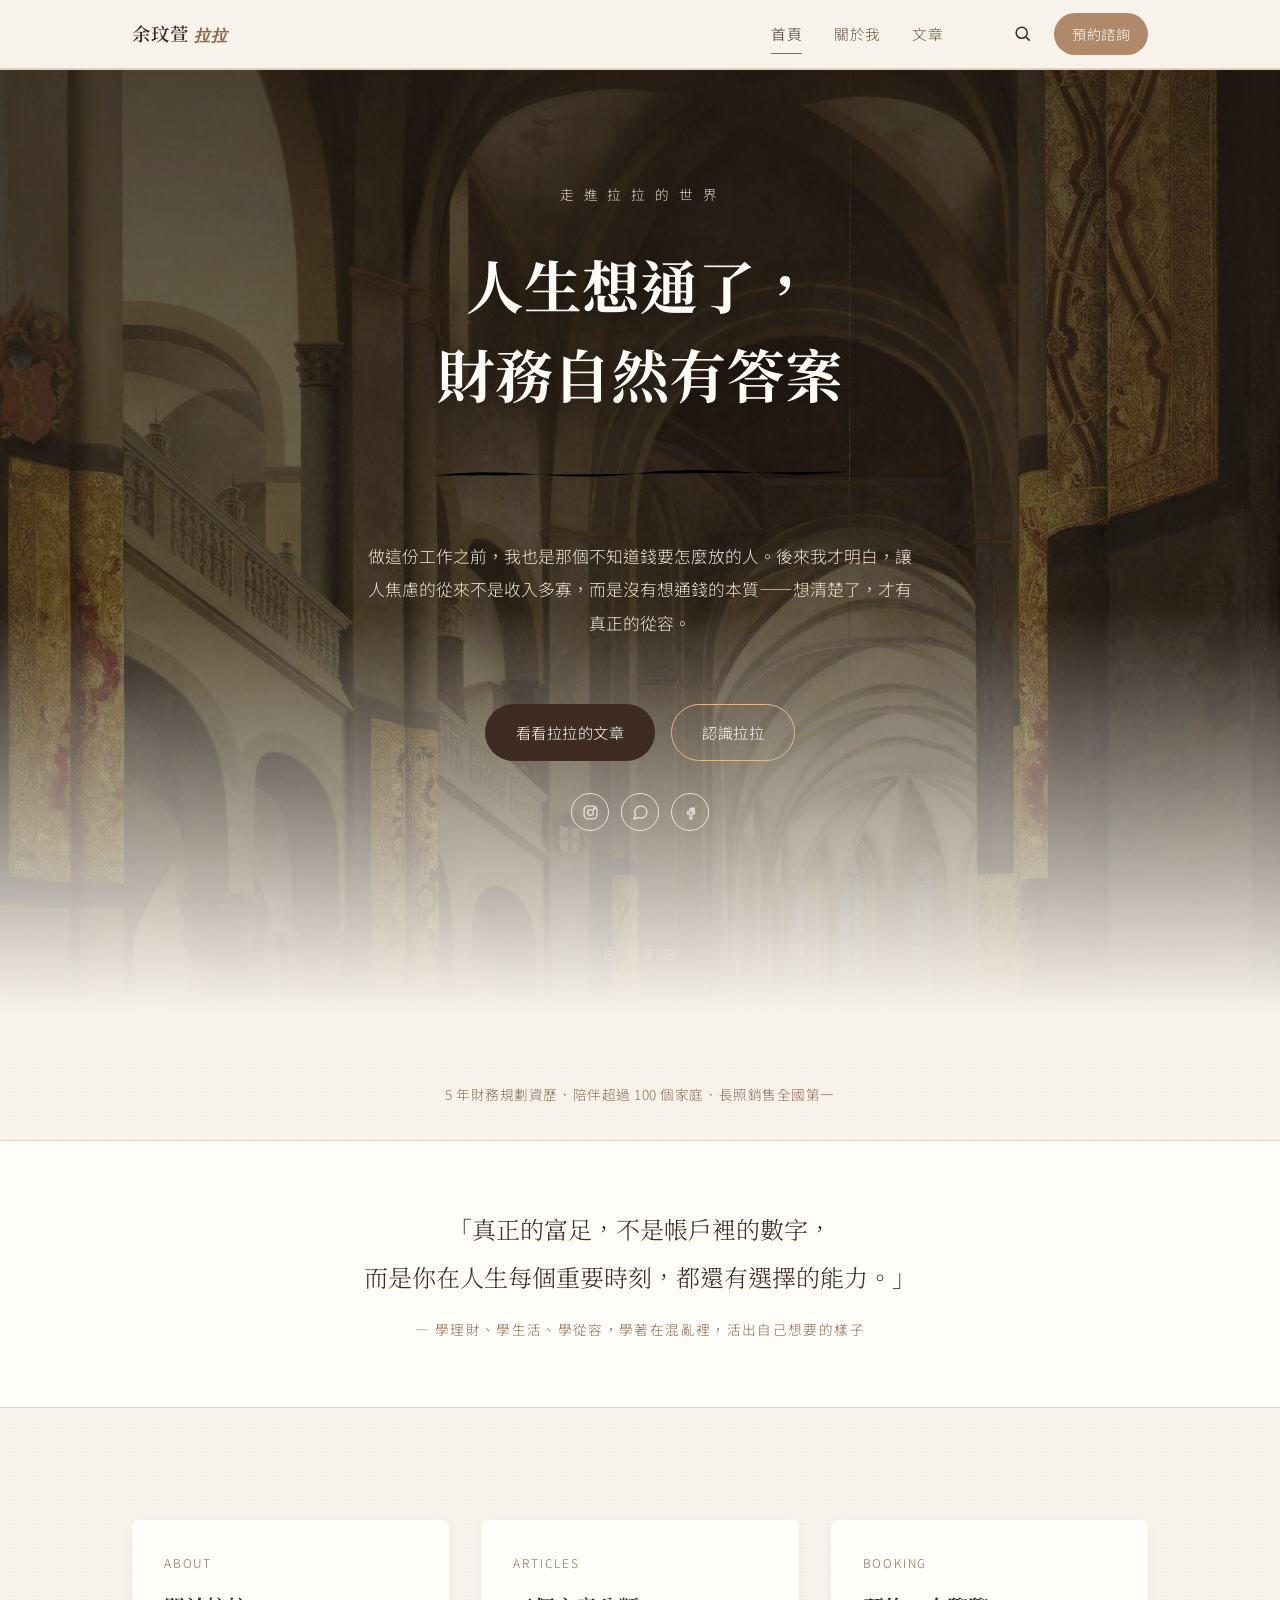
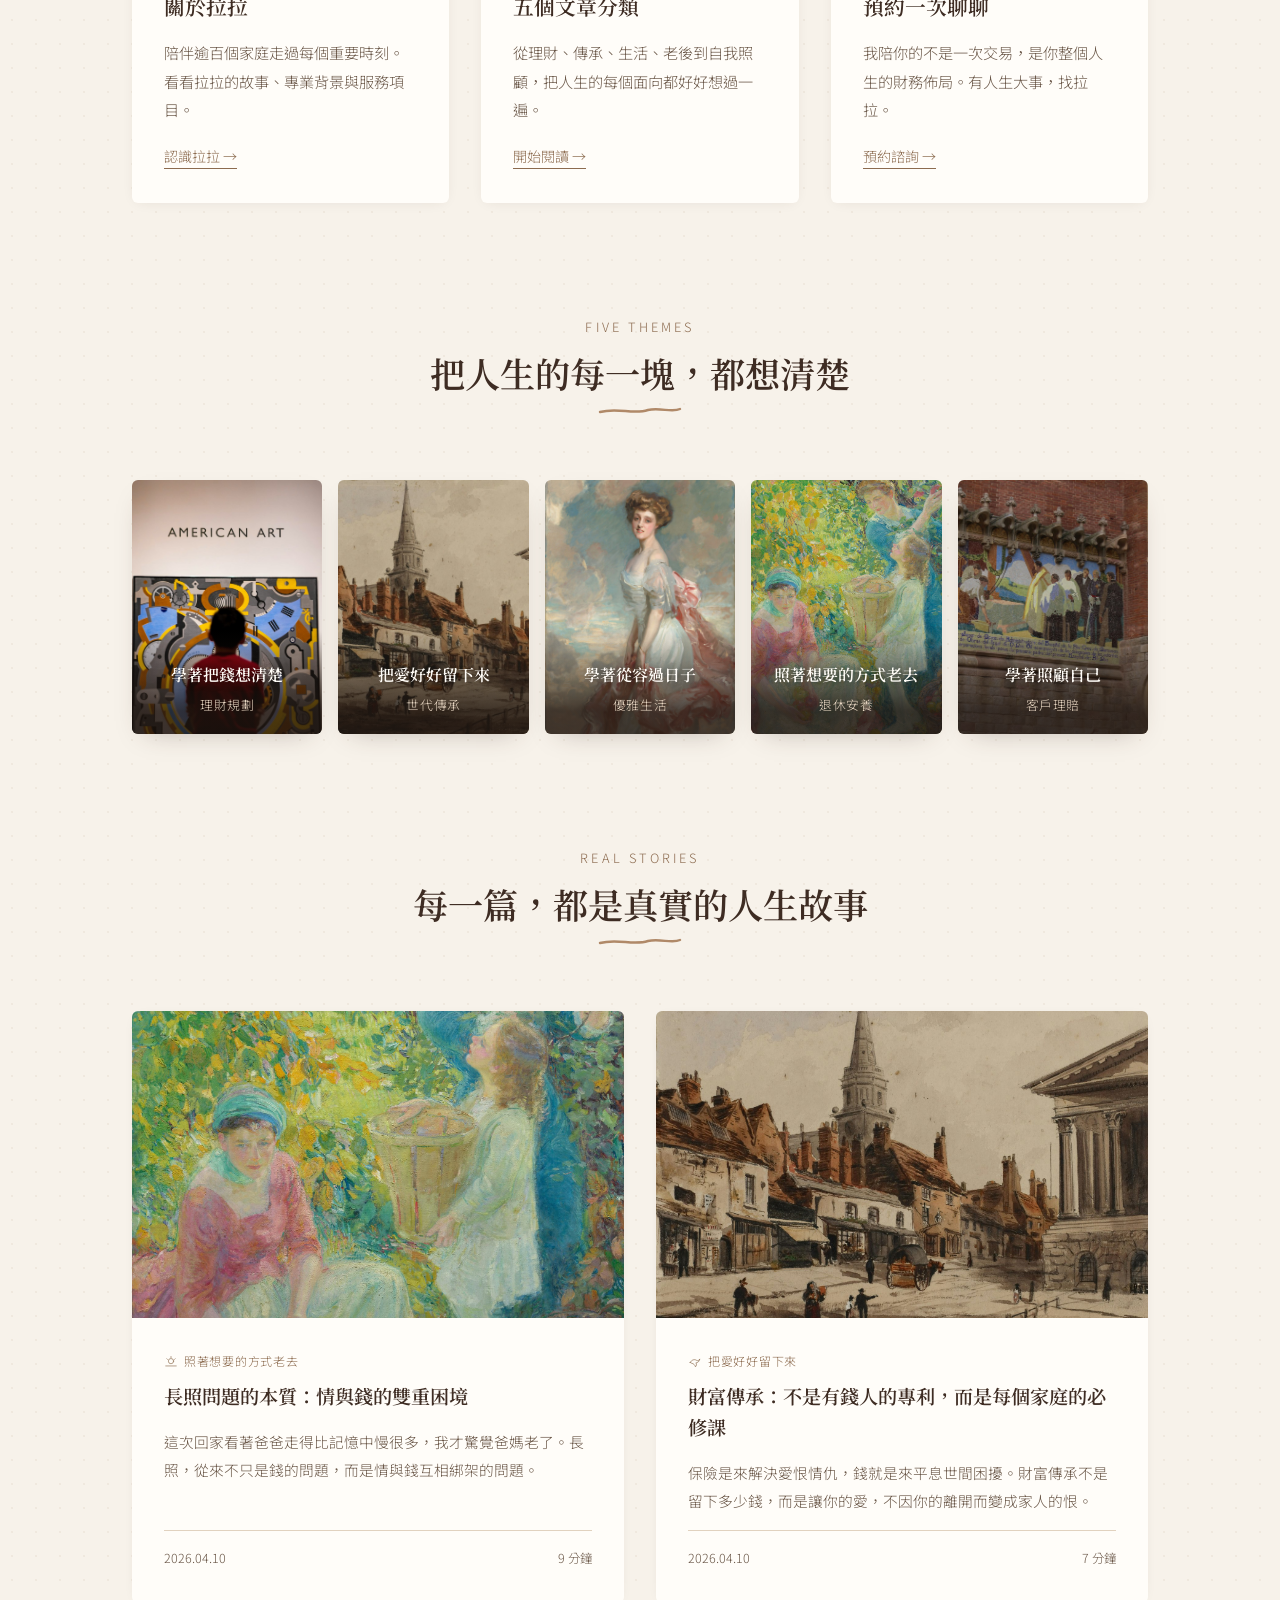
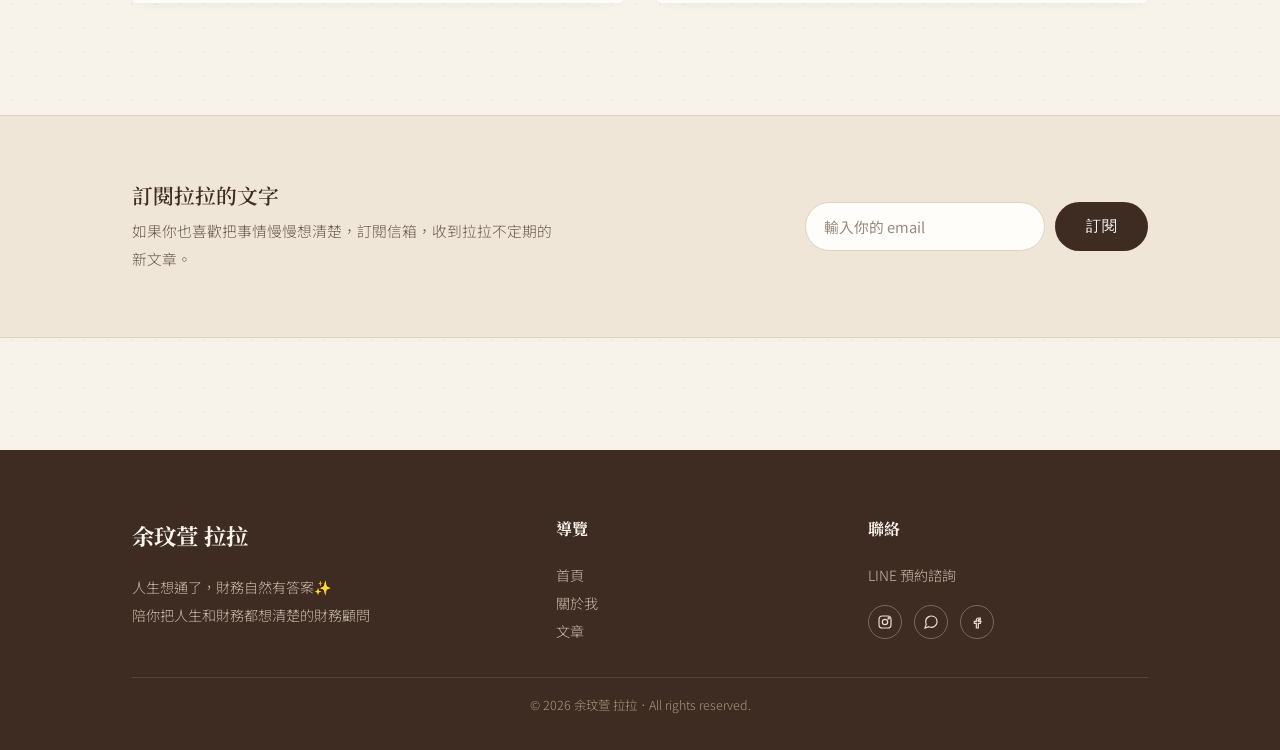
==== index.html @ cfef4717 "Add files via upload" ====
<!DOCTYPE html>
<html lang="zh-Hant">
<head>
<meta charset="UTF-8">
<meta name="viewport" content="width=device-width, initial-scale=1.0">
<title>余玟萱 拉拉｜人生想通了，財務自然有答案</title>
<meta name="description" content="陪你把人生和財務都想清楚的財務顧問。學著把錢想清楚、把愛好好留下來、從容過日子、照著想要的方式老去、學著照顧自己。">
<link rel="stylesheet" href="css/style.css">
</head>
<body>

<!-- ========== 導覽列 ========== -->
<header class="site-header">
  <div class="wrap">
    <a href="index.html" class="brand-mark">余玟萱<span>拉拉</span></a>
    <nav class="nav-desktop">
      <div class="nav-links">
        <a href="index.html" class="active">首頁</a>
        <a href="about.html">關於我</a>
        <a href="articles.html">文章</a>
      </div>
      <div class="nav-tools">
        <button class="search-toggle-btn" id="searchToggle" aria-label="搜尋">
          <svg width="19" height="19" viewBox="0 0 24 24" fill="none" stroke="currentColor" stroke-width="2"><circle cx="11" cy="11" r="7"/><line x1="21" y1="21" x2="16.65" y2="16.65"/></svg>
        </button>
        <a class="btn-line" href="https://line.me/ti/p/OS92ei6lpr" target="_blank" rel="noopener">預約諮詢</a>
      </div>
    </nav>
    <button class="menu-toggle-btn" id="menuToggle" aria-label="選單">
      <svg width="24" height="24" viewBox="0 0 24 24" fill="none" stroke="currentColor" stroke-width="2"><line x1="3" y1="6" x2="21" y2="6"/><line x1="3" y1="12" x2="21" y2="12"/><line x1="3" y1="18" x2="21" y2="18"/></svg>
    </button>
  </div>
</header>

<div class="search-bar" id="searchBar">
  <div class="wrap">
    <input type="text" id="headerSearchInput" placeholder="搜尋文章關鍵字，按 Enter 搜尋…">
  </div>
</div>

<nav class="nav-mobile-panel" id="mobileNav">
  <a href="index.html">首頁</a>
  <a href="about.html">關於我</a>
  <a href="articles.html">文章</a>
  <a href="https://line.me/ti/p/OS92ei6lpr" target="_blank" rel="noopener">預約諮詢</a>
</nav>

<!-- ========== Hero：品牌句作為視覺主體 ========== -->
<section class="hero">
  <div class="wrap">
    <p class="hero-eyebrow">走 進 拉 拉 的 世 界</p>
    <h1 class="hero-statement">
      人生想通了，<br class="mobile-break">
      <span class="underline-word">財務自然有答案</span>
      <svg viewBox="0 0 300 20" preserveAspectRatio="none" aria-hidden="true">
        <path d="M2,12 C60,4 90,18 150,10 C210,3 250,16 298,9"/>
      </svg>
    </h1>
    <p class="hero-sub">
      做這份工作之前，我也是那個不知道錢要怎麼放的人。後來我才明白，讓人焦慮的從來不是收入多寡，而是沒有想通錢的本質——想清楚了，才有真正的從容。
    </p>
    <div class="hero-cta">
      <a class="btn btn-primary" href="articles.html">看看拉拉的文章</a>
      <a class="btn btn-outline" href="about.html">認識拉拉</a>
    </div>
    <div class="social-icons">
      <a href="https://www.instagram.com/yuwen06/" target="_blank" rel="noopener" aria-label="Instagram">
        <svg viewBox="0 0 24 24" fill="none" stroke="currentColor" stroke-width="1.8"><rect x="3" y="3" width="18" height="18" rx="5"/><circle cx="12" cy="12" r="4"/><circle cx="17.5" cy="6.5" r="1"/></svg>
      </a>
      <a href="https://line.me/ti/p/OS92ei6lpr" target="_blank" rel="noopener" aria-label="LINE">
        <svg viewBox="0 0 24 24" fill="none" stroke="currentColor" stroke-width="1.8"><path d="M21 11.5a8.38 8.38 0 0 1-.9 3.8 8.5 8.5 0 0 1-7.6 4.7 8.38 8.38 0 0 1-3.8-.9L3 21l1.9-5.7a8.38 8.38 0 0 1-.9-3.8 8.5 8.5 0 0 1 4.7-7.6 8.38 8.38 0 0 1 3.8-.9h.5a8.48 8.48 0 0 1 8 8v.5z"/></svg>
      </a>
      <a href="#" target="_blank" rel="noopener" aria-label="Facebook">
        <svg viewBox="0 0 24 24" fill="none" stroke="currentColor" stroke-width="1.8"><path d="M14 9h3V6h-3c-1.7 0-3 1.3-3 3v2H8v3h3v7h3v-7h3l1-3h-4V9c0-.6.4-1 1-1z"/></svg>
      </a>
    </div>
    <div class="scroll-hint">
      <span>往 下 走 走</span>
      <svg width="14" height="14" viewBox="0 0 24 24" fill="none" stroke="currentColor" stroke-width="2"><polyline points="6 9 12 15 18 9"/></svg>
    </div>
  </div>
</section>

<!-- ========== 安靜的一行資歷 ========== -->
<section class="quiet-stats">
  <div class="wrap">
    <p>5 年財務規劃資歷．陪伴超過 100 個家庭．長照銷售全國第一</p>
  </div>
</section>

<!-- ========== 引言 ========== -->
<section class="quote-block">
  <div class="wrap">
    <blockquote>
      「真正的富足，不是帳戶裡的數字，<br class="mobile-break">
      而是你在人生每個重要時刻，都還有選擇的能力。」
    </blockquote>
    <cite>— 學理財、學生活、學從容，學著在混亂裡，活出自己想要的樣子</cite>
  </div>
</section>

<!-- ========== 三個引導入口 ========== -->
<section class="intro-grid-section">
  <div class="wrap">
    <div class="intro-grid">
      <div class="intro-card">
        <span class="tag">ABOUT</span>
        <h3>關於拉拉</h3>
        <p>陪伴逾百個家庭走過每個重要時刻。看看拉拉的故事、專業背景與服務項目。</p>
        <a class="card-link" href="about.html">認識拉拉 →</a>
      </div>
      <div class="intro-card">
        <span class="tag">ARTICLES</span>
        <h3>五個文章分類</h3>
        <p>從理財、傳承、生活、老後到自我照顧，把人生的每個面向都好好想過一遍。</p>
        <a class="card-link" href="articles.html">開始閱讀 →</a>
      </div>
      <div class="intro-card">
        <span class="tag">BOOKING</span>
        <h3>預約一次聊聊</h3>
        <p>我陪你的不是一次交易，是你整個人生的財務佈局。有人生大事，找拉拉。</p>
        <a class="card-link" href="https://line.me/ti/p/OS92ei6lpr" target="_blank" rel="noopener">預約諮詢 →</a>
      </div>
    </div>
  </div>
</section>

<!-- ========== 五個文章分類 ========== -->
<section class="categories-section">
  <div class="wrap">
    <div class="section-title-wrap">
      <p class="section-eyebrow">FIVE THEMES</p>
      <h2 class="section-title">把人生的每一塊，都想清楚</h2>
    </div>
    <div class="category-grid" id="categoryGrid"></div>
  </div>
</section>

<!-- ========== 精選文章 ========== -->
<section class="featured-section">
  <div class="wrap">
    <div class="section-title-wrap">
      <p class="section-eyebrow">REAL STORIES</p>
      <h2 class="section-title">每一篇，都是真實的人生故事</h2>
    </div>
    <div class="article-list" id="featuredArticles" style="padding-bottom: var(--space-xl);"></div>
  </div>
</section>

<!-- ========== 頁尾 ========== -->
<!-- ========== 電子報訂閱 ========== -->
<section class="newsletter-section">
  <div class="wrap newsletter-box">
    <div>
      <h3>訂閱拉拉的文字</h3>
      <p>如果你也喜歡把事情慢慢想清楚，訂閱信箱，收到拉拉不定期的新文章。</p>
    </div>
    <form action="https://YOUR-ACCOUNT.usX.list-manage.com/subscribe/post?u=YOUR_U&amp;id=YOUR_ID" method="post" target="_blank" class="newsletter-form">
      <input type="email" name="EMAIL" placeholder="輸入你的 email" required>
      <button type="submit" class="btn btn-primary">訂閱</button>
    </form>
  </div>
</section>

<footer class="site-footer">
  <div class="wrap">
    <div class="footer-grid">
      <div>
        <h5>余玟萱 拉拉</h5>
        <p>人生想通了，財務自然有答案✨<br>陪你把人生和財務都想清楚的財務顧問</p>
      </div>
      <div>
        <h5 style="font-size:1rem;">導覽</h5>
        <p><a href="index.html">首頁</a></p>
        <p><a href="about.html">關於我</a></p>
        <p><a href="articles.html">文章</a></p>
      </div>
      <div>
        <h5 style="font-size:1rem;">聯絡</h5>
        <p><a href="https://line.me/ti/p/OS92ei6lpr" target="_blank" rel="noopener">LINE 預約諮詢</a></p>
        <div class="footer-social">
          <a href="https://www.instagram.com/yuwen06/" target="_blank" rel="noopener" aria-label="Instagram">
            <svg viewBox="0 0 24 24" fill="none" stroke="currentColor" stroke-width="1.8"><rect x="3" y="3" width="18" height="18" rx="5"/><circle cx="12" cy="12" r="4"/><circle cx="17.5" cy="6.5" r="1"/></svg>
          </a>
          <a href="https://line.me/ti/p/OS92ei6lpr" target="_blank" rel="noopener" aria-label="LINE">
            <svg viewBox="0 0 24 24" fill="none" stroke="currentColor" stroke-width="1.8"><path d="M21 11.5a8.38 8.38 0 0 1-.9 3.8 8.5 8.5 0 0 1-7.6 4.7 8.38 8.38 0 0 1-3.8-.9L3 21l1.9-5.7a8.38 8.38 0 0 1-.9-3.8 8.5 8.5 0 0 1 4.7-7.6 8.38 8.38 0 0 1 3.8-.9h.5a8.48 8.48 0 0 1 8 8v.5z"/></svg>
          </a>
          <a href="#" target="_blank" rel="noopener" aria-label="Facebook">
            <svg viewBox="0 0 24 24" fill="none" stroke="currentColor" stroke-width="1.8"><path d="M14 9h3V6h-3c-1.7 0-3 1.3-3 3v2H8v3h3v7h3v-7h3l1-3h-4V9c0-.6.4-1 1-1z"/></svg>
          </a>
        </div>
      </div>
    </div>
    <div class="footer-bottom">© 2026 余玟萱 拉拉．All rights reserved.</div>
  </div>
</footer>

<script src="js/main.js"></script>
<script>
  loadSiteData().then(() => {
    renderCategoryGrid("categoryGrid");
    renderFeaturedArticles("featuredArticles", 2);
  });
</script>
</body>
</html>
---- css/style.css ----
/* ==========================================================================
   余玟萱 拉拉｜個人品牌網站
   設計系統：米杏底色 × 奶茶棕 × 深可可，溫暖、簡潔、有生活感
   ========================================================================== */

@import url('https://fonts.googleapis.com/css2?family=Noto+Serif+TC:wght@400;500;600;700&family=Noto+Sans+TC:wght@300;400;500;600;700&family=Cormorant+Garamond:ital@1&display=swap');

:root {
  /* 色彩 token */
  --color-bg: #F7F2EA;          /* 米杏底色 */
  --color-bg-card: #FFFDF9;      /* 卡片米白 */
  --color-bg-soft: #EFE6D8;      /* 區塊分隔用米調 */
  --color-milktea: #B08968;      /* 奶茶棕｜主色 */
  --color-milktea-deep: #8C6B4F; /* 深奶茶｜hover / 強調 */
  --color-brown: #3E2C23;        /* 深可可｜標題文字 */
  --color-brown-soft: #6B5849;   /* 內文次要文字 */
  --color-line: #E1D2BF;         /* 分隔線 */
  --color-olive: #8B9574;        /* 生活感點綴，用於標籤 */
  --color-white: #FFFFFF;

  /* 字體 */
  --font-serif: 'Noto Serif TC', serif;
  --font-sans: 'Noto Sans TC', sans-serif;
  --font-accent: 'Cormorant Garamond', serif;

  /* 間距節奏 */
  --space-xs: 0.5rem;
  --space-sm: 1rem;
  --space-md: 2rem;
  --space-lg: 4rem;
  --space-xl: 7rem;

  --radius: 4px;
  --max-width: 1080px;
}

* { box-sizing: border-box; margin: 0; padding: 0; }

html { scroll-behavior: smooth; }

@media (prefers-reduced-motion: reduce) {
  html { scroll-behavior: auto; }
  * { animation-duration: 0.01ms !important; animation-iteration-count: 1 !important; transition-duration: 0.01ms !important; }
}

body {
  font-family: var(--font-sans);
  background-color: var(--color-bg);
  background-image: radial-gradient(rgba(139, 105, 74, 0.07) 1px, transparent 1px);
  background-size: 24px 24px;
  color: var(--color-brown);
  line-height: 1.9;
  font-weight: 300;
  -webkit-font-smoothing: antialiased;
}

img { max-width: 100%; display: block; }

a { color: inherit; text-decoration: none; }

:focus-visible {
  outline: 2px solid var(--color-milktea-deep);
  outline-offset: 3px;
}

.wrap {
  max-width: var(--max-width);
  margin: 0 auto;
  padding: 0 var(--space-md);
}

h1, h2, h3, h4 {
  font-family: var(--font-serif);
  font-weight: 600;
  color: var(--color-brown);
  line-height: 1.5;
}

/* ==========================================================================
   導覽列
   ========================================================================== */

.site-header {
  position: sticky;
  top: 0;
  z-index: 100;
  background: rgba(247, 242, 234, 0.92);
  backdrop-filter: blur(8px);
  border-bottom: 1px solid var(--color-line);
}

.site-header .wrap {
  display: flex;
  align-items: center;
  justify-content: space-between;
  height: 68px;
}

.brand-mark {
  font-family: var(--font-serif);
  font-size: 1.15rem;
  font-weight: 600;
  letter-spacing: 0.05em;
  color: var(--color-brown);
  white-space: nowrap;
}

.brand-mark span {
  font-family: var(--font-accent);
  font-style: italic;
  color: var(--color-milktea-deep);
  font-size: 1rem;
  margin-left: 0.35em;
}

.nav-desktop {
  display: flex;
  align-items: center;
  gap: var(--space-lg);
}

.nav-links {
  display: flex;
  gap: var(--space-md);
  font-size: 0.92rem;
  letter-spacing: 0.03em;
}

.nav-links a {
  position: relative;
  padding: 4px 0;
  color: var(--color-brown-soft);
  transition: color 0.25s ease;
}

.nav-links a::after {
  content: '';
  position: absolute;
  left: 0; bottom: -2px;
  width: 0; height: 1px;
  background: var(--color-milktea-deep);
  transition: width 0.25s ease;
}

.nav-links a:hover,
.nav-links a.active {
  color: var(--color-brown);
}
.nav-links a:hover::after,
.nav-links a.active::after { width: 100%; }

.nav-tools {
  display: flex;
  align-items: center;
  gap: var(--space-sm);
}

.search-toggle-btn,
.menu-toggle-btn {
  background: none;
  border: none;
  cursor: pointer;
  color: var(--color-brown);
  padding: 6px;
  display: flex;
  align-items: center;
}

.menu-toggle-btn { display: none; }

.btn-line {
  display: inline-flex;
  align-items: center;
  gap: 6px;
  background: var(--color-milktea);
  color: var(--color-white);
  padding: 8px 18px;
  border-radius: 100px;
  font-size: 0.88rem;
  letter-spacing: 0.03em;
  white-space: nowrap;
  transition: background 0.25s ease, transform 0.25s ease;
}
.btn-line:hover { background: var(--color-milktea-deep); transform: translateY(-1px); }

/* 搜尋展開列 */
.search-bar {
  max-height: 0;
  overflow: hidden;
  transition: max-height 0.3s ease;
  background: var(--color-bg-soft);
  border-bottom: 1px solid var(--color-line);
}
.search-bar.open { max-height: 90px; }
.search-bar .wrap { padding-top: 14px; padding-bottom: 14px; height: auto; }
.search-bar input {
  width: 100%;
  border: none;
  background: transparent;
  border-bottom: 1px solid var(--color-milktea);
  padding: 8px 4px;
  font-family: var(--font-sans);
  font-size: 1rem;
  color: var(--color-brown);
}
.search-bar input::placeholder { color: var(--color-brown-soft); opacity: 0.6; }
.search-bar input:focus { outline: none; }

/* 手機選單 */
.nav-mobile-panel {
  display: none;
  position: fixed;
  inset: 68px 0 0 0;
  background: var(--color-bg);
  z-index: 99;
  padding: var(--space-lg) var(--space-md);
  flex-direction: column;
  gap: var(--space-md);
}
.nav-mobile-panel.open { display: flex; }
.nav-mobile-panel a {
  font-family: var(--font-serif);
  font-size: 1.4rem;
  color: var(--color-brown);
  border-bottom: 1px solid var(--color-line);
  padding-bottom: var(--space-sm);
}

/* ==========================================================================
   Hero（首頁視覺主體：品牌句）
   ========================================================================== */

.hero {
  padding: var(--space-xl) 0 var(--space-lg);
  text-align: center;
  position: relative;
  background: linear-gradient(180deg, rgba(29, 20, 15, 0.72), rgba(29, 20, 15, 0.55) 55%, var(--color-bg) 96%),
              url("/images/art/banner-home.jpg") center 25% / cover no-repeat;
  color: #F7F2EA;
}

.hero-eyebrow {
  font-size: 0.85rem;
  letter-spacing: 0.25em;
  color: #E8D7C3;
  margin-bottom: var(--space-md);
}

.hero-statement {
  font-family: var(--font-serif);
  font-weight: 700;
  color: #FFFCF7;
  font-size: clamp(2rem, 6vw, 3.6rem);
  line-height: 1.55;
  max-width: 780px;
  margin: 0 auto;
  position: relative;
  display: inline-block;
  text-shadow: 0 2px 24px rgba(0, 0, 0, 0.35);
}

.hero-statement .underline-word {
  position: relative;
  white-space: nowrap;
}

.hero-statement .underline-word svg {
  position: absolute;
  left: -2%;
  bottom: -0.18em;
  width: 104%;
  height: 0.3em;
  overflow: visible;
}

.hero-statement .underline-word path {
  fill: none;
  stroke: #E4B98C;
  stroke-width: 5;
  stroke-linecap: round;
}

.hero-sub {
  margin: var(--space-md) auto 0;
  max-width: 560px;
  color: #EFE3D3;
  font-size: 1.05rem;
  line-height: 2;
}

.hero-cta {
  margin-top: var(--space-lg);
  display: flex;
  justify-content: center;
  gap: var(--space-sm);
  flex-wrap: wrap;
}

.btn {
  display: inline-flex;
  align-items: center;
  gap: 8px;
  padding: 13px 30px;
  border-radius: 100px;
  font-size: 0.95rem;
  letter-spacing: 0.03em;
  transition: all 0.25s ease;
  border: 1px solid transparent;
}
.btn-primary {
  background: var(--color-brown);
  color: var(--color-white);
}
.btn-primary:hover { background: var(--color-milktea-deep); transform: translateY(-2px); }
.btn-outline {
  border-color: #E4B98C;
  color: #FFFCF7;
}
.btn-outline:hover { background: #E4B98C; color: var(--color-brown); }

.scroll-hint {
  margin-top: var(--space-xl);
  display: flex;
  flex-direction: column;
  align-items: center;
  gap: 6px;
  color: #EFE3D3;
  font-size: 0.75rem;
  letter-spacing: 0.2em;
  animation: floatDown 2.4s ease-in-out infinite;
}
@keyframes floatDown {
  0%, 100% { transform: translateY(0); opacity: 0.6; }
  50% { transform: translateY(6px); opacity: 1; }
}
@media (prefers-reduced-motion: reduce) {
  .scroll-hint { animation: none; }
}

/* ==========================================================================
   引言區塊
   ========================================================================== */

.quiet-stats {
  padding: var(--space-md) 0;
  text-align: center;
}
.quiet-stats p {
  font-size: 0.85rem;
  color: var(--color-milktea-deep);
  letter-spacing: 0.04em;
}

.faq-item {
  border-bottom: 1px solid var(--color-line);
  padding: var(--space-sm) 0;
}
.faq-item summary {
  cursor: pointer;
  font-family: var(--font-serif);
  font-size: 1.02rem;
  color: var(--color-brown);
  padding: 6px 0;
  list-style: none;
  position: relative;
  padding-right: 28px;
}
.faq-item summary::-webkit-details-marker { display: none; }
.faq-item summary::after {
  content: '+';
  position: absolute;
  right: 4px;
  top: 4px;
  font-size: 1.2rem;
  color: var(--color-milktea-deep);
  transition: transform 0.25s ease;
}
.faq-item[open] summary::after { transform: rotate(45deg); }
.faq-item p {
  color: var(--color-brown-soft);
  font-size: 0.92rem;
  padding: 8px 0 4px;
  line-height: 1.9;
}

.quote-block {
  background: var(--color-bg-card);
  border-top: 1px solid var(--color-line);
  border-bottom: 1px solid var(--color-line);
  padding: var(--space-lg) 0;
}

.quote-block blockquote {
  max-width: 680px;
  margin: 0 auto;
  text-align: center;
  font-family: var(--font-serif);
  font-size: clamp(1.15rem, 2.6vw, 1.5rem);
  color: var(--color-brown);
  line-height: 2;
}

.quote-block cite {
  display: block;
  text-align: center;
  margin-top: var(--space-sm);
  font-style: normal;
  font-size: 0.85rem;
  color: var(--color-milktea-deep);
  letter-spacing: 0.1em;
}

/* ==========================================================================
   引導卡片（首頁三入口）
   ========================================================================== */

.intro-grid {
  padding: var(--space-xl) 0;
  display: grid;
  grid-template-columns: repeat(3, 1fr);
  gap: var(--space-md);
}

.intro-card {
  background: var(--color-bg-card);
  border: none;
  box-shadow: 0 2px 14px -6px rgba(62, 44, 35, 0.14);
  border-radius: 6px;
  padding: var(--space-md);
  transition: transform 0.3s ease, box-shadow 0.3s ease;
}
.intro-card:hover {
  transform: translateY(-4px);
  box-shadow: 0 16px 30px -18px rgba(62, 44, 35, 0.28);
}

.intro-card .tag {
  font-size: 0.75rem;
  letter-spacing: 0.15em;
  color: var(--color-milktea-deep);
  margin-bottom: var(--space-sm);
  display: block;
}

.intro-card h3 {
  font-size: 1.3rem;
  margin-bottom: var(--space-sm);
}

.intro-card p {
  color: var(--color-brown-soft);
  font-size: 0.95rem;
  margin-bottom: var(--space-sm);
}

.intro-card .card-link {
  font-size: 0.88rem;
  color: var(--color-milktea-deep);
  border-bottom: 1px solid var(--color-milktea-deep);
  padding-bottom: 2px;
}

/* ==========================================================================
   五個文章分類（首頁段落 + 分類頁通用）
   ========================================================================== */

.section-title-wrap {
  text-align: center;
  padding: 0 0 var(--space-lg);
}
.section-eyebrow {
  font-size: 0.8rem;
  letter-spacing: 0.25em;
  color: var(--color-milktea-deep);
  margin-bottom: var(--space-xs);
}
.section-title {
  font-size: clamp(1.6rem, 4vw, 2.2rem);
  position: relative;
  display: inline-block;
  padding-bottom: 16px;
}
.section-title::after {
  content: '';
  position: absolute;
  left: 50%;
  bottom: 0;
  transform: translateX(-50%);
  width: 84px;
  height: 10px;
  background: url("data:image/svg+xml,%3Csvg xmlns='http://www.w3.org/2000/svg' viewBox='0 0 84 10'%3E%3Cpath d='M2,6 C20,1 35,9 50,4 C62,1 74,7 82,3' fill='none' stroke='%23B08968' stroke-width='2.4' stroke-linecap='round'/%3E%3C/svg%3E") no-repeat center / contain;
}
.page-banner h1 {
  position: relative;
  display: inline-block;
  padding-bottom: 16px;
}
.page-banner h1::after {
  content: '';
  position: absolute;
  left: 50%;
  bottom: 0;
  transform: translateX(-50%);
  width: 84px;
  height: 10px;
  background: url("data:image/svg+xml,%3Csvg xmlns='http://www.w3.org/2000/svg' viewBox='0 0 84 10'%3E%3Cpath d='M2,6 C20,1 35,9 50,4 C62,1 74,7 82,3' fill='none' stroke='%23B08968' stroke-width='2.4' stroke-linecap='round'/%3E%3C/svg%3E") no-repeat center / contain;
}

.category-grid {
  padding-bottom: var(--space-xl);
  display: grid;
  grid-template-columns: repeat(5, 1fr);
  gap: var(--space-sm);
}

.category-card {
  position: relative;
  border-radius: 6px;
  overflow: hidden;
  aspect-ratio: 3 / 4;
  box-shadow: 0 10px 26px -14px rgba(62, 44, 35, 0.35);
  transition: transform 0.3s ease, box-shadow 0.3s ease;
  background-size: cover;
  background-position: center;
  display: flex;
  align-items: flex-end;
}
.category-card:hover {
  transform: translateY(-5px);
  box-shadow: 0 20px 36px -16px rgba(62, 44, 35, 0.42);
}
.category-card.cat-money { background-image: url("/images/art/cat-money.jpg"); }
.category-card.cat-love  { background-image: url("/images/art/cat-love.jpg"); }
.category-card.cat-grace { background-image: url("/images/art/cat-grace.jpg"); }
.category-card.cat-aging { background-image: url("/images/art/cat-aging.jpg"); }
.category-card.cat-care  { background-image: url("/images/art/cat-care.jpg"); }

.category-card .cat-scrim {
  position: relative;
  width: 100%;
  padding: var(--space-md) var(--space-sm) var(--space-sm);
  text-align: center;
  background: linear-gradient(180deg, rgba(29, 20, 15, 0) 0%, rgba(29, 20, 15, 0.78) 78%);
}
.category-card .cat-icon-svg {
  display: none;
}
.category-card h4 {
  font-size: 1rem;
  line-height: 1.6;
  color: #FFFCF7;
  text-shadow: 0 1px 8px rgba(0, 0, 0, 0.4);
}
.category-card .cat-desc {
  font-size: 0.8rem;
  color: #E8D7C3;
  margin-top: 6px;
  letter-spacing: 0.05em;
}

/* ==========================================================================
   頁尾
   ========================================================================== */

.site-footer {
  background: var(--color-brown);
  color: #E8DDD0;
  padding: var(--space-lg) 0 var(--space-md);
  margin-top: var(--space-xl);
}

.footer-grid {
  display: grid;
  grid-template-columns: 1.4fr 1fr 1fr;
  gap: var(--space-md);
  padding-bottom: var(--space-md);
}

.footer-grid h5 {
  font-family: var(--font-serif);
  font-size: 1.4rem;
  color: var(--color-bg);
  margin-bottom: var(--space-sm);
}

.footer-grid p, .footer-grid a {
  font-size: 0.88rem;
  color: #C9BBAA;
  line-height: 2;
}
.footer-grid a:hover { color: var(--color-bg); }

.footer-bottom {
  border-top: 1px solid rgba(255,255,255,0.12);
  padding-top: var(--space-sm);
  text-align: center;
  font-size: 0.78rem;
  color: #A9977F;
}

/* ==========================================================================
   內頁通用：頁首橫幅
   ========================================================================== */

.page-banner {
  padding: var(--space-lg) 0 var(--space-md);
  text-align: center;
}
.page-banner .section-eyebrow { margin-bottom: var(--space-xs); }
.page-banner h1 { font-size: clamp(1.8rem, 5vw, 2.6rem); }
.page-banner p {
  max-width: 600px;
  margin: var(--space-sm) auto 0;
  color: var(--color-brown-soft);
}

/* ==========================================================================
   關於我頁
   ========================================================================== */

.about-hero {
  display: grid;
  grid-template-columns: 0.85fr 1.15fr;
  gap: var(--space-lg);
  align-items: center;
  padding: var(--space-lg) 0;
}

.about-photo {
  aspect-ratio: 4 / 5;
  max-width: 420px;
  border-radius: 6px;
  overflow: hidden;
  box-shadow: 0 22px 44px -22px rgba(62, 44, 35, 0.38);
}
.about-photo img {
  width: 100%;
  height: 100%;
  object-fit: cover;
  display: block;
}

.lifestyle-grid {
  display: grid;
  grid-template-columns: 1fr 0.85fr;
  gap: var(--space-lg);
  align-items: center;
}
.lifestyle-photo {
  max-width: 420px;
  margin-left: auto;
  border-radius: 6px;
  overflow: hidden;
  box-shadow: 0 20px 40px -20px rgba(62, 44, 35, 0.32);
}
.lifestyle-photo img { width: 100%; display: block; }

.honor-photos {
  display: grid;
  grid-template-columns: repeat(2, 1fr);
  gap: var(--space-sm);
  max-width: 460px;
  margin: var(--space-md) 0;
}
.honor-photos figure { margin: 0; }
.honor-photos img {
  width: 100%;
  aspect-ratio: 3 / 4;
  object-fit: cover;
  object-position: top center;
  border-radius: 6px;
  box-shadow: 0 14px 28px -16px rgba(62, 44, 35, 0.3);
  display: block;
}
.honor-photos figcaption {
  font-size: 0.75rem;
  color: var(--color-brown-soft);
  margin-top: 6px;
  text-align: center;
}

.about-intro h1 {
  font-size: clamp(1.6rem, 4vw, 2.2rem);
  margin-bottom: var(--space-sm);
}
.about-intro .about-role {
  color: var(--color-milktea-deep);
  letter-spacing: 0.1em;
  font-size: 0.85rem;
  margin-bottom: var(--space-md);
  display: block;
}
.about-intro p { margin-bottom: var(--space-sm); color: var(--color-brown-soft); }
.about-intro p strong { color: var(--color-brown); font-weight: 600; }

.about-section { padding: var(--space-lg) 0; border-top: 1px solid var(--color-line); }
.about-section h2 { font-size: 1.5rem; margin-bottom: var(--space-md); }
.about-section p { color: var(--color-brown-soft); margin-bottom: var(--space-sm); max-width: 720px; }

.honors-layout {
  display: grid;
  grid-template-columns: 1.3fr 1fr;
  gap: var(--space-lg);
  align-items: start;
}
.honors-text p { max-width: none; }

.honor-grid {
  display: grid;
  grid-template-columns: 1fr;
  gap: 0;
  margin-top: var(--space-md);
}
.honor-item {
  display: flex;
  gap: 12px;
  align-items: baseline;
  padding: 12px 0;
  border-bottom: 1px solid var(--color-line);
  font-size: 0.95rem;
}
.honor-item .dot { color: var(--color-milktea); }

.service-grid {
  display: grid;
  grid-template-columns: repeat(2, 1fr);
  gap: var(--space-md);
  margin-top: var(--space-md);
}
.service-item {
  background: var(--color-bg-card);
  border-left: 3px solid var(--color-milktea);
  padding: var(--space-sm) var(--space-md);
}
.service-item h4 { font-size: 1.05rem; margin-bottom: 8px; }
.service-item ul { list-style: none; color: var(--color-brown-soft); font-size: 0.9rem; }
.service-item li { padding: 2px 0; }
.service-item li::before { content: '· '; color: var(--color-milktea); }

/* ==========================================================================
   文章列表頁
   ========================================================================== */

.filter-bar {
  display: flex;
  flex-wrap: wrap;
  gap: 10px;
  justify-content: center;
  padding-bottom: var(--space-lg);
}
.filter-btn {
  padding: 8px 20px;
  border: 1px solid var(--color-line);
  border-radius: 100px;
  font-size: 0.88rem;
  background: var(--color-bg-card);
  color: var(--color-brown-soft);
  cursor: pointer;
  transition: all 0.2s ease;
}
.filter-btn:hover { border-color: var(--color-milktea); color: var(--color-brown); }
.filter-btn.active {
  background: var(--color-brown);
  border-color: var(--color-brown);
  color: var(--color-white);
}

.article-list {
  display: grid;
  grid-template-columns: repeat(2, 1fr);
  gap: var(--space-md);
  padding-bottom: var(--space-xl);
}

.article-card {
  background: var(--color-bg-card);
  border: none;
  box-shadow: 0 2px 14px -8px rgba(62, 44, 35, 0.16);
  border-radius: 6px;
  overflow: hidden;
  display: flex;
  flex-direction: column;
  transition: transform 0.25s ease, box-shadow 0.25s ease;
}
.article-card:hover {
  transform: translateY(-3px);
  box-shadow: 0 16px 30px -18px rgba(62, 44, 35, 0.24);
}
.article-card .card-cover {
  width: 100%;
  aspect-ratio: 16 / 10;
  background-size: cover;
  background-position: center;
}
.article-card .card-body {
  padding: var(--space-md);
  display: flex;
  flex-direction: column;
  flex-grow: 1;
}
.article-card .cat-tag {
  display: inline-flex;
  align-items: center;
  gap: 6px;
  font-size: 0.75rem;
  color: var(--color-milktea-deep);
  letter-spacing: 0.06em;
  margin-bottom: var(--space-xs);
}
.article-card .cat-tag svg { width: 14px; height: 14px; }
.article-card h3 {
  font-size: 1.2rem;
  margin-bottom: var(--space-sm);
  line-height: 1.6;
}
.article-card .excerpt {
  color: var(--color-brown-soft);
  font-size: 0.92rem;
  flex-grow: 1;
  margin-bottom: var(--space-sm);
}
.article-card .meta {
  display: flex;
  justify-content: space-between;
  font-size: 0.78rem;
  color: var(--color-brown-soft);
  border-top: 1px solid var(--color-line);
  padding-top: var(--space-sm);
}

.empty-state {
  text-align: center;
  padding: var(--space-xl) var(--space-md);
  color: var(--color-brown-soft);
}
.empty-state .icon { font-size: 2rem; margin-bottom: var(--space-sm); }

/* ==========================================================================
   單篇文章頁
   ========================================================================== */

.article-cover {
  width: 100%;
  aspect-ratio: 21 / 9;
  background-size: cover;
  background-position: center;
  position: relative;
}
.article-cover::after {
  content: '';
  position: absolute;
  inset: 0;
  background: linear-gradient(180deg, rgba(29,20,15,0.05), rgba(29,20,15,0.55));
}

.article-header {
  max-width: 760px;
  margin: 0 auto;
  padding: var(--space-lg) 0 var(--space-md);
  text-align: center;
}
.article-header .cat-tag {
  font-size: 0.8rem;
  color: var(--color-milktea-deep);
  letter-spacing: 0.15em;
  margin-bottom: var(--space-sm);
  display: inline-flex;
  align-items: center;
  gap: 6px;
  justify-content: center;
  width: 100%;
}
.article-header .cat-tag svg { width: 16px; height: 16px; }
.article-header h1 {
  font-size: clamp(1.7rem, 4.5vw, 2.4rem);
  margin-bottom: var(--space-sm);
}
.article-header .meta {
  color: var(--color-brown-soft);
  font-size: 0.85rem;
}

.article-body {
  max-width: 700px;
  margin: 0 auto;
  padding-bottom: var(--space-xl);
  font-size: 1.05rem;
}
.article-body h2 {
  font-size: 1.35rem;
  margin: var(--space-lg) 0 var(--space-sm);
}
.article-body p { margin-bottom: var(--space-sm); color: var(--color-brown-soft); }
.article-body p strong { color: var(--color-brown); }
.article-body blockquote {
  border-left: 3px solid var(--color-milktea);
  background: var(--color-bg-card);
  border-radius: 0 6px 6px 0;
  padding: var(--space-sm) var(--space-md);
  margin: var(--space-md) 0;
  font-family: var(--font-serif);
  color: var(--color-brown);
  font-size: 1.1rem;
  line-height: 1.8;
}
.article-body ul { margin: 0 0 var(--space-sm) 1.2rem; color: var(--color-brown-soft); }

.article-footer-cta {
  max-width: 700px;
  margin: var(--space-lg) auto 0;
  background: var(--color-bg-card);
  border: 1px solid var(--color-line);
  border-radius: var(--radius);
  padding: var(--space-md);
  text-align: center;
}
.article-footer-cta p { margin-bottom: var(--space-sm); color: var(--color-brown-soft); }

.cta-social-links {
  display: flex;
  gap: 12px;
  justify-content: center;
  flex-wrap: wrap;
  margin-bottom: var(--space-md);
}
.btn-outline-dark {
  border: 1px solid var(--color-brown);
  color: var(--color-brown);
  background: transparent;
}
.btn-outline-dark:hover { background: var(--color-brown); color: var(--color-white); }

.brand-signature {
  border-top: 1px solid var(--color-line);
  margin-top: var(--space-md);
  padding-top: var(--space-md);
  text-align: left;
  max-width: 520px;
  margin-left: auto;
  margin-right: auto;
}
.brand-signature p {
  font-size: 0.88rem;
  margin-bottom: 8px;
}
.brand-signature strong { color: var(--color-brown); }

.related-articles {
  max-width: 700px;
  margin: var(--space-xl) auto 0;
}
.related-articles h3 {
  font-size: 1.15rem;
  text-align: center;
  margin-bottom: var(--space-md);
}
.related-list {
  display: grid;
  grid-template-columns: repeat(3, 1fr);
  gap: var(--space-sm);
}
.related-item {
  display: block;
  border-radius: 6px;
  overflow: hidden;
  box-shadow: 0 2px 12px -8px rgba(62, 44, 35, 0.2);
  transition: transform 0.25s ease;
}
.related-item:hover { transform: translateY(-3px); }
.related-thumb {
  display: block;
  width: 100%;
  aspect-ratio: 4 / 3;
  background-size: cover;
  background-position: center;
}
.related-title {
  display: block;
  padding: 10px 12px;
  font-size: 0.85rem;
  color: var(--color-brown);
  background: var(--color-bg-card);
  line-height: 1.6;
}

@media (max-width: 640px) {
  .related-list { grid-template-columns: 1fr; }
}

.social-icons {
  display: flex;
  gap: 12px;
  justify-content: center;
  margin-top: var(--space-md);
}
.social-icons a {
  width: 38px;
  height: 38px;
  border-radius: 50%;
  display: inline-flex;
  align-items: center;
  justify-content: center;
  border: 1px solid currentColor;
  color: inherit;
  opacity: 0.85;
  transition: opacity 0.25s ease, background 0.25s ease;
}
.social-icons a:hover { opacity: 1; background: rgba(255, 255, 255, 0.12); }
.social-icons svg { width: 17px; height: 17px; }

.footer-social {
  display: flex;
  gap: 12px;
  margin-top: var(--space-sm);
}
.footer-social a {
  width: 34px;
  height: 34px;
  border-radius: 50%;
  display: inline-flex;
  align-items: center;
  justify-content: center;
  border: 1px solid #7A6A5A;
  color: #E8DDD0;
  transition: border-color 0.25s ease, color 0.25s ease;
}
.footer-social a:hover { border-color: var(--color-milktea); color: var(--color-bg); }
.footer-social svg { width: 16px; height: 16px; }

.ig-embed-grid {
  display: flex;
  flex-direction: column;
  align-items: center;
  gap: var(--space-md);
  margin: var(--space-md) 0;
}
.ig-embed-grid blockquote.instagram-media {
  margin: 0 !important;
  width: 100% !important;
  max-width: 400px !important;
  min-width: 0 !important;
}

/* ==========================================================================
   電子報訂閱
   ========================================================================== */

.newsletter-section {
  background: var(--color-bg-soft);
  border-top: 1px solid var(--color-line);
  border-bottom: 1px solid var(--color-line);
  padding: var(--space-lg) 0;
}
.newsletter-box {
  display: flex;
  align-items: center;
  justify-content: space-between;
  gap: var(--space-md);
  flex-wrap: wrap;
}
.newsletter-box h3 {
  font-size: 1.3rem;
  margin-bottom: 6px;
}
.newsletter-box p {
  color: var(--color-brown-soft);
  font-size: 0.92rem;
  max-width: 420px;
}
.newsletter-form {
  display: flex;
  gap: 10px;
  flex-wrap: wrap;
}
.newsletter-form input[type="email"] {
  padding: 12px 18px;
  border: 1px solid var(--color-line);
  border-radius: 100px;
  font-family: var(--font-sans);
  font-size: 0.92rem;
  min-width: 240px;
  background: var(--color-bg-card);
  color: var(--color-brown);
}
.newsletter-form input[type="email"]:focus {
  outline: none;
  border-color: var(--color-milktea);
}
.newsletter-form input[type="email"]::placeholder { color: var(--color-brown-soft); opacity: 0.7; }

@media (max-width: 640px) {
  .newsletter-box { flex-direction: column; align-items: stretch; text-align: center; }
  .newsletter-form { flex-direction: column; }
  .newsletter-form input[type="email"] { min-width: 0; }
}

.back-link {
  display: inline-flex;
  align-items: center;
  gap: 8px;
  font-size: 1rem;
  font-weight: 500;
  color: var(--color-milktea-deep);
  margin: var(--space-lg) 0 var(--space-md);
}
.back-link:hover { color: var(--color-brown); }

/* ==========================================================================
   響應式：平板 / 手機
   ========================================================================== */

@media (max-width: 860px) {
  .nav-links { display: none; }
  .menu-toggle-btn { display: flex; }
  .intro-grid { grid-template-columns: 1fr; }
  .category-grid { grid-template-columns: repeat(2, 1fr); }
  .about-hero { grid-template-columns: 1fr; }
  .about-photo { max-width: 320px; margin: 0 auto; }
  .lifestyle-grid { grid-template-columns: 1fr; }
  .lifestyle-grid .lifestyle-photo { order: -1; max-width: 360px; margin: 0 auto; }
  .honor-grid, .service-grid { grid-template-columns: 1fr; }
  .honors-layout { grid-template-columns: 1fr; }
  .honor-photos { max-width: 340px; margin: var(--space-md) auto 0; }
  .article-list { grid-template-columns: 1fr; }
  .footer-grid { grid-template-columns: 1fr; gap: var(--space-md); text-align: center; }
}

@media (max-width: 520px) {
  :root { --space-xl: 4.5rem; --space-lg: 2.75rem; }
  .category-grid { grid-template-columns: repeat(2, 1fr); }
  .hero-cta { flex-direction: column; align-items: stretch; }
  .btn { justify-content: center; }
}
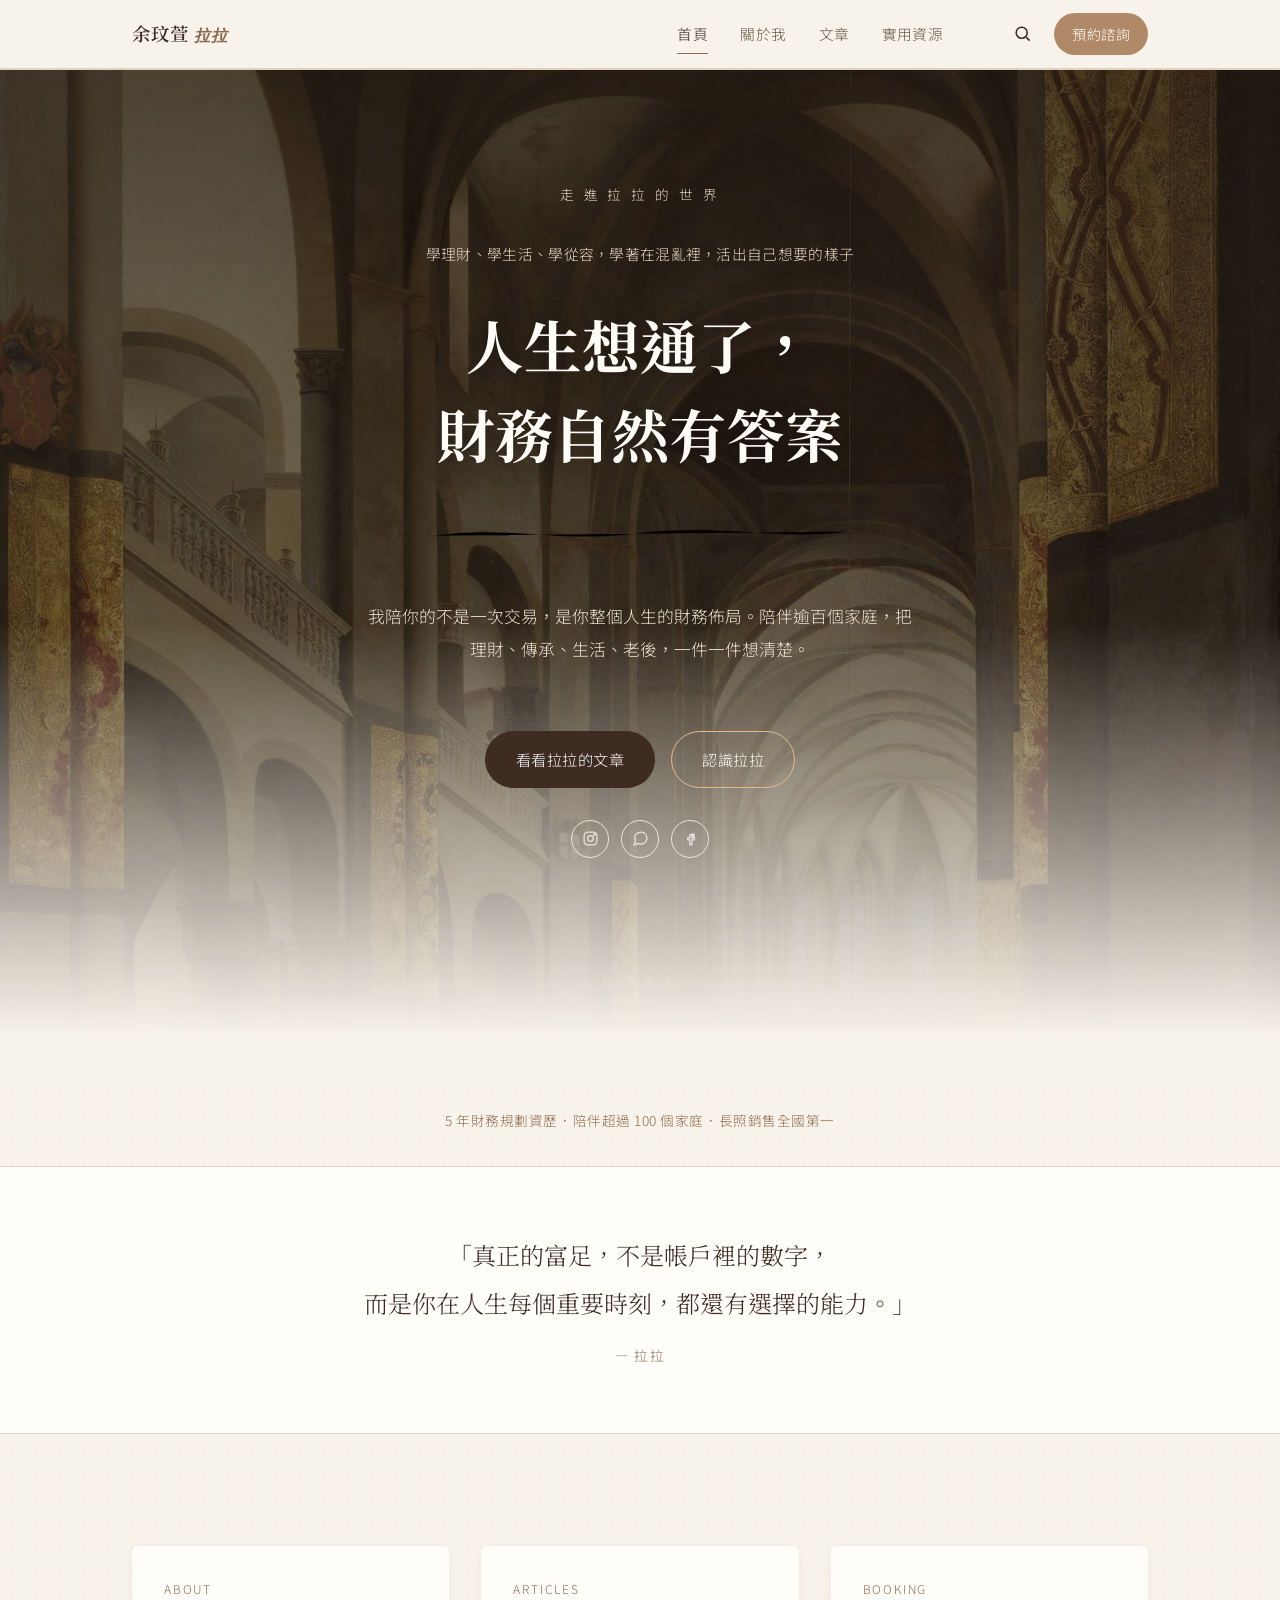
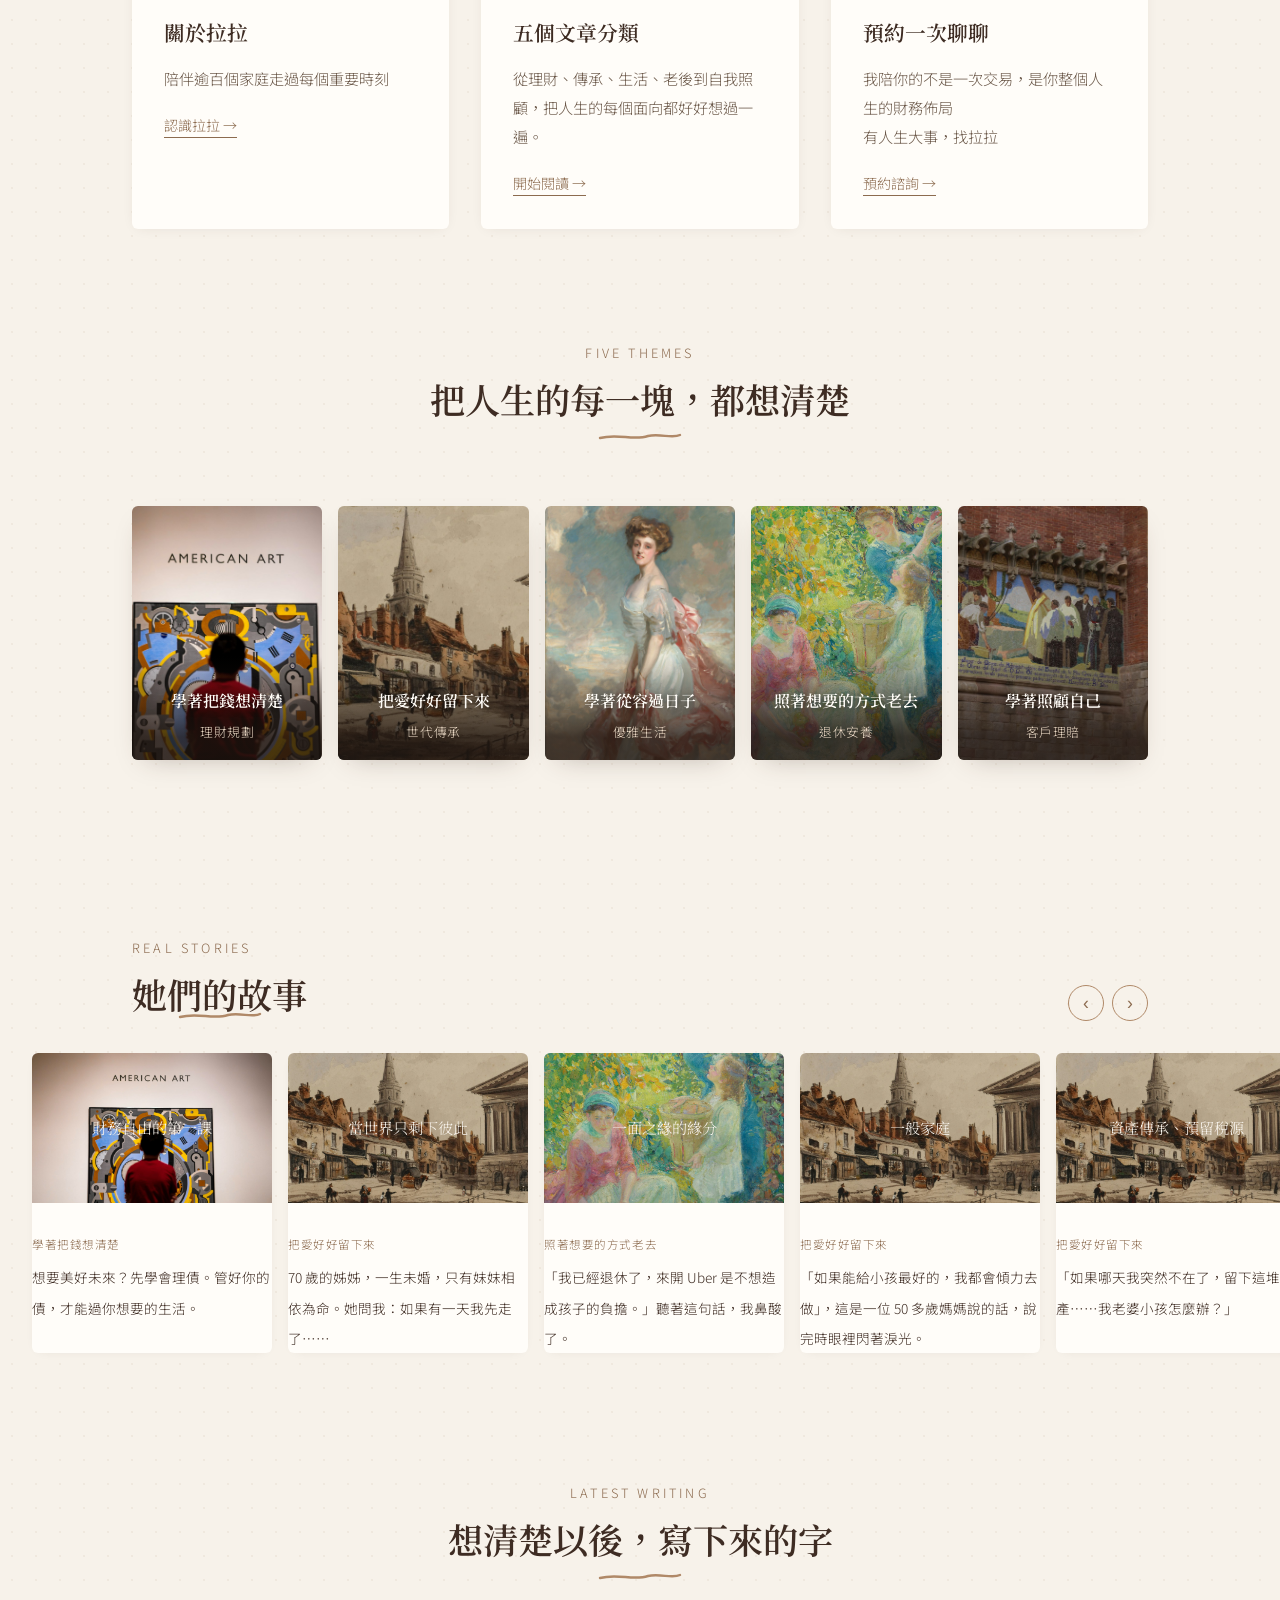
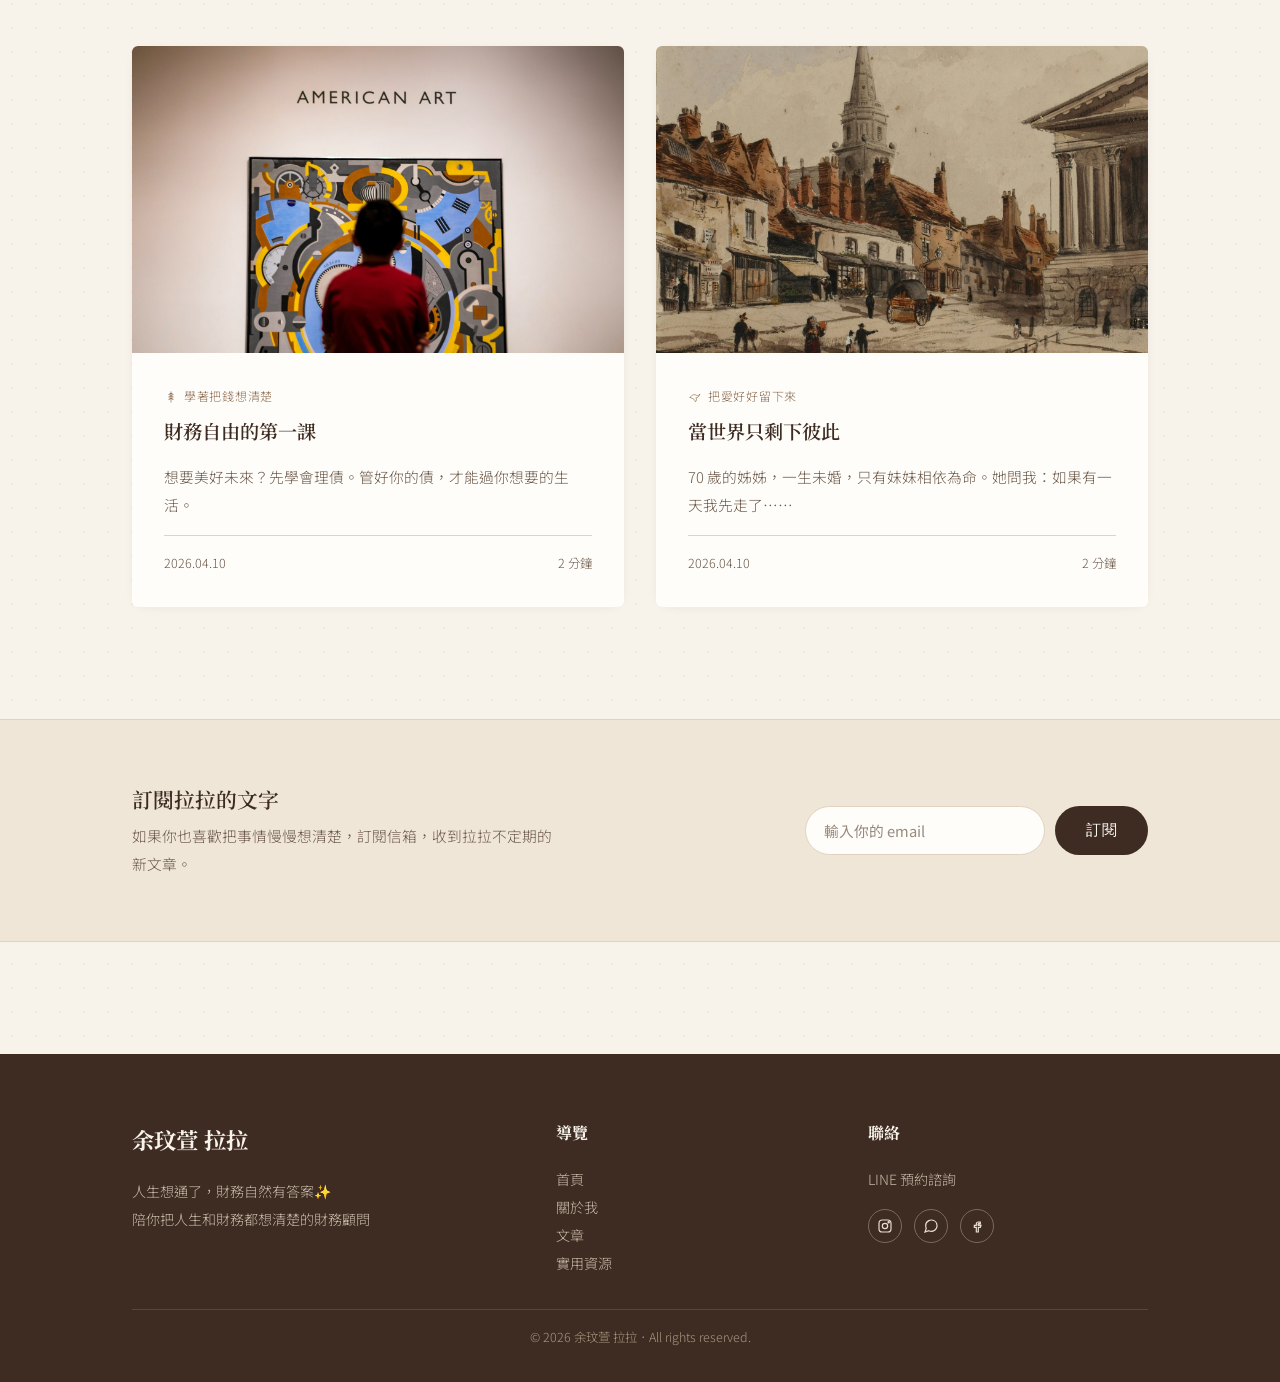
==== commit 9e7f8945: "Add files via upload" ====
--- a/index.html
+++ b/index.html
@@ -18,6 +18,7 @@
         <a href="index.html" class="active">首頁</a>
         <a href="about.html">關於我</a>
         <a href="articles.html">文章</a>
+        <a href="resources.html">實用資源</a>
       </div>
       <div class="nav-tools">
         <button class="search-toggle-btn" id="searchToggle" aria-label="搜尋">
@@ -42,6 +43,7 @@
   <a href="index.html">首頁</a>
   <a href="about.html">關於我</a>
   <a href="articles.html">文章</a>
+  <a href="resources.html">實用資源</a>
   <a href="https://line.me/ti/p/OS92ei6lpr" target="_blank" rel="noopener">預約諮詢</a>
 </nav>
 
@@ -49,6 +51,7 @@
 <section class="hero">
   <div class="wrap">
     <p class="hero-eyebrow">走 進 拉 拉 的 世 界</p>
+    <p class="hero-tagline">學理財、學生活、學從容，學著在混亂裡，活出自己想要的樣子</p>
     <h1 class="hero-statement">
       人生想通了，<br class="mobile-break">
       <span class="underline-word">財務自然有答案</span>
@@ -57,7 +60,7 @@
       </svg>
     </h1>
     <p class="hero-sub">
-      做這份工作之前，我也是那個不知道錢要怎麼放的人。後來我才明白，讓人焦慮的從來不是收入多寡，而是沒有想通錢的本質——想清楚了，才有真正的從容。
+      我陪你的不是一次交易，是你整個人生的財務佈局。陪伴逾百個家庭，把理財、傳承、生活、老後，一件一件想清楚。
     </p>
     <div class="hero-cta">
       <a class="btn btn-primary" href="articles.html">看看拉拉的文章</a>
@@ -70,7 +73,7 @@
       <a href="https://line.me/ti/p/OS92ei6lpr" target="_blank" rel="noopener" aria-label="LINE">
         <svg viewBox="0 0 24 24" fill="none" stroke="currentColor" stroke-width="1.8"><path d="M21 11.5a8.38 8.38 0 0 1-.9 3.8 8.5 8.5 0 0 1-7.6 4.7 8.38 8.38 0 0 1-3.8-.9L3 21l1.9-5.7a8.38 8.38 0 0 1-.9-3.8 8.5 8.5 0 0 1 4.7-7.6 8.38 8.38 0 0 1 3.8-.9h.5a8.48 8.48 0 0 1 8 8v.5z"/></svg>
       </a>
-      <a href="#" target="_blank" rel="noopener" aria-label="Facebook">
+      <a href="https://www.facebook.com/yu.lara.5/?locale=zh_TW" target="_blank" rel="noopener" aria-label="Facebook">
         <svg viewBox="0 0 24 24" fill="none" stroke="currentColor" stroke-width="1.8"><path d="M14 9h3V6h-3c-1.7 0-3 1.3-3 3v2H8v3h3v7h3v-7h3l1-3h-4V9c0-.6.4-1 1-1z"/></svg>
       </a>
     </div>
@@ -95,7 +98,7 @@
       「真正的富足，不是帳戶裡的數字，<br class="mobile-break">
       而是你在人生每個重要時刻，都還有選擇的能力。」
     </blockquote>
-    <cite>— 學理財、學生活、學從容，學著在混亂裡，活出自己想要的樣子</cite>
+    <cite>— 拉拉</cite>
   </div>
 </section>
 
@@ -106,7 +109,7 @@
       <div class="intro-card">
         <span class="tag">ABOUT</span>
         <h3>關於拉拉</h3>
-        <p>陪伴逾百個家庭走過每個重要時刻。看看拉拉的故事、專業背景與服務項目。</p>
+        <p>陪伴逾百個家庭走過每個重要時刻</p>
         <a class="card-link" href="about.html">認識拉拉 →</a>
       </div>
       <div class="intro-card">
@@ -118,7 +121,7 @@
       <div class="intro-card">
         <span class="tag">BOOKING</span>
         <h3>預約一次聊聊</h3>
-        <p>我陪你的不是一次交易，是你整個人生的財務佈局。有人生大事，找拉拉。</p>
+        <p>我陪你的不是一次交易，是你整個人生的財務佈局<br>有人生大事，找拉拉</p>
         <a class="card-link" href="https://line.me/ti/p/OS92ei6lpr" target="_blank" rel="noopener">預約諮詢 →</a>
       </div>
     </div>
@@ -136,12 +139,31 @@
   </div>
 </section>
 
+<!-- ========== 客戶故事輪播 ========== -->
+<section class="stories-carousel-section">
+  <div class="wrap">
+    <div class="carousel-head">
+      <div>
+        <p class="section-eyebrow">REAL STORIES</p>
+        <h2 class="section-title" style="text-align:left; display:block; padding-bottom:0;">她們的故事</h2>
+      </div>
+      <div class="carousel-nav">
+        <button class="carousel-btn" id="storyPrev" aria-label="上一則">‹</button>
+        <button class="carousel-btn" id="storyNext" aria-label="下一則">›</button>
+      </div>
+    </div>
+  </div>
+  <div class="carousel-track-wrap">
+    <div class="carousel-track" id="storyCarousel"></div>
+  </div>
+</section>
+
 <!-- ========== 精選文章 ========== -->
 <section class="featured-section">
   <div class="wrap">
     <div class="section-title-wrap">
-      <p class="section-eyebrow">REAL STORIES</p>
-      <h2 class="section-title">每一篇，都是真實的人生故事</h2>
+      <p class="section-eyebrow">LATEST WRITING</p>
+      <h2 class="section-title">想清楚以後，寫下來的字</h2>
     </div>
     <div class="article-list" id="featuredArticles" style="padding-bottom: var(--space-xl);"></div>
   </div>
@@ -174,6 +196,7 @@
         <p><a href="index.html">首頁</a></p>
         <p><a href="about.html">關於我</a></p>
         <p><a href="articles.html">文章</a></p>
+        <p><a href="resources.html">實用資源</a></p>
       </div>
       <div>
         <h5 style="font-size:1rem;">聯絡</h5>
@@ -185,7 +208,7 @@
           <a href="https://line.me/ti/p/OS92ei6lpr" target="_blank" rel="noopener" aria-label="LINE">
             <svg viewBox="0 0 24 24" fill="none" stroke="currentColor" stroke-width="1.8"><path d="M21 11.5a8.38 8.38 0 0 1-.9 3.8 8.5 8.5 0 0 1-7.6 4.7 8.38 8.38 0 0 1-3.8-.9L3 21l1.9-5.7a8.38 8.38 0 0 1-.9-3.8 8.5 8.5 0 0 1 4.7-7.6 8.38 8.38 0 0 1 3.8-.9h.5a8.48 8.48 0 0 1 8 8v.5z"/></svg>
           </a>
-          <a href="#" target="_blank" rel="noopener" aria-label="Facebook">
+          <a href="https://www.facebook.com/yu.lara.5/?locale=zh_TW" target="_blank" rel="noopener" aria-label="Facebook">
             <svg viewBox="0 0 24 24" fill="none" stroke="currentColor" stroke-width="1.8"><path d="M14 9h3V6h-3c-1.7 0-3 1.3-3 3v2H8v3h3v7h3v-7h3l1-3h-4V9c0-.6.4-1 1-1z"/></svg>
           </a>
         </div>
@@ -199,6 +222,7 @@
 <script>
   loadSiteData().then(() => {
     renderCategoryGrid("categoryGrid");
+    renderStoryCarousel("storyCarousel");
     renderFeaturedArticles("featuredArticles", 2);
   });
 </script>
--- a/css/style.css
+++ b/css/style.css
@@ -280,6 +280,14 @@
   stroke-linecap: round;
 }
 
+.hero-tagline {
+  font-size: 0.92rem;
+  color: #E8D7C3;
+  margin: 0 auto var(--space-md);
+  max-width: 480px;
+  letter-spacing: 0.02em;
+}
+
 .hero-sub {
   margin: var(--space-md) auto 0;
   max-width: 560px;
@@ -341,6 +349,86 @@
    引言區塊
    ========================================================================== */
 
+.stories-carousel-section {
+  padding: var(--space-lg) 0 var(--space-xl);
+}
+.carousel-head {
+  display: flex;
+  align-items: flex-end;
+  justify-content: space-between;
+  margin-bottom: var(--space-md);
+}
+.carousel-nav {
+  display: flex;
+  gap: 8px;
+}
+.carousel-btn {
+  width: 36px;
+  height: 36px;
+  border-radius: 50%;
+  border: 1px solid var(--color-milktea);
+  background: none;
+  color: var(--color-milktea-deep);
+  font-size: 1.1rem;
+  cursor: pointer;
+  transition: background 0.2s ease;
+}
+.carousel-btn:hover { background: var(--color-bg-card); }
+.carousel-track-wrap {
+  overflow-x: auto;
+  scroll-behavior: smooth;
+  -webkit-overflow-scrolling: touch;
+}
+.carousel-track {
+  display: flex;
+  gap: var(--space-sm);
+  padding: 0 var(--space-md) var(--space-sm);
+}
+.story-card {
+  flex: 0 0 240px;
+  background: var(--color-bg-card);
+  border-radius: 6px;
+  overflow: hidden;
+  box-shadow: 0 2px 12px -8px rgba(62, 44, 35, 0.2);
+  transition: transform 0.25s ease;
+}
+.story-card:hover { transform: translateY(-3px); }
+.story-card .story-thumb {
+  height: 150px;
+  background-size: cover;
+  background-position: center;
+  background-color: var(--color-brown);
+  display: flex;
+  align-items: center;
+  justify-content: center;
+  padding: 0 16px;
+  text-align: center;
+}
+.story-card .story-thumb span {
+  color: #F7F2EA;
+  font-family: var(--font-serif);
+  font-size: 0.95rem;
+  line-height: 1.6;
+}
+.story-card .story-body { padding: 14px; }
+.story-card .story-cat {
+  font-size: 0.72rem;
+  color: var(--color-milktea-deep);
+  letter-spacing: 0.05em;
+  margin-bottom: 6px;
+  display: block;
+}
+.story-card .story-excerpt {
+  font-size: 0.85rem;
+  color: var(--color-brown);
+  line-height: 1.7;
+}
+
+@media (max-width: 640px) {
+  .carousel-track { padding: 0 var(--space-sm) var(--space-sm); }
+  .story-card { flex-basis: 200px; }
+}
+
 .quiet-stats {
   padding: var(--space-md) 0;
   text-align: center;
@@ -349,6 +437,56 @@
   font-size: 0.85rem;
   color: var(--color-milktea-deep);
   letter-spacing: 0.04em;
+}
+
+.resource-item {
+  background: var(--color-bg-card);
+  border-left: 3px solid var(--color-milktea);
+  border-radius: 0 6px 6px 0;
+  margin-bottom: 12px;
+  overflow: hidden;
+}
+.resource-item summary {
+  cursor: pointer;
+  padding: 16px 18px;
+  list-style: none;
+  display: flex;
+  flex-direction: column;
+  gap: 4px;
+  position: relative;
+}
+.resource-item summary::-webkit-details-marker { display: none; }
+.resource-item summary::after {
+  content: '+';
+  position: absolute;
+  right: 18px;
+  top: 16px;
+  font-size: 1.2rem;
+  color: var(--color-milktea-deep);
+}
+.resource-item[open] summary::after { content: '−'; }
+.resource-tag {
+  font-size: 0.75rem;
+  color: var(--color-milktea-deep);
+  letter-spacing: 0.06em;
+}
+.resource-title {
+  font-family: var(--font-serif);
+  font-size: 1.05rem;
+  color: var(--color-brown);
+  padding-right: 24px;
+}
+.resource-body {
+  padding: 0 18px 18px;
+  font-size: 0.9rem;
+  color: var(--color-brown-soft);
+  line-height: 1.9;
+}
+.resource-body p { margin-bottom: 10px; }
+.resource-body strong { color: var(--color-brown); }
+.resource-body a {
+  color: var(--color-milktea-deep);
+  border-bottom: 1px solid var(--color-milktea-deep);
 }
 
 .faq-item {
@@ -838,6 +976,56 @@
 /* ==========================================================================
    單篇文章頁
    ========================================================================== */
+
+.short-banner {
+  width: 100%;
+  height: 140px;
+  background-size: cover;
+  background-position: center;
+  background-color: var(--color-brown);
+  display: flex;
+  align-items: center;
+  justify-content: center;
+  position: relative;
+}
+.short-banner::after {
+  content: '';
+  position: absolute;
+  inset: 0;
+  background: rgba(29, 20, 15, 0.45);
+}
+.short-banner-label {
+  position: relative;
+  z-index: 1;
+  color: #F7F2EA;
+  font-size: 0.8rem;
+  letter-spacing: 0.15em;
+}
+.short-story-wrap {
+  max-width: 560px;
+}
+.short-story-header {
+  text-align: center;
+  padding: var(--space-lg) 0 var(--space-md);
+}
+.short-story-header h1 {
+  font-size: clamp(1.4rem, 4vw, 1.8rem);
+  margin-bottom: 8px;
+}
+.short-story-header .meta {
+  color: var(--color-milktea-deep);
+  font-size: 0.82rem;
+}
+.short-story-body {
+  max-width: 100%;
+  font-size: 0.98rem;
+}
+.short-story-cta {
+  text-align: center;
+  margin: var(--space-lg) 0 var(--space-xl);
+  padding-top: var(--space-md);
+  border-top: 1px solid var(--color-line);
+}
 
 .article-cover {
   width: 100%;
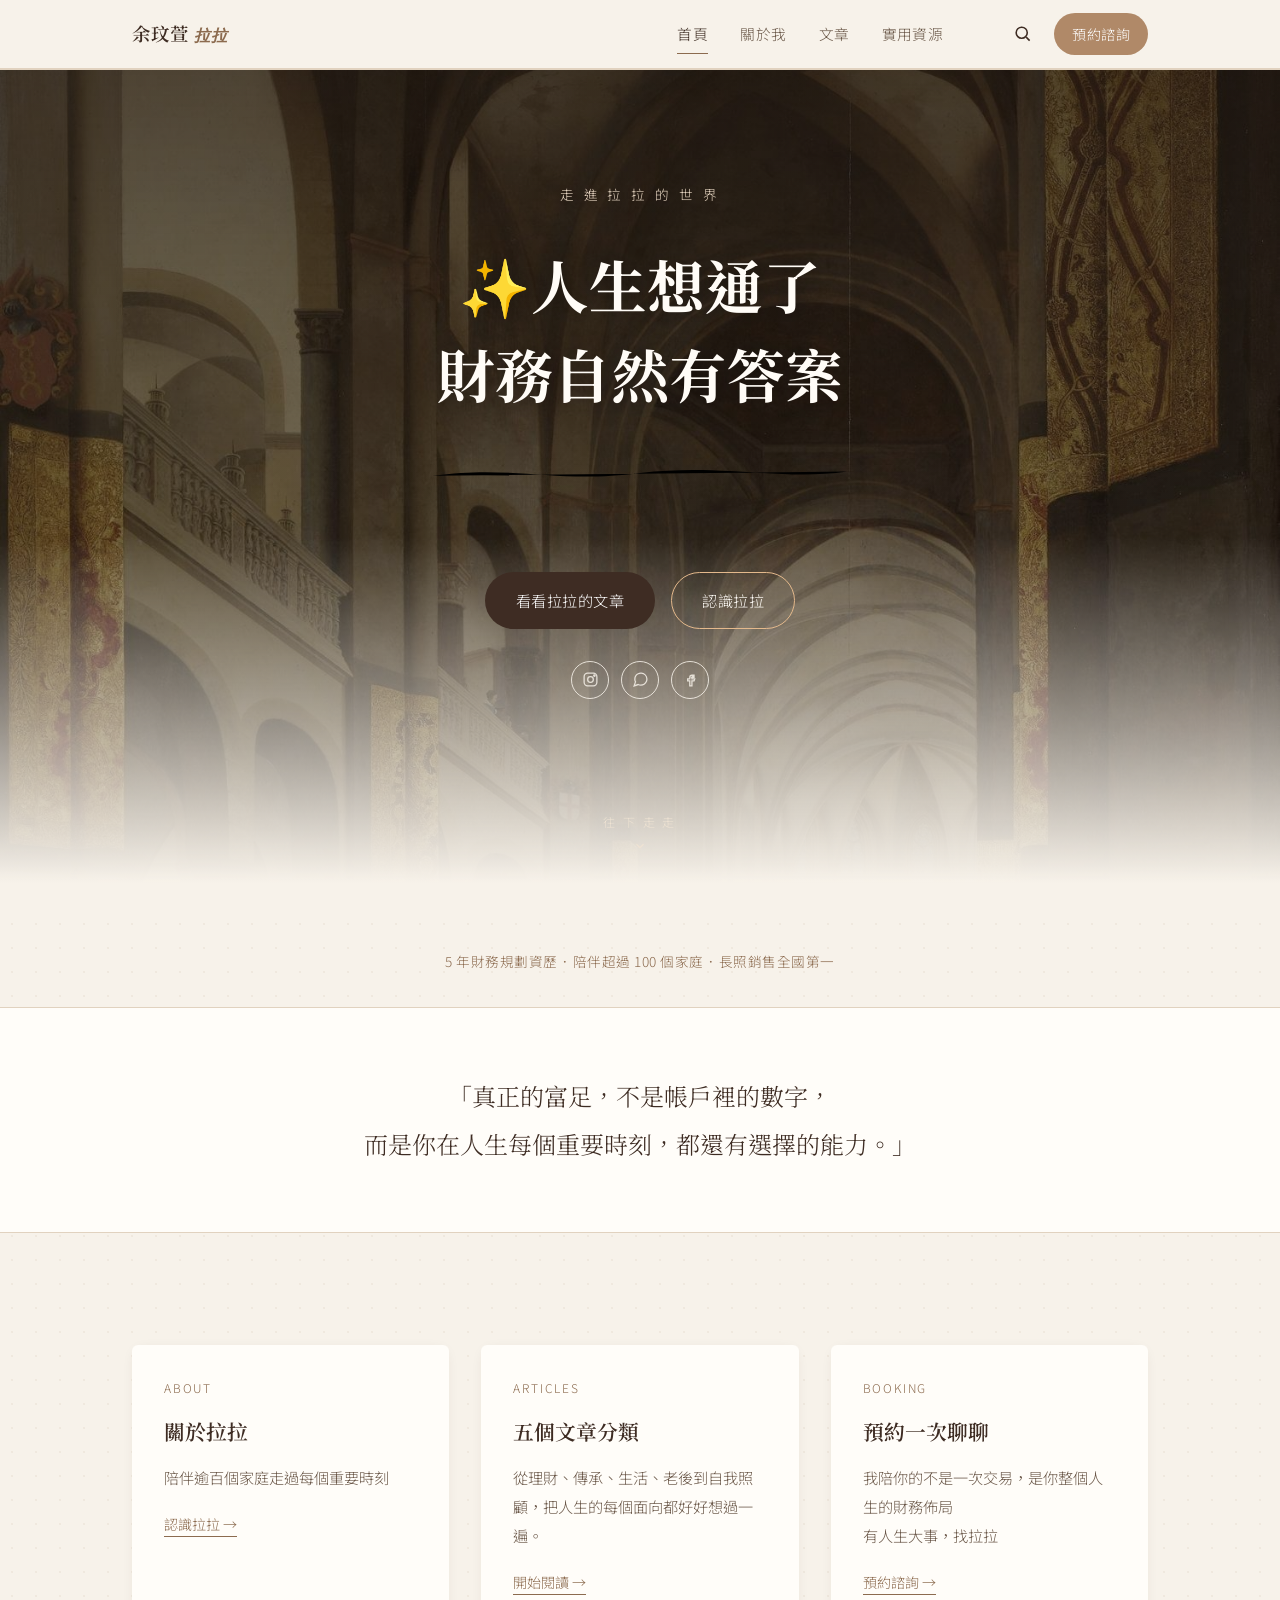
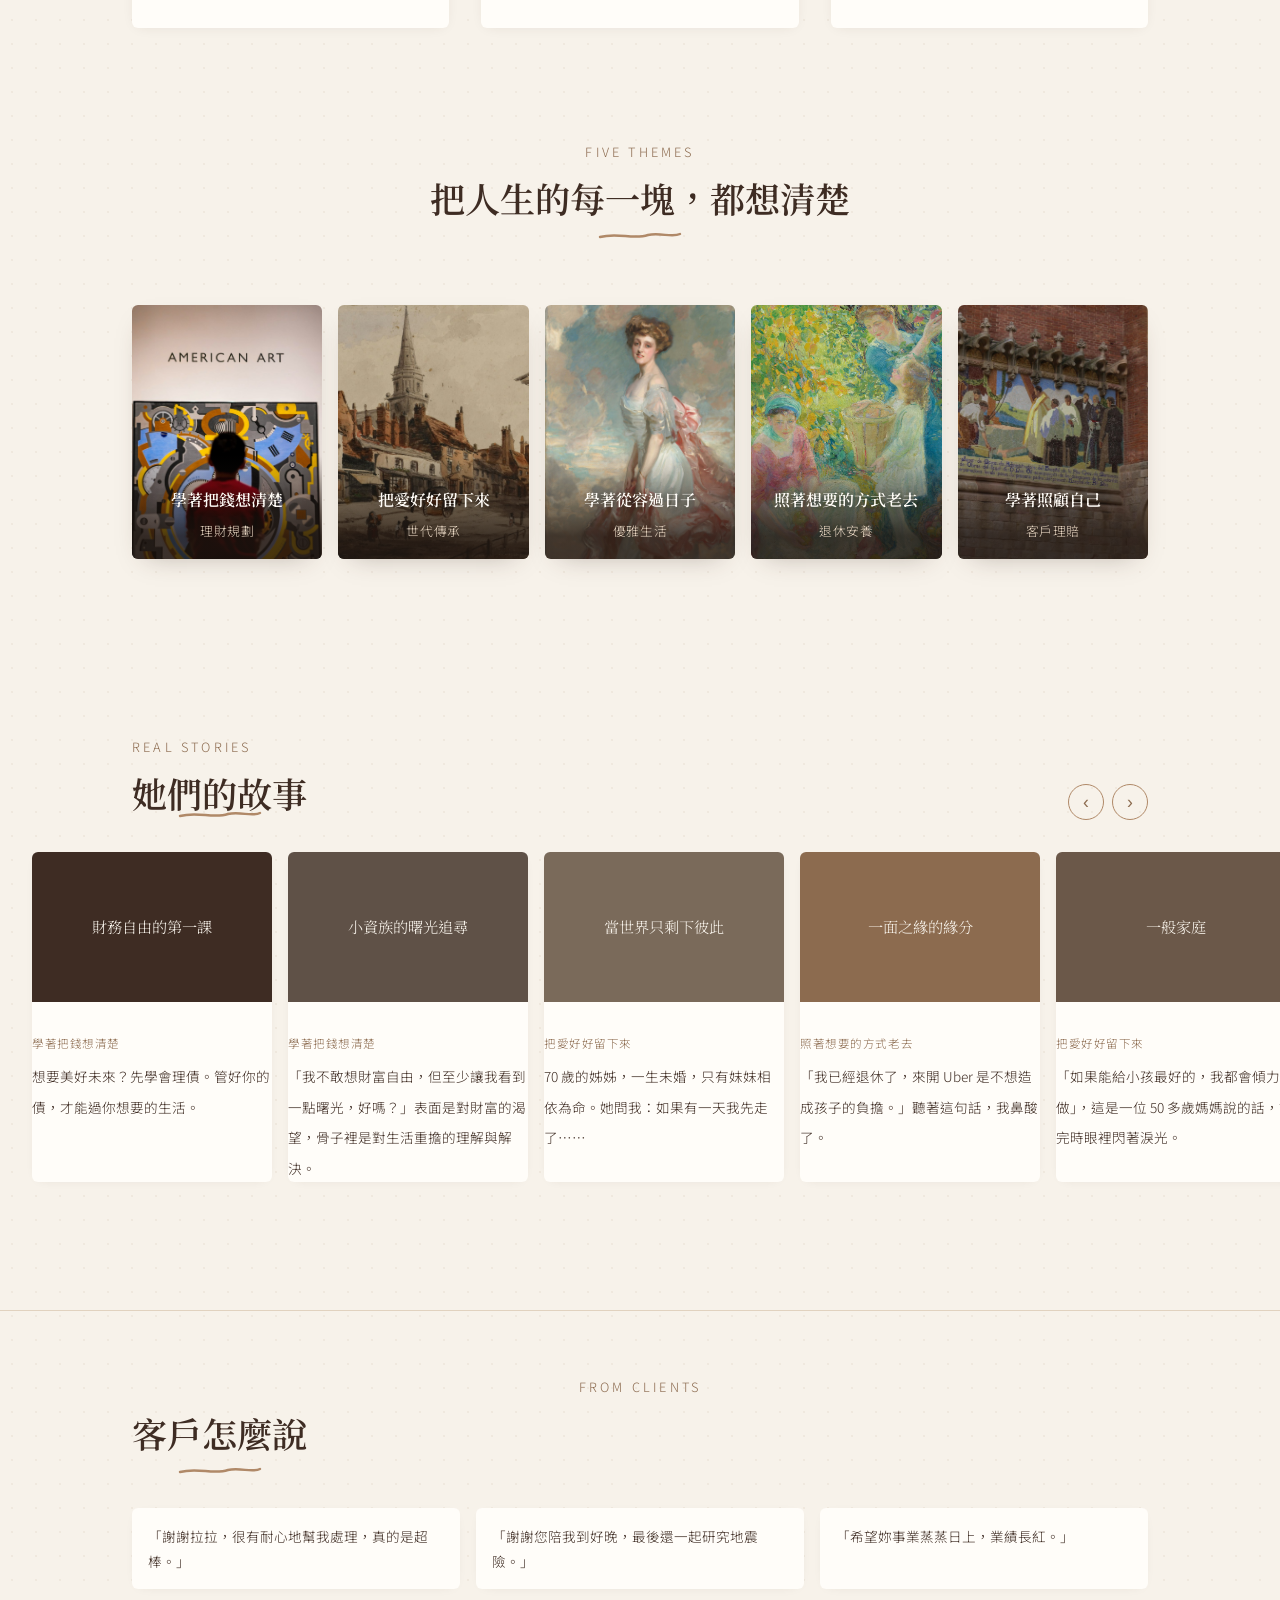
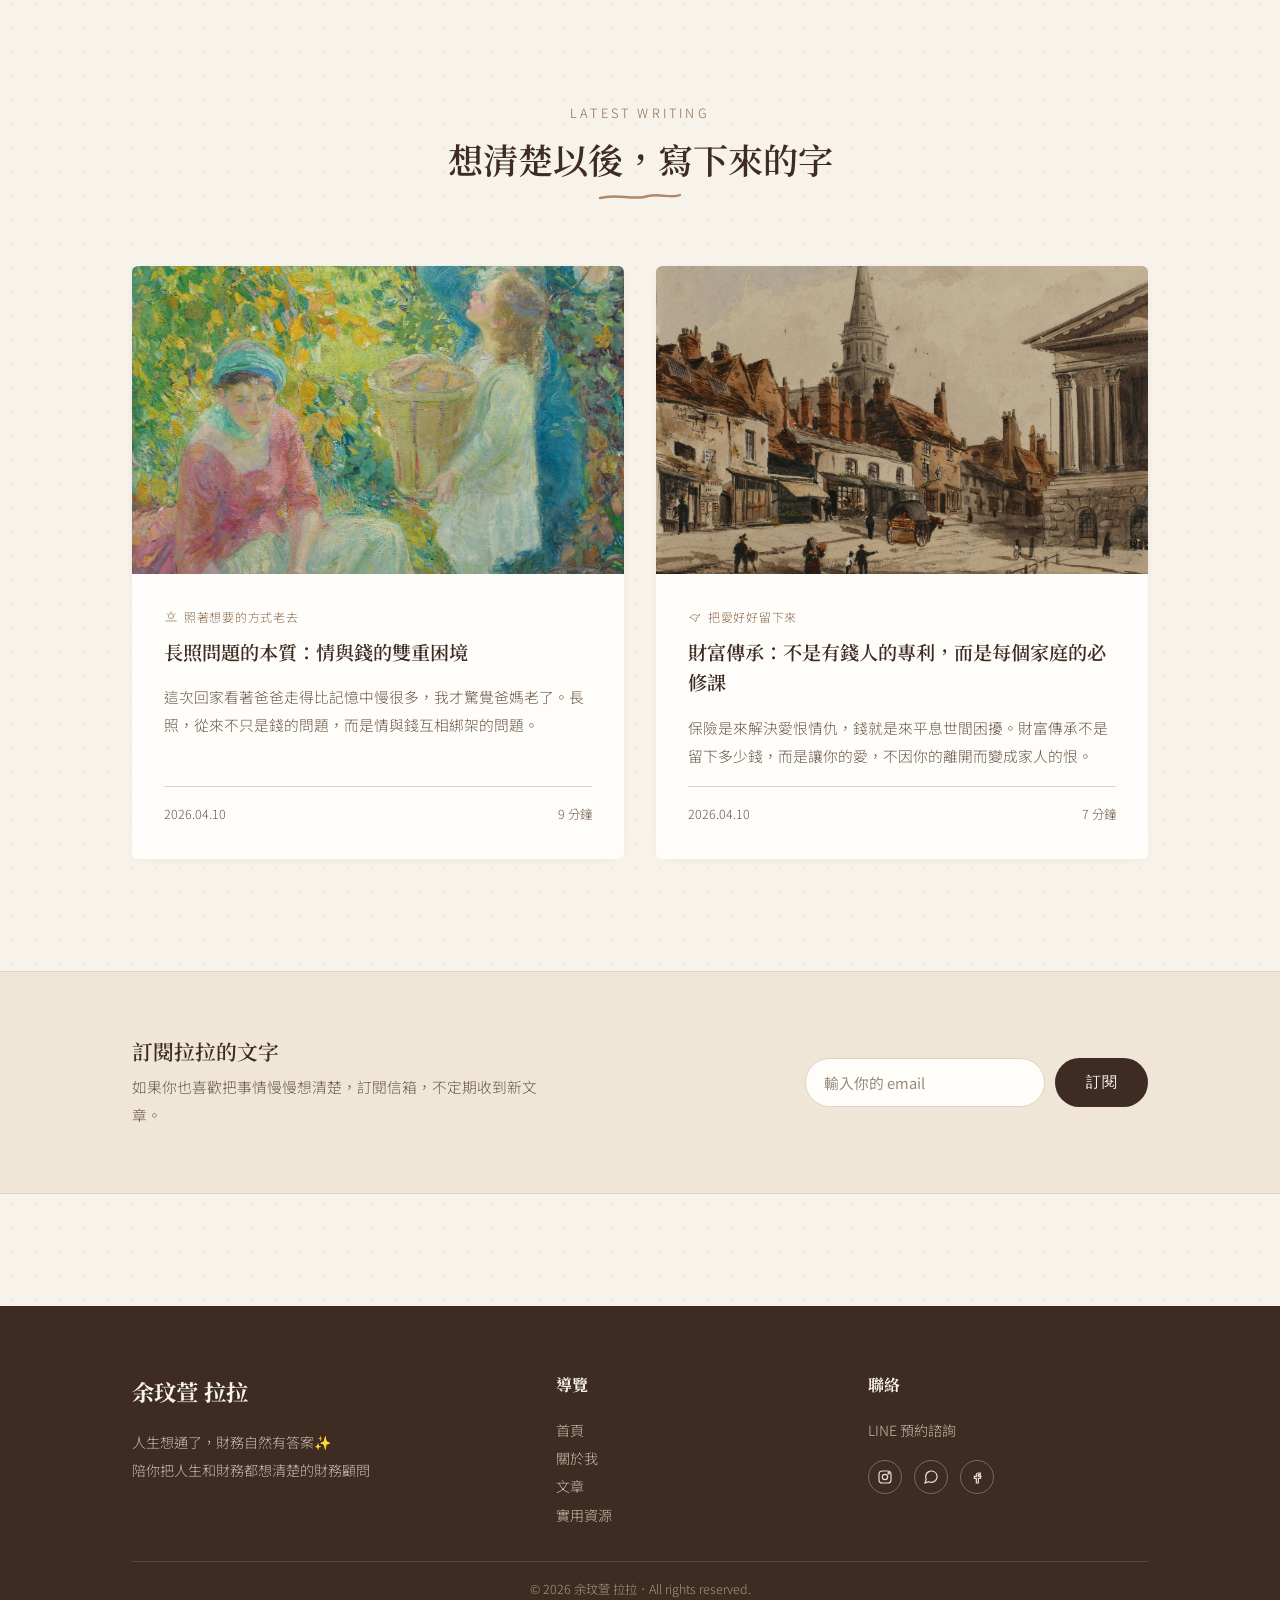
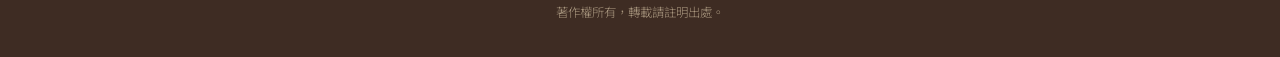
==== commit 6394fd5c: "Add files via upload" ====
--- a/index.html
+++ b/index.html
@@ -51,17 +51,13 @@
 <section class="hero">
   <div class="wrap">
     <p class="hero-eyebrow">走 進 拉 拉 的 世 界</p>
-    <p class="hero-tagline">學理財、學生活、學從容，學著在混亂裡，活出自己想要的樣子</p>
     <h1 class="hero-statement">
-      人生想通了，<br class="mobile-break">
+      ✨人生想通了<br class="mobile-break">
       <span class="underline-word">財務自然有答案</span>
       <svg viewBox="0 0 300 20" preserveAspectRatio="none" aria-hidden="true">
         <path d="M2,12 C60,4 90,18 150,10 C210,3 250,16 298,9"/>
       </svg>
     </h1>
-    <p class="hero-sub">
-      我陪你的不是一次交易，是你整個人生的財務佈局。陪伴逾百個家庭，把理財、傳承、生活、老後，一件一件想清楚。
-    </p>
     <div class="hero-cta">
       <a class="btn btn-primary" href="articles.html">看看拉拉的文章</a>
       <a class="btn btn-outline" href="about.html">認識拉拉</a>
@@ -98,7 +94,6 @@
       「真正的富足，不是帳戶裡的數字，<br class="mobile-break">
       而是你在人生每個重要時刻，都還有選擇的能力。」
     </blockquote>
-    <cite>— 拉拉</cite>
   </div>
 </section>
 
@@ -158,6 +153,15 @@
   </div>
 </section>
 
+<!-- ========== 客戶怎麼說 ========== -->
+<section class="testimonials-section">
+  <div class="wrap">
+    <p class="section-eyebrow" style="text-align:center;">FROM CLIENTS</p>
+    <h2 class="section-title">客戶怎麼說</h2>
+    <div class="testimonials-row" id="testimonialsRow"></div>
+  </div>
+</section>
+
 <!-- ========== 精選文章 ========== -->
 <section class="featured-section">
   <div class="wrap">
@@ -175,7 +179,7 @@
   <div class="wrap newsletter-box">
     <div>
       <h3>訂閱拉拉的文字</h3>
-      <p>如果你也喜歡把事情慢慢想清楚，訂閱信箱，收到拉拉不定期的新文章。</p>
+      <p>如果你也喜歡把事情慢慢想清楚，訂閱信箱，不定期收到新文章。</p>
     </div>
     <form action="https://YOUR-ACCOUNT.usX.list-manage.com/subscribe/post?u=YOUR_U&amp;id=YOUR_ID" method="post" target="_blank" class="newsletter-form">
       <input type="email" name="EMAIL" placeholder="輸入你的 email" required>
@@ -214,7 +218,7 @@
         </div>
       </div>
     </div>
-    <div class="footer-bottom">© 2026 余玟萱 拉拉．All rights reserved.</div>
+    <div class="footer-bottom">© 2026 余玟萱 拉拉．All rights reserved.<br>著作權所有，轉載請註明出處。</div>
   </div>
 </footer>
 
@@ -223,6 +227,7 @@
   loadSiteData().then(() => {
     renderCategoryGrid("categoryGrid");
     renderStoryCarousel("storyCarousel");
+    renderTestimonials("testimonialsRow");
     renderFeaturedArticles("featuredArticles", 2);
   });
 </script>
--- a/css/style.css
+++ b/css/style.css
@@ -349,6 +349,79 @@
    引言區塊
    ========================================================================== */
 
+.gallery-grid {
+  display: grid;
+  grid-template-columns: 1.6fr 1fr 1fr;
+  grid-template-rows: 1fr 1fr;
+  gap: var(--space-sm);
+  height: 420px;
+  margin-top: var(--space-md);
+}
+.gallery-item {
+  position: relative;
+  border-radius: 6px;
+  overflow: hidden;
+}
+.gallery-item img {
+  width: 100%;
+  height: 100%;
+  object-fit: cover;
+  display: block;
+}
+.gallery-main {
+  grid-row: 1 / 3;
+}
+.gallery-caption {
+  position: absolute;
+  left: 0; right: 0; bottom: 0;
+  padding: var(--space-sm) var(--space-md);
+  background: linear-gradient(180deg, rgba(29,20,15,0), rgba(29,20,15,0.7));
+  color: #F7F2EA;
+  font-size: 0.85rem;
+}
+
+@media (max-width: 640px) {
+  .gallery-grid {
+    grid-template-columns: 1fr 1fr;
+    grid-template-rows: 200px 120px 120px;
+    height: auto;
+  }
+  .gallery-main { grid-column: 1 / 3; grid-row: 1; }
+}
+
+.testimonials-section {
+  padding: var(--space-lg) 0 var(--space-xl);
+  border-top: 1px solid var(--color-line);
+}
+.testimonials-row {
+  display: flex;
+  gap: var(--space-sm);
+  margin-top: var(--space-md);
+}
+.testimonial-item {
+  flex: 1;
+  background: var(--color-bg-card);
+  border-radius: 6px;
+  overflow: hidden;
+  box-shadow: 0 2px 12px -8px rgba(62, 44, 35, 0.18);
+}
+.testimonial-photo {
+  width: 100%;
+  aspect-ratio: 4 / 3;
+  background-size: cover;
+  background-position: top center;
+}
+.testimonial-quote {
+  font-size: 0.85rem;
+  color: var(--color-brown);
+  line-height: 1.8;
+  padding: var(--space-sm) var(--space-sm);
+}
+
+@media (max-width: 640px) {
+  .testimonials-row { flex-direction: column; }
+}
+
 .stories-carousel-section {
   padding: var(--space-lg) 0 var(--space-xl);
 }
@@ -758,7 +831,7 @@
 
 .about-hero {
   display: grid;
-  grid-template-columns: 0.85fr 1.15fr;
+  grid-template-columns: 0.6fr 1.4fr;
   gap: var(--space-lg);
   align-items: center;
   padding: var(--space-lg) 0;
@@ -766,7 +839,7 @@
 
 .about-photo {
   aspect-ratio: 4 / 5;
-  max-width: 420px;
+  max-width: 300px;
   border-radius: 6px;
   overflow: hidden;
   box-shadow: 0 22px 44px -22px rgba(62, 44, 35, 0.38);
@@ -794,16 +867,16 @@
 .lifestyle-photo img { width: 100%; display: block; }
 
 .honor-photos {
-  display: grid;
-  grid-template-columns: repeat(2, 1fr);
+  display: flex;
+  flex-direction: column;
   gap: var(--space-sm);
-  max-width: 460px;
-  margin: var(--space-md) 0;
-}
-.honor-photos figure { margin: 0; }
+  height: 100%;
+}
+.honor-photos figure { margin: 0; flex: 1; display: flex; flex-direction: column; }
 .honor-photos img {
   width: 100%;
-  aspect-ratio: 3 / 4;
+  flex: 1;
+  min-height: 0;
   object-fit: cover;
   object-position: top center;
   border-radius: 6px;
@@ -839,7 +912,7 @@
   display: grid;
   grid-template-columns: 1.3fr 1fr;
   gap: var(--space-lg);
-  align-items: start;
+  align-items: stretch;
 }
 .honors-text p { max-width: none; }
 
@@ -929,6 +1002,18 @@
   aspect-ratio: 16 / 10;
   background-size: cover;
   background-position: center;
+  position: relative;
+}
+.short-badge {
+  position: absolute;
+  top: 10px;
+  right: 10px;
+  background: rgba(29, 20, 15, 0.7);
+  color: #F7F2EA;
+  font-size: 0.68rem;
+  letter-spacing: 0.05em;
+  padding: 3px 10px;
+  border-radius: 100px;
 }
 .article-card .card-body {
   padding: var(--space-md);
@@ -1308,7 +1393,8 @@
   .lifestyle-grid .lifestyle-photo { order: -1; max-width: 360px; margin: 0 auto; }
   .honor-grid, .service-grid { grid-template-columns: 1fr; }
   .honors-layout { grid-template-columns: 1fr; }
-  .honor-photos { max-width: 340px; margin: var(--space-md) auto 0; }
+  .honor-photos { max-width: 340px; margin: var(--space-md) auto 0; flex-direction: row; height: auto; }
+  .honor-photos img { aspect-ratio: 3 / 4; flex: 1; }
   .article-list { grid-template-columns: 1fr; }
   .footer-grid { grid-template-columns: 1fr; gap: var(--space-md); text-align: center; }
 }
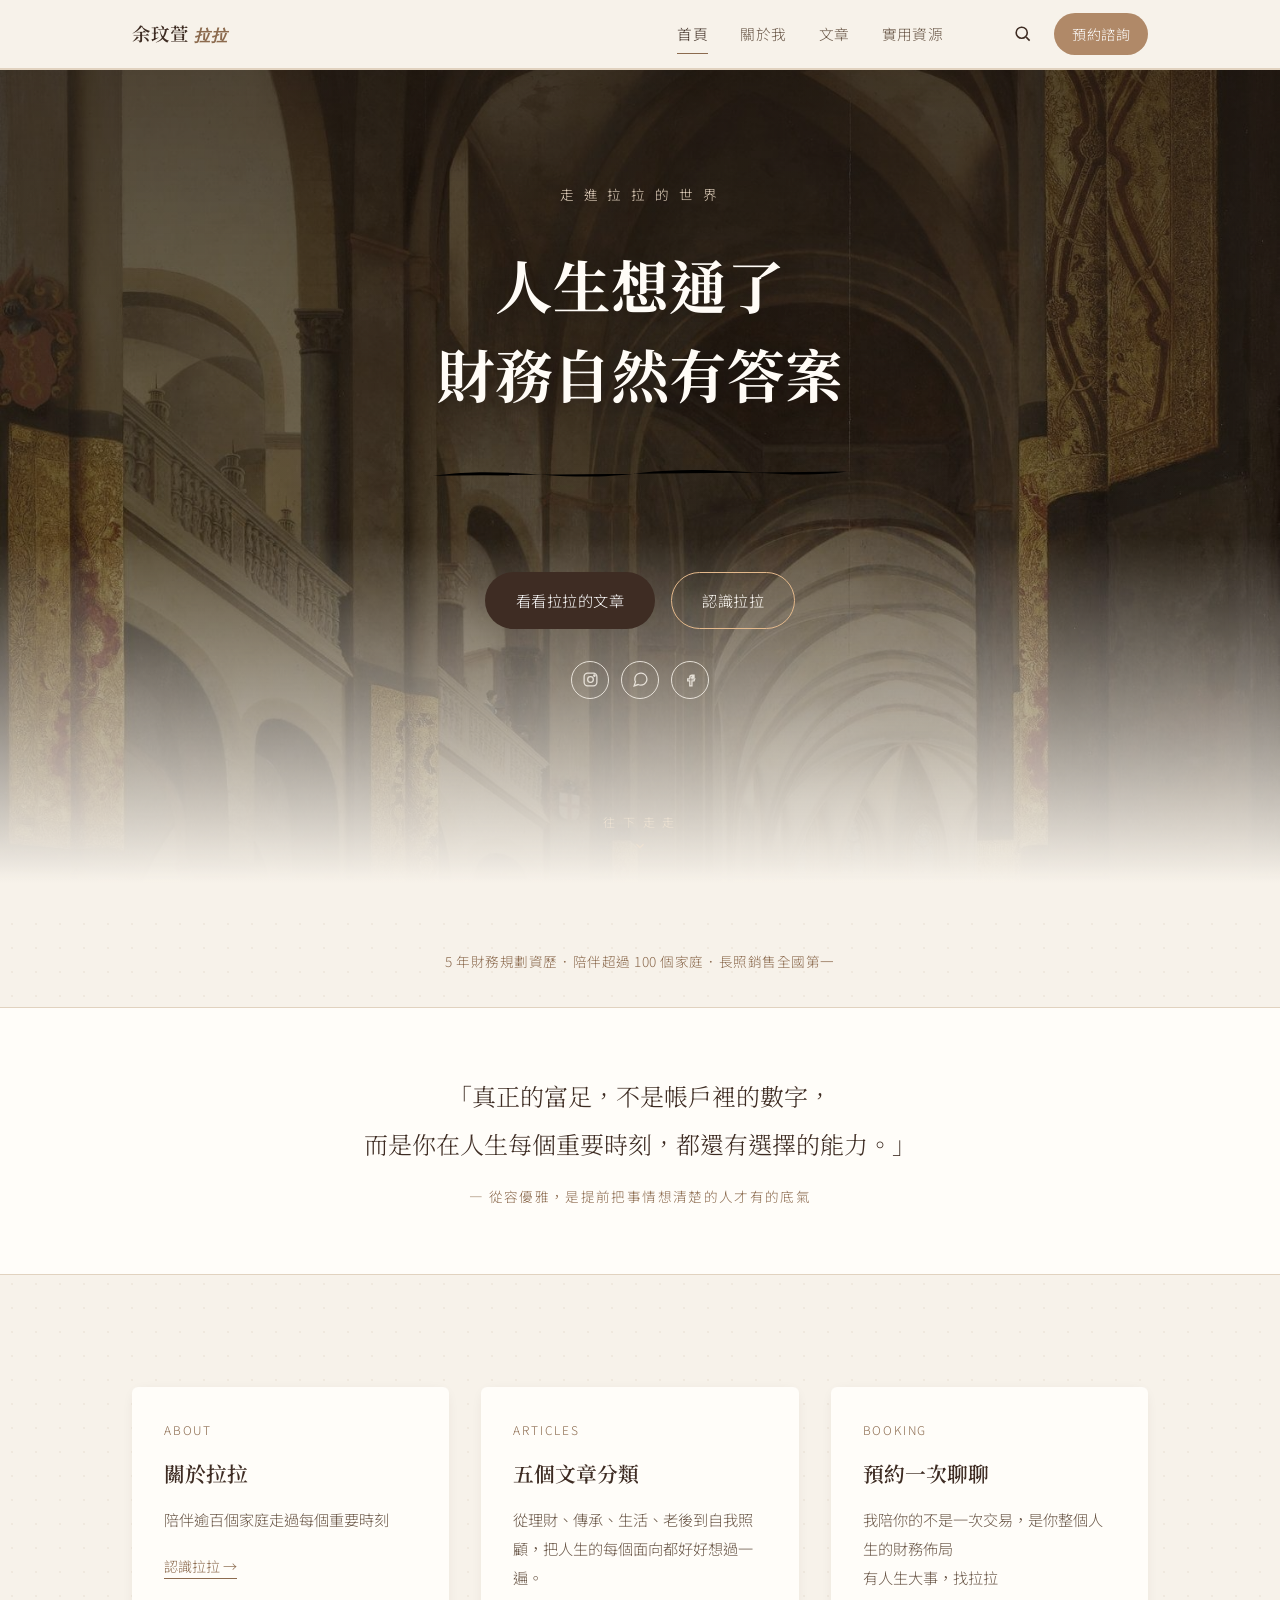
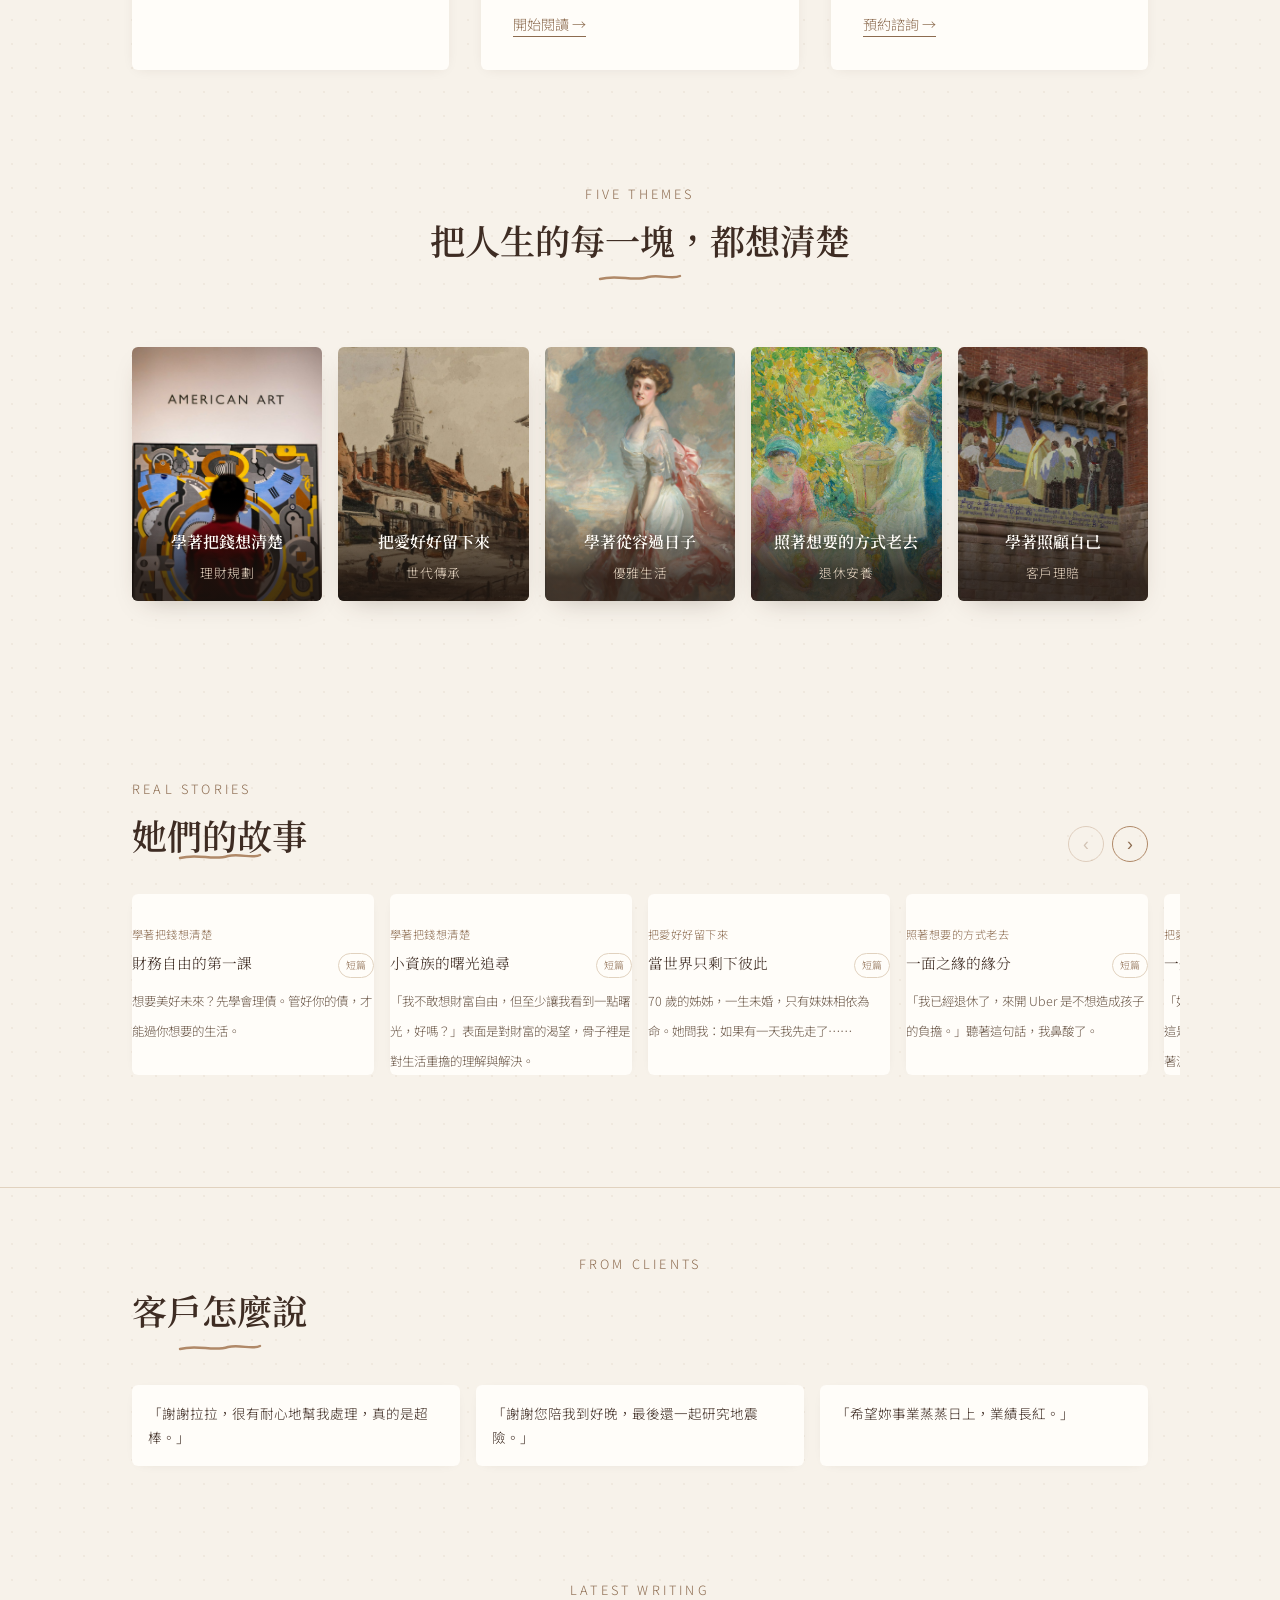
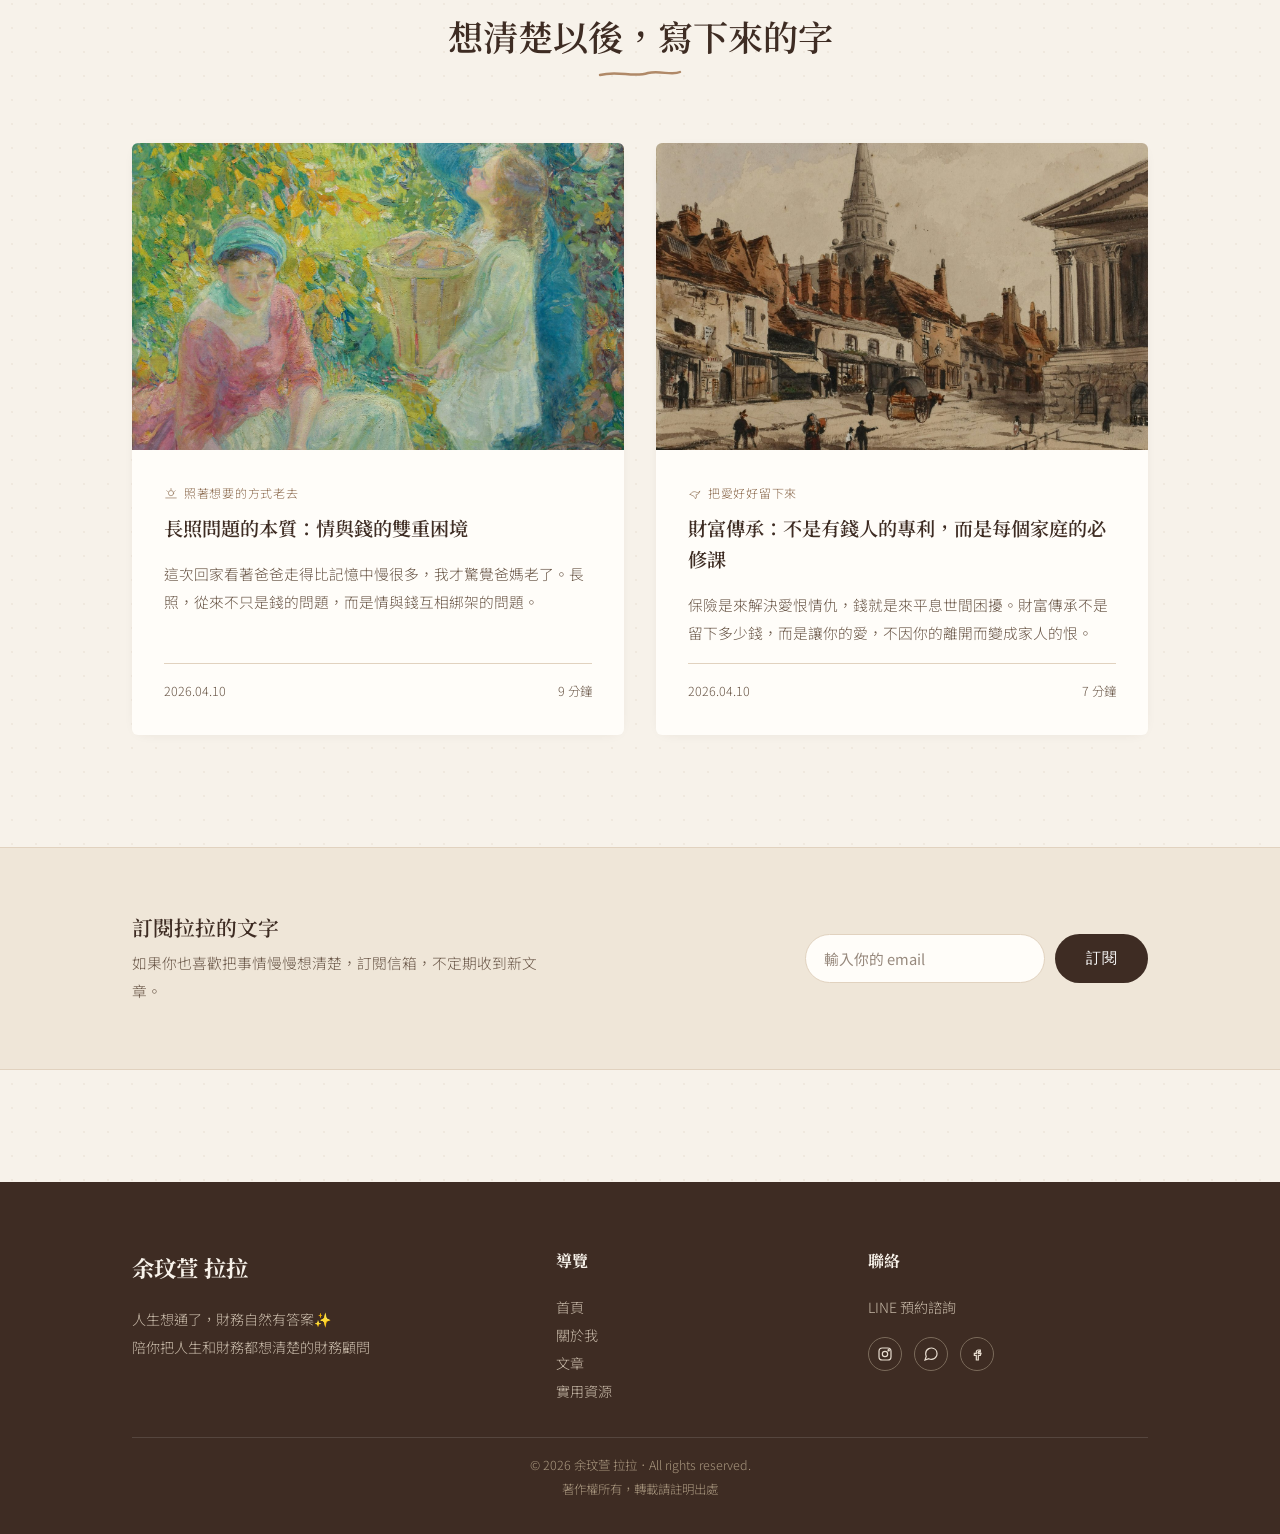
==== commit 24c7e0d0: "Add files via upload" ====
--- a/index.html
+++ b/index.html
@@ -52,7 +52,7 @@
   <div class="wrap">
     <p class="hero-eyebrow">走 進 拉 拉 的 世 界</p>
     <h1 class="hero-statement">
-      ✨人生想通了<br class="mobile-break">
+      人生想通了<br class="mobile-break">
       <span class="underline-word">財務自然有答案</span>
       <svg viewBox="0 0 300 20" preserveAspectRatio="none" aria-hidden="true">
         <path d="M2,12 C60,4 90,18 150,10 C210,3 250,16 298,9"/>
@@ -94,6 +94,7 @@
       「真正的富足，不是帳戶裡的數字，<br class="mobile-break">
       而是你在人生每個重要時刻，都還有選擇的能力。」
     </blockquote>
+    <cite>— 從容優雅，是提前把事情想清楚的人才有的底氣</cite>
   </div>
 </section>
 
@@ -218,7 +219,7 @@
         </div>
       </div>
     </div>
-    <div class="footer-bottom">© 2026 余玟萱 拉拉．All rights reserved.<br>著作權所有，轉載請註明出處。</div>
+    <div class="footer-bottom">© 2026 余玟萱 拉拉．All rights reserved.<br>著作權所有，轉載請註明出處</div>
   </div>
 </footer>
 
--- a/css/style.css
+++ b/css/style.css
@@ -351,14 +351,13 @@
 
 .gallery-grid {
   display: grid;
-  grid-template-columns: 1.6fr 1fr 1fr;
-  grid-template-rows: 1fr 1fr;
+  grid-template-columns: repeat(3, 1fr);
   gap: var(--space-sm);
-  height: 420px;
   margin-top: var(--space-md);
 }
 .gallery-item {
   position: relative;
+  aspect-ratio: 3 / 4;
   border-radius: 6px;
   overflow: hidden;
 }
@@ -366,27 +365,20 @@
   width: 100%;
   height: 100%;
   object-fit: cover;
+  object-position: top center;
   display: block;
-}
-.gallery-main {
-  grid-row: 1 / 3;
 }
 .gallery-caption {
   position: absolute;
   left: 0; right: 0; bottom: 0;
-  padding: var(--space-sm) var(--space-md);
+  padding: var(--space-sm);
   background: linear-gradient(180deg, rgba(29,20,15,0), rgba(29,20,15,0.7));
   color: #F7F2EA;
-  font-size: 0.85rem;
+  font-size: 0.8rem;
 }
 
 @media (max-width: 640px) {
-  .gallery-grid {
-    grid-template-columns: 1fr 1fr;
-    grid-template-rows: 200px 120px 120px;
-    height: auto;
-  }
-  .gallery-main { grid-column: 1 / 3; grid-row: 1; }
+  .gallery-grid { grid-template-columns: repeat(2, 1fr); }
 }
 
 .testimonials-section {
@@ -444,21 +436,25 @@
   color: var(--color-milktea-deep);
   font-size: 1.1rem;
   cursor: pointer;
-  transition: background 0.2s ease;
+  transition: background 0.2s ease, opacity 0.2s ease;
 }
 .carousel-btn:hover { background: var(--color-bg-card); }
+.carousel-btn:disabled { opacity: 0.35; cursor: default; }
+.carousel-btn:disabled:hover { background: none; }
 .carousel-track-wrap {
-  overflow-x: auto;
-  scroll-behavior: smooth;
-  -webkit-overflow-scrolling: touch;
+  overflow: hidden;
+  max-width: var(--max-width);
+  margin: 0 auto;
+  padding: 0 var(--space-md);
 }
 .carousel-track {
   display: flex;
   gap: var(--space-sm);
-  padding: 0 var(--space-md) var(--space-sm);
+  transition: transform 0.4s ease;
 }
 .story-card {
-  flex: 0 0 240px;
+  flex: 0 0 calc(25% - (var(--space-sm) * 3 / 4));
+  flex-shrink: 0;
   background: var(--color-bg-card);
   border-radius: 6px;
   overflow: hidden;
@@ -467,39 +463,52 @@
 }
 .story-card:hover { transform: translateY(-3px); }
 .story-card .story-thumb {
-  height: 150px;
+  aspect-ratio: 16 / 10;
   background-size: cover;
   background-position: center;
   background-color: var(--color-brown);
-  display: flex;
-  align-items: center;
-  justify-content: center;
-  padding: 0 16px;
-  text-align: center;
-}
-.story-card .story-thumb span {
-  color: #F7F2EA;
-  font-family: var(--font-serif);
-  font-size: 0.95rem;
-  line-height: 1.6;
-}
-.story-card .story-body { padding: 14px; }
+}
+.story-card .story-body { padding: 12px 14px 14px; }
 .story-card .story-cat {
-  font-size: 0.72rem;
-  color: var(--color-milktea-deep);
-  letter-spacing: 0.05em;
+  font-size: 0.7rem;
+  color: var(--color-milktea-deep);
+  letter-spacing: 0.04em;
   margin-bottom: 6px;
   display: block;
 }
+.story-card .story-title-row {
+  display: flex;
+  align-items: baseline;
+  justify-content: space-between;
+  gap: 8px;
+  margin-bottom: 6px;
+}
+.story-card .story-title {
+  font-family: var(--font-serif);
+  font-size: 0.92rem;
+  color: var(--color-brown);
+  line-height: 1.5;
+}
+.story-card .story-short-badge {
+  flex-shrink: 0;
+  font-size: 0.62rem;
+  color: var(--color-milktea-deep);
+  border: 1px solid var(--color-line);
+  padding: 2px 7px;
+  border-radius: 100px;
+  white-space: nowrap;
+}
 .story-card .story-excerpt {
-  font-size: 0.85rem;
-  color: var(--color-brown);
+  font-size: 0.78rem;
+  color: var(--color-brown-soft);
   line-height: 1.7;
 }
 
-@media (max-width: 640px) {
-  .carousel-track { padding: 0 var(--space-sm) var(--space-sm); }
-  .story-card { flex-basis: 200px; }
+@media (max-width: 860px) {
+  .story-card { flex: 0 0 calc(50% - (var(--space-sm) / 2)); }
+}
+@media (max-width: 520px) {
+  .story-card { flex: 0 0 100%; }
 }
 
 .quiet-stats {
@@ -839,7 +848,7 @@
 
 .about-photo {
   aspect-ratio: 4 / 5;
-  max-width: 300px;
+  max-width: 340px;
   border-radius: 6px;
   overflow: hidden;
   box-shadow: 0 22px 44px -22px rgba(62, 44, 35, 0.38);
@@ -858,7 +867,7 @@
   align-items: center;
 }
 .lifestyle-photo {
-  max-width: 420px;
+  max-width: 360px;
   margin-left: auto;
   border-radius: 6px;
   overflow: hidden;
@@ -870,13 +879,12 @@
   display: flex;
   flex-direction: column;
   gap: var(--space-sm);
-  height: 100%;
-}
-.honor-photos figure { margin: 0; flex: 1; display: flex; flex-direction: column; }
+  max-width: 340px;
+}
+.honor-photos figure { margin: 0; }
 .honor-photos img {
   width: 100%;
-  flex: 1;
-  min-height: 0;
+  aspect-ratio: 4 / 3;
   object-fit: cover;
   object-position: top center;
   border-radius: 6px;
@@ -912,7 +920,7 @@
   display: grid;
   grid-template-columns: 1.3fr 1fr;
   gap: var(--space-lg);
-  align-items: stretch;
+  align-items: start;
 }
 .honors-text p { max-width: none; }
 
@@ -1002,18 +1010,22 @@
   aspect-ratio: 16 / 10;
   background-size: cover;
   background-position: center;
-  position: relative;
-}
-.short-badge {
-  position: absolute;
-  top: 10px;
-  right: 10px;
-  background: rgba(29, 20, 15, 0.7);
-  color: #F7F2EA;
-  font-size: 0.68rem;
-  letter-spacing: 0.05em;
-  padding: 3px 10px;
+}
+.card-title-row {
+  display: flex;
+  align-items: baseline;
+  gap: 8px;
+  flex-wrap: wrap;
+}
+.short-badge-inline {
+  font-size: 0.65rem;
+  font-weight: 400;
+  font-family: var(--font-sans);
+  color: var(--color-milktea-deep);
+  border: 1px solid var(--color-line);
+  padding: 2px 8px;
   border-radius: 100px;
+  white-space: nowrap;
 }
 .article-card .card-body {
   padding: var(--space-md);
@@ -1061,6 +1073,51 @@
 /* ==========================================================================
    單篇文章頁
    ========================================================================== */
+
+.share-bar {
+  display: flex;
+  align-items: center;
+  justify-content: center;
+  gap: 10px;
+  margin-top: var(--space-sm);
+  position: relative;
+}
+.share-label {
+  font-size: 0.78rem;
+  color: var(--color-brown-soft);
+  margin-right: 4px;
+}
+.share-btn {
+  width: 32px;
+  height: 32px;
+  border-radius: 50%;
+  border: 1px solid var(--color-line);
+  background: var(--color-bg-card);
+  color: var(--color-milktea-deep);
+  display: inline-flex;
+  align-items: center;
+  justify-content: center;
+  cursor: pointer;
+  transition: border-color 0.2s ease, color 0.2s ease;
+}
+.share-btn:hover { border-color: var(--color-milktea); color: var(--color-brown); }
+.share-btn svg { width: 15px; height: 15px; }
+.share-copied-tip {
+  position: absolute;
+  top: -34px;
+  left: 50%;
+  transform: translateX(-50%);
+  background: var(--color-brown);
+  color: #F7F2EA;
+  font-size: 0.72rem;
+  padding: 6px 12px;
+  border-radius: 100px;
+  white-space: nowrap;
+  opacity: 0;
+  pointer-events: none;
+  transition: opacity 0.25s ease;
+}
+.share-copied-tip.show { opacity: 1; }
 
 .short-banner {
   width: 100%;
@@ -1087,7 +1144,30 @@
   letter-spacing: 0.15em;
 }
 .short-story-wrap {
-  max-width: 560px;
+  max-width: 640px;
+}
+.short-story-layout {
+  overflow: auto;
+}
+.short-side-image {
+  float: right;
+  width: 42%;
+  max-width: 230px;
+  aspect-ratio: 3 / 4;
+  background-size: cover;
+  background-position: top center;
+  border-radius: 6px;
+  margin: 4px 0 var(--space-md) var(--space-md);
+  box-shadow: 0 10px 24px -14px rgba(62, 44, 35, 0.3);
+}
+@media (max-width: 560px) {
+  .short-side-image {
+    float: none;
+    width: 70%;
+    max-width: 240px;
+    margin: 0 auto var(--space-md);
+    display: block;
+  }
 }
 .short-story-header {
   text-align: center;
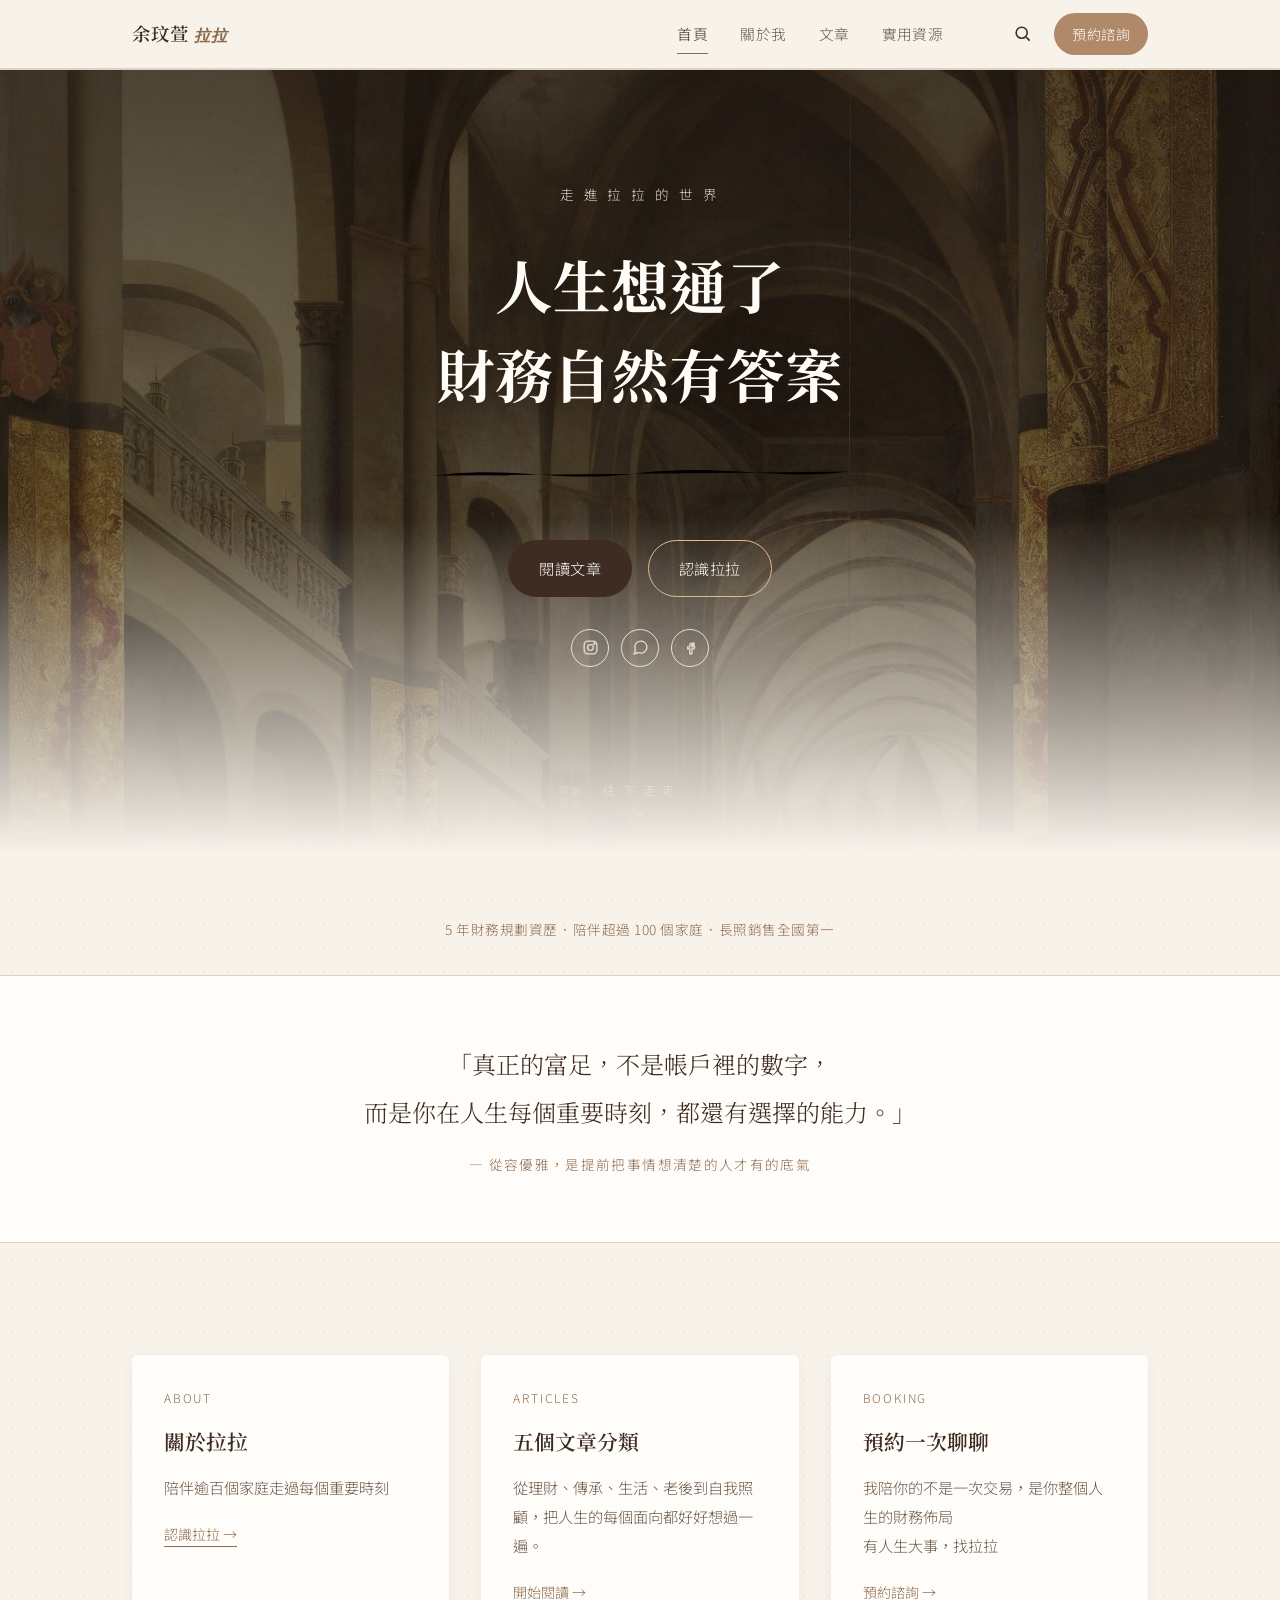
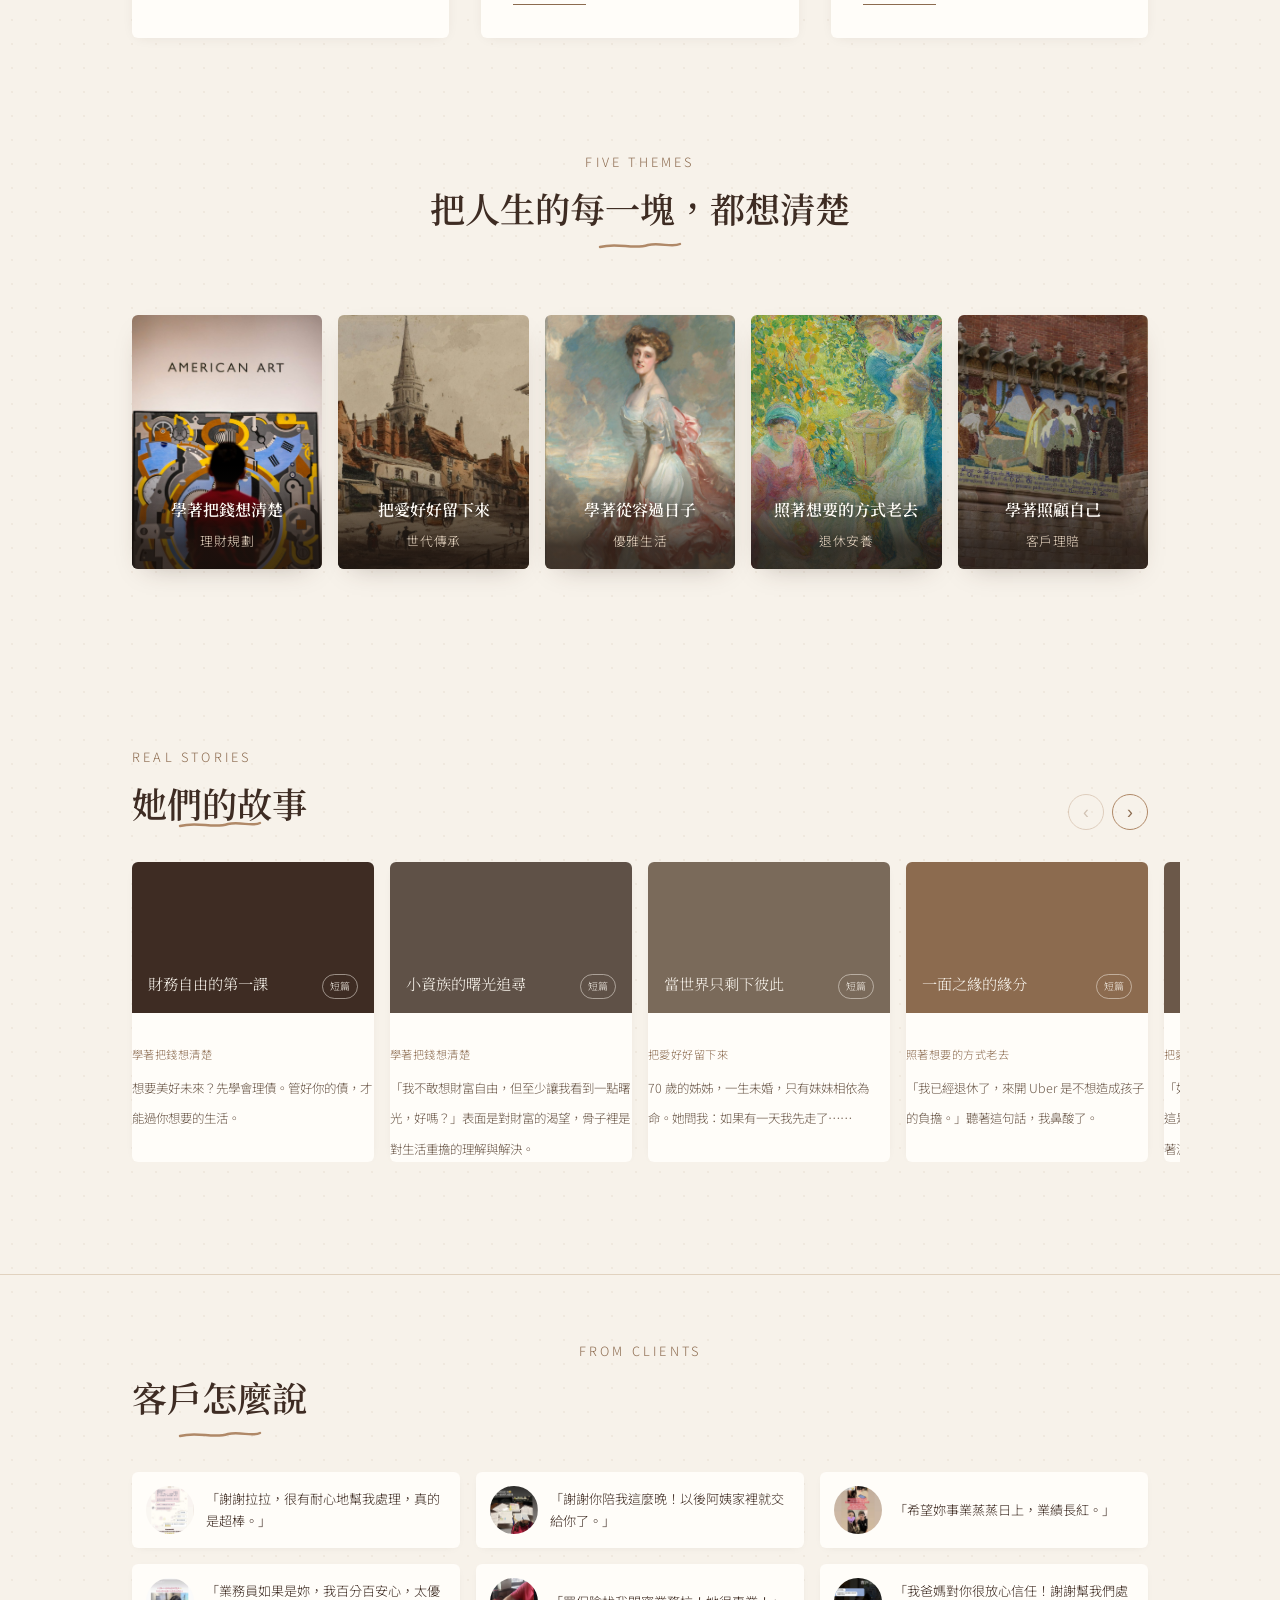
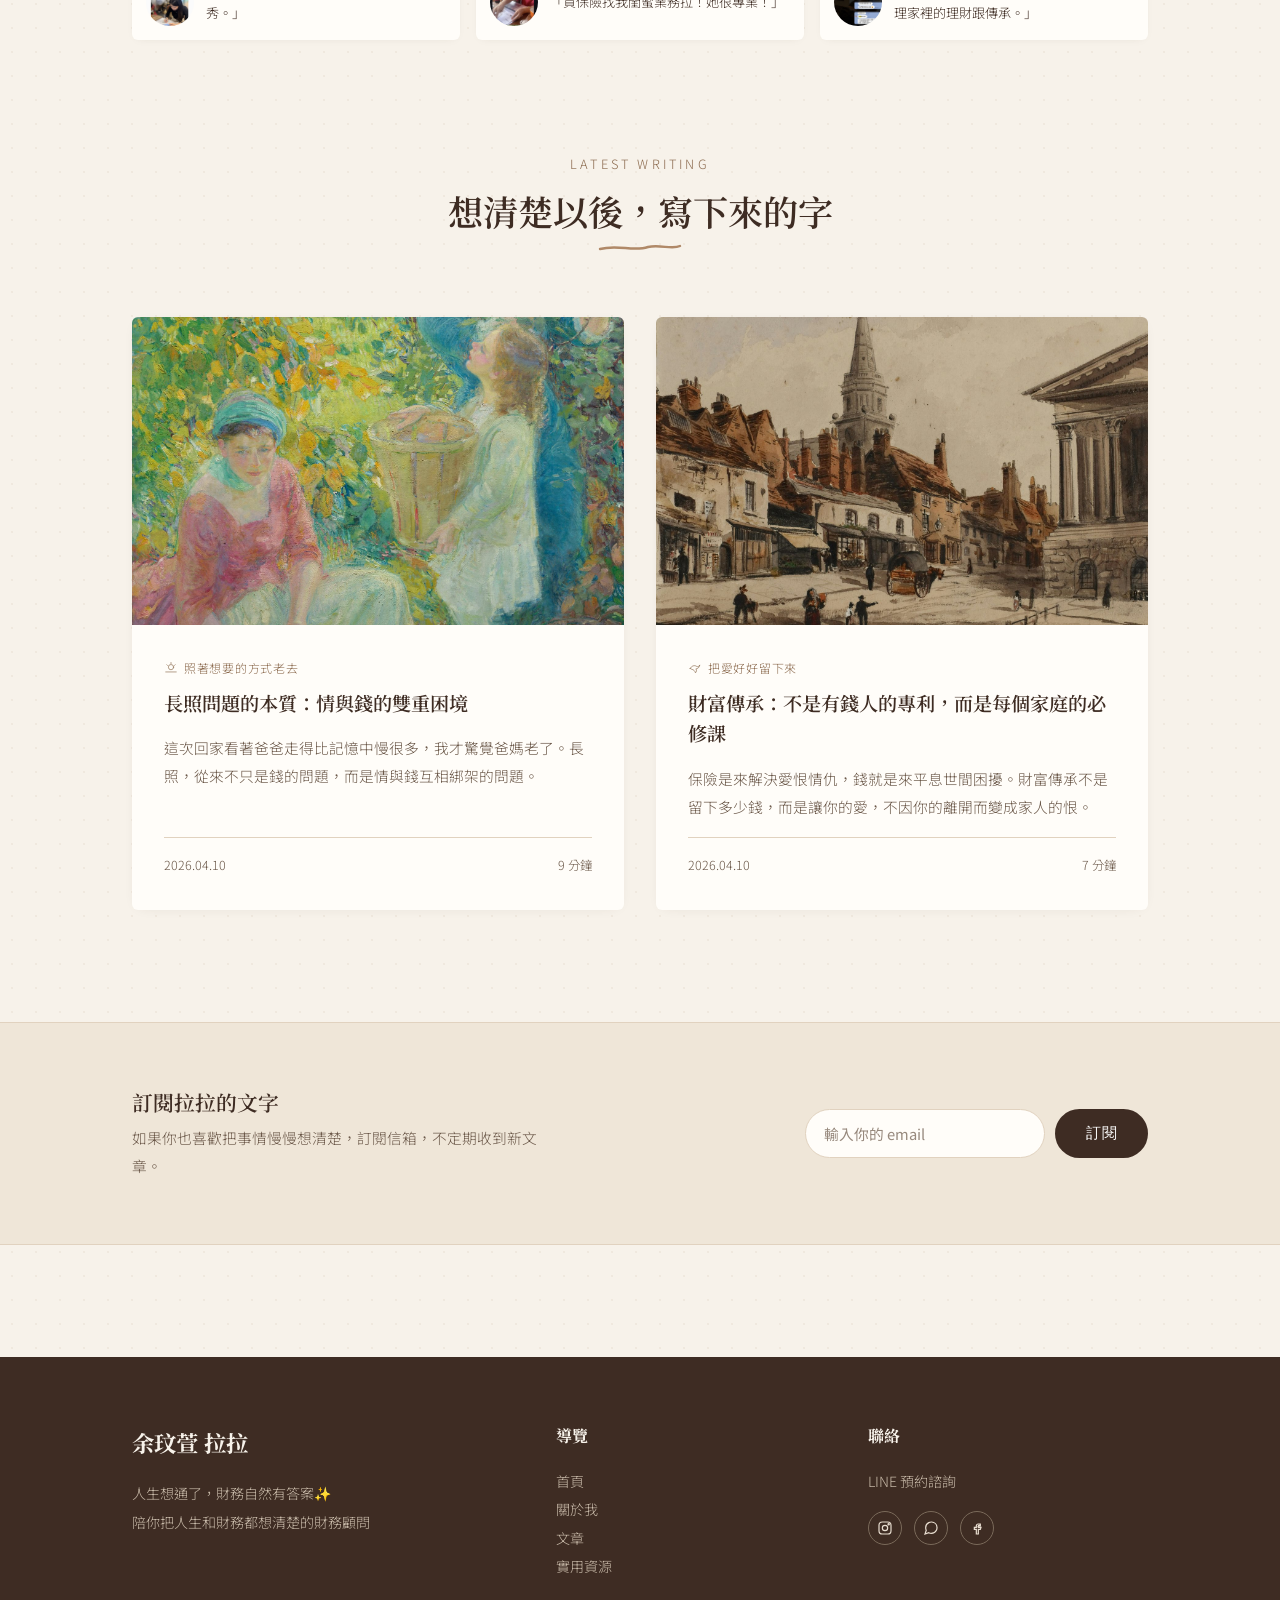
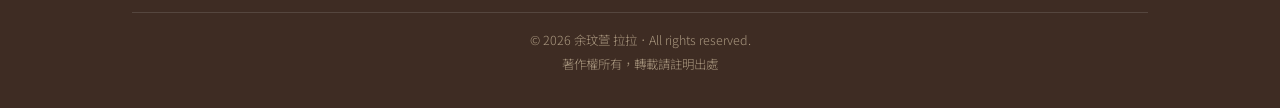
==== commit 57166c0a: "Add files via upload" ====
--- a/index.html
+++ b/index.html
@@ -59,7 +59,7 @@
       </svg>
     </h1>
     <div class="hero-cta">
-      <a class="btn btn-primary" href="articles.html">看看拉拉的文章</a>
+      <a class="btn btn-primary" href="articles.html">閱讀文章</a>
       <a class="btn btn-outline" href="about.html">認識拉拉</a>
     </div>
     <div class="social-icons">
--- a/css/style.css
+++ b/css/style.css
@@ -297,7 +297,7 @@
 }
 
 .hero-cta {
-  margin-top: var(--space-lg);
+  margin-top: var(--space-md);
   display: flex;
   justify-content: center;
   gap: var(--space-sm);
@@ -351,7 +351,7 @@
 
 .gallery-grid {
   display: grid;
-  grid-template-columns: repeat(3, 1fr);
+  grid-template-columns: repeat(4, 1fr);
   gap: var(--space-sm);
   margin-top: var(--space-md);
 }
@@ -386,32 +386,39 @@
   border-top: 1px solid var(--color-line);
 }
 .testimonials-row {
-  display: flex;
+  display: grid;
+  grid-template-columns: repeat(3, 1fr);
   gap: var(--space-sm);
   margin-top: var(--space-md);
 }
 .testimonial-item {
-  flex: 1;
+  display: flex;
+  align-items: center;
+  gap: 12px;
   background: var(--color-bg-card);
   border-radius: 6px;
-  overflow: hidden;
-  box-shadow: 0 2px 12px -8px rgba(62, 44, 35, 0.18);
-}
-.testimonial-photo {
-  width: 100%;
-  aspect-ratio: 4 / 3;
+  padding: 14px;
+  box-shadow: 0 2px 10px -6px rgba(62, 44, 35, 0.15);
+}
+.testimonial-avatar {
+  width: 48px;
+  height: 48px;
+  border-radius: 50%;
   background-size: cover;
   background-position: top center;
+  flex-shrink: 0;
 }
 .testimonial-quote {
-  font-size: 0.85rem;
+  font-size: 0.82rem;
   color: var(--color-brown);
-  line-height: 1.8;
-  padding: var(--space-sm) var(--space-sm);
-}
-
-@media (max-width: 640px) {
-  .testimonials-row { flex-direction: column; }
+  line-height: 1.7;
+}
+
+@media (max-width: 860px) {
+  .testimonials-row { grid-template-columns: repeat(2, 1fr); }
+}
+@media (max-width: 560px) {
+  .testimonials-row { grid-template-columns: 1fr; }
 }
 
 .stories-carousel-section {
@@ -464,9 +471,32 @@
 .story-card:hover { transform: translateY(-3px); }
 .story-card .story-thumb {
   aspect-ratio: 16 / 10;
-  background-size: cover;
-  background-position: center;
-  background-color: var(--color-brown);
+  display: flex;
+  align-items: flex-end;
+}
+.story-thumb-inner {
+  width: 100%;
+  padding: 14px 16px;
+  display: flex;
+  align-items: baseline;
+  justify-content: space-between;
+  gap: 8px;
+}
+.story-card .story-title {
+  font-family: var(--font-serif);
+  font-size: 0.95rem;
+  color: #F7F2EA;
+  line-height: 1.5;
+}
+.story-short-badge {
+  flex-shrink: 0;
+  font-size: 0.62rem;
+  color: #F7F2EA;
+  border: 1px solid rgba(247, 242, 234, 0.5);
+  padding: 2px 7px;
+  border-radius: 100px;
+  white-space: nowrap;
+  margin-left: 6px;
 }
 .story-card .story-body { padding: 12px 14px 14px; }
 .story-card .story-cat {
@@ -475,28 +505,6 @@
   letter-spacing: 0.04em;
   margin-bottom: 6px;
   display: block;
-}
-.story-card .story-title-row {
-  display: flex;
-  align-items: baseline;
-  justify-content: space-between;
-  gap: 8px;
-  margin-bottom: 6px;
-}
-.story-card .story-title {
-  font-family: var(--font-serif);
-  font-size: 0.92rem;
-  color: var(--color-brown);
-  line-height: 1.5;
-}
-.story-card .story-short-badge {
-  flex-shrink: 0;
-  font-size: 0.62rem;
-  color: var(--color-milktea-deep);
-  border: 1px solid var(--color-line);
-  padding: 2px 7px;
-  border-radius: 100px;
-  white-space: nowrap;
 }
 .story-card .story-excerpt {
   font-size: 0.78rem;
@@ -884,9 +892,7 @@
 .honor-photos figure { margin: 0; }
 .honor-photos img {
   width: 100%;
-  aspect-ratio: 4 / 3;
-  object-fit: cover;
-  object-position: top center;
+  height: auto;
   border-radius: 6px;
   box-shadow: 0 14px 28px -16px rgba(62, 44, 35, 0.3);
   display: block;
@@ -1026,6 +1032,7 @@
   padding: 2px 8px;
   border-radius: 100px;
   white-space: nowrap;
+  margin-left: 4px;
 }
 .article-card .card-body {
   padding: var(--space-md);
@@ -1144,29 +1151,33 @@
   letter-spacing: 0.15em;
 }
 .short-story-wrap {
-  max-width: 640px;
+  max-width: 760px;
 }
 .short-story-layout {
-  overflow: auto;
+  display: grid;
+  grid-template-columns: 1.4fr 1fr;
+  gap: var(--space-lg);
+  align-items: start;
 }
 .short-side-image {
-  float: right;
-  width: 42%;
-  max-width: 230px;
+  display: block;
+  width: 100%;
   aspect-ratio: 3 / 4;
   background-size: cover;
   background-position: top center;
   border-radius: 6px;
-  margin: 4px 0 var(--space-md) var(--space-md);
   box-shadow: 0 10px 24px -14px rgba(62, 44, 35, 0.3);
-}
-@media (max-width: 560px) {
+  position: sticky;
+  top: 88px;
+}
+@media (max-width: 700px) {
+  .short-story-layout { grid-template-columns: 1fr; }
   .short-side-image {
-    float: none;
     width: 70%;
-    max-width: 240px;
+    max-width: 260px;
     margin: 0 auto var(--space-md);
-    display: block;
+    position: static;
+    order: -1;
   }
 }
 .short-story-header {
@@ -1473,8 +1484,8 @@
   .lifestyle-grid .lifestyle-photo { order: -1; max-width: 360px; margin: 0 auto; }
   .honor-grid, .service-grid { grid-template-columns: 1fr; }
   .honors-layout { grid-template-columns: 1fr; }
-  .honor-photos { max-width: 340px; margin: var(--space-md) auto 0; flex-direction: row; height: auto; }
-  .honor-photos img { aspect-ratio: 3 / 4; flex: 1; }
+  .honor-photos { max-width: 340px; margin: var(--space-md) auto 0; flex-direction: column; }
+  .honor-photos img { width: 100%; height: auto; }
   .article-list { grid-template-columns: 1fr; }
   .footer-grid { grid-template-columns: 1fr; gap: var(--space-md); text-align: center; }
 }
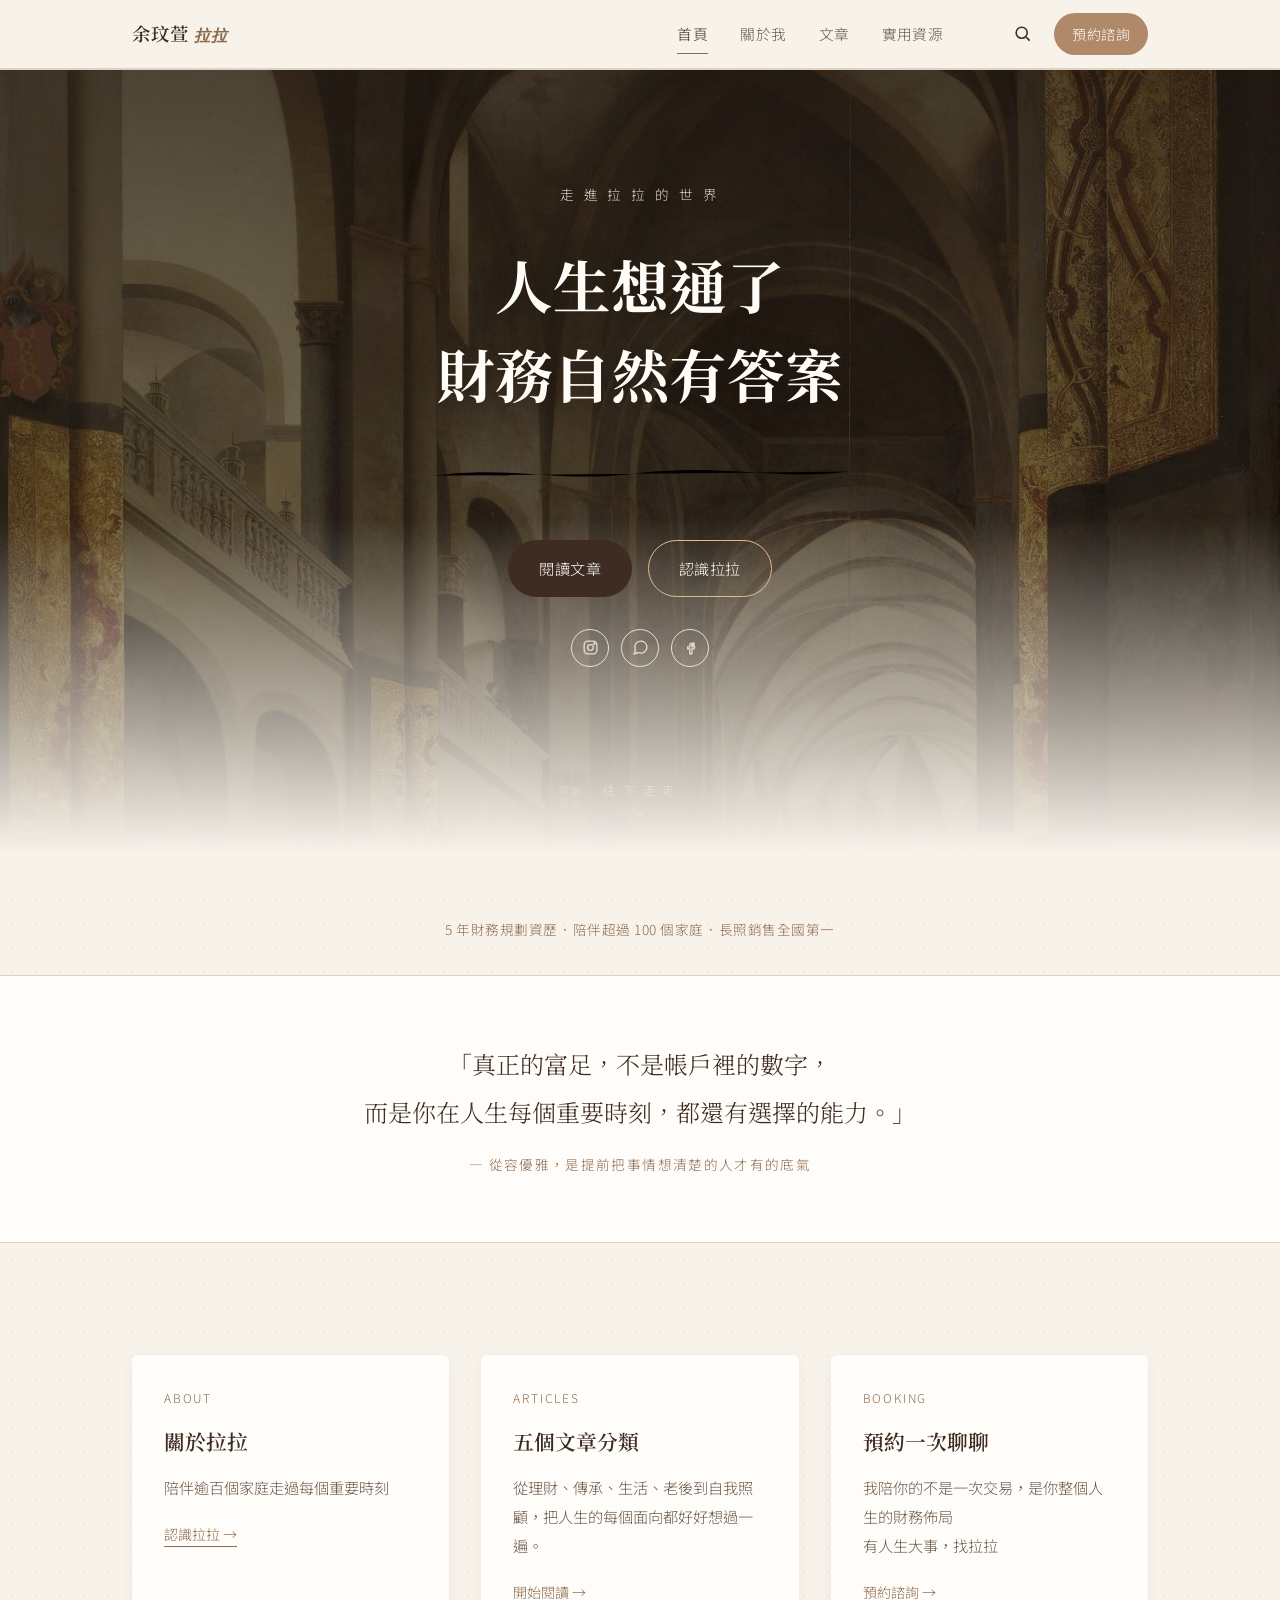
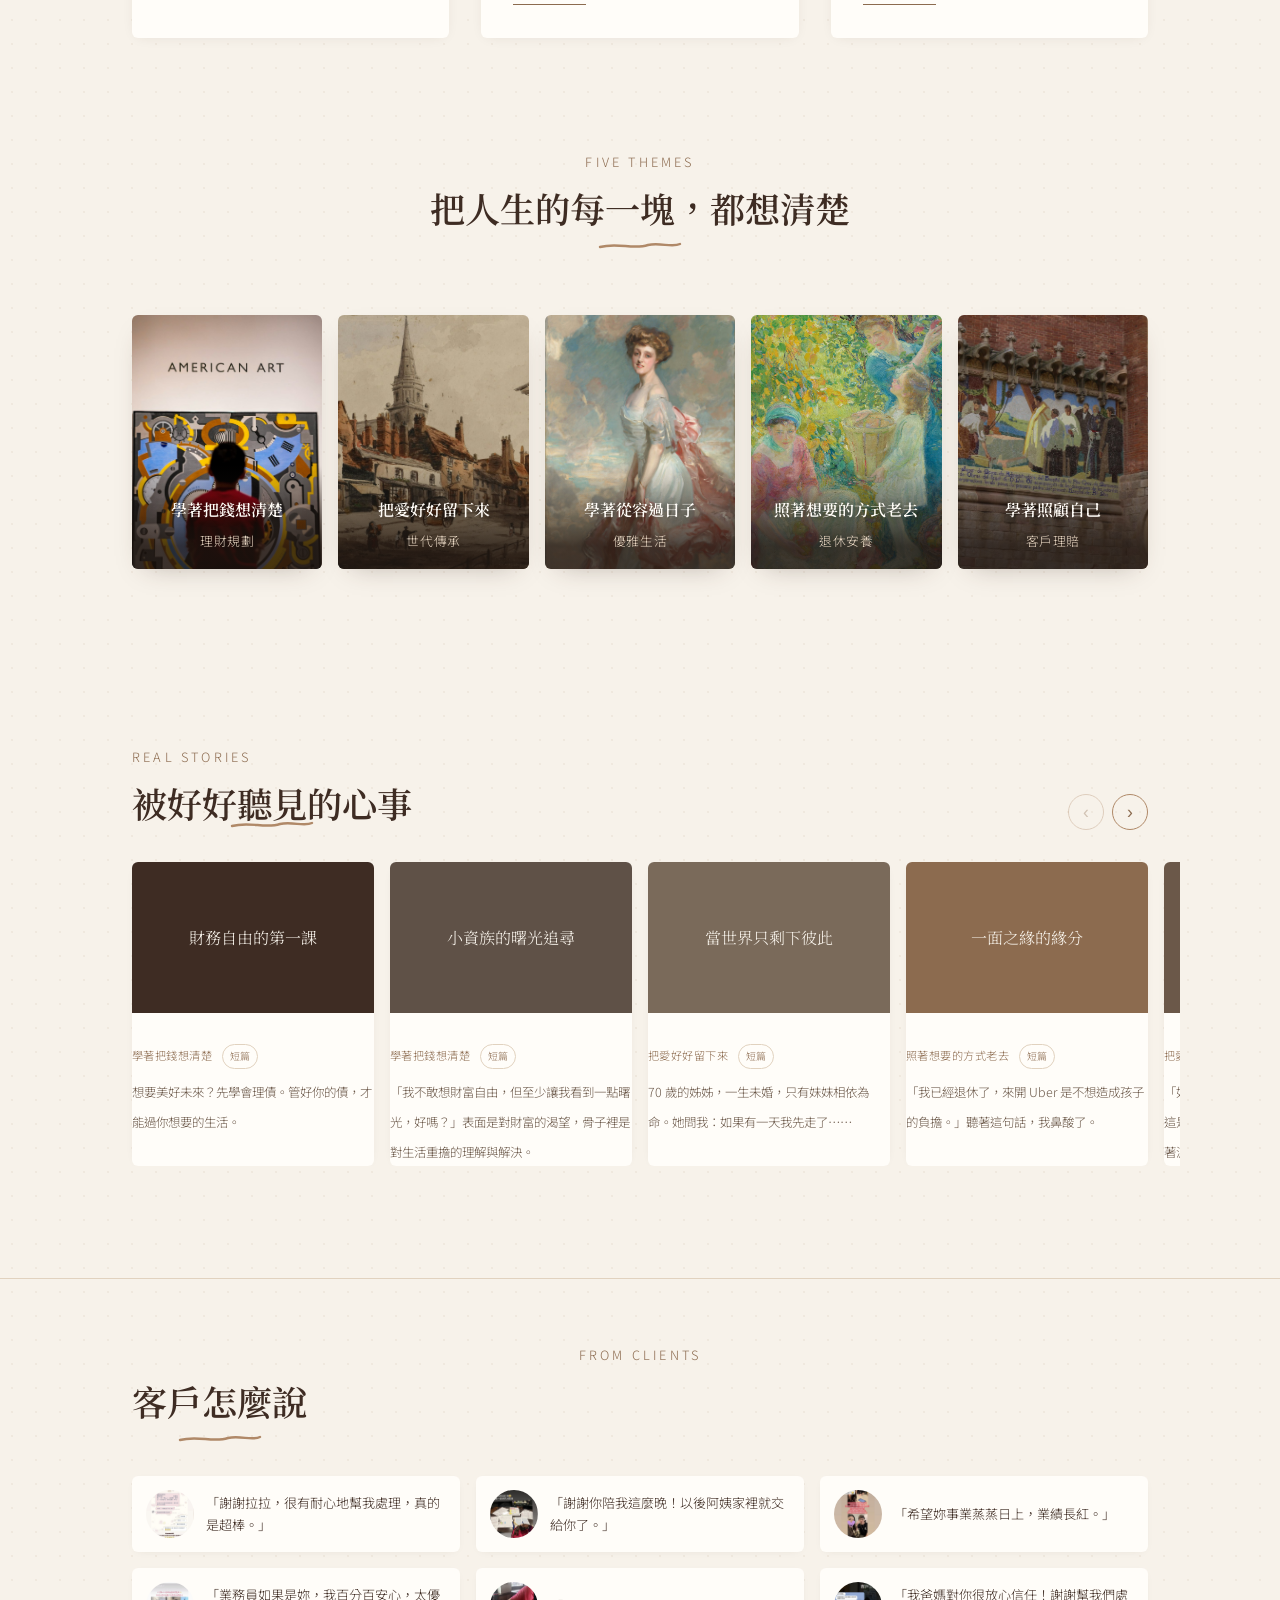
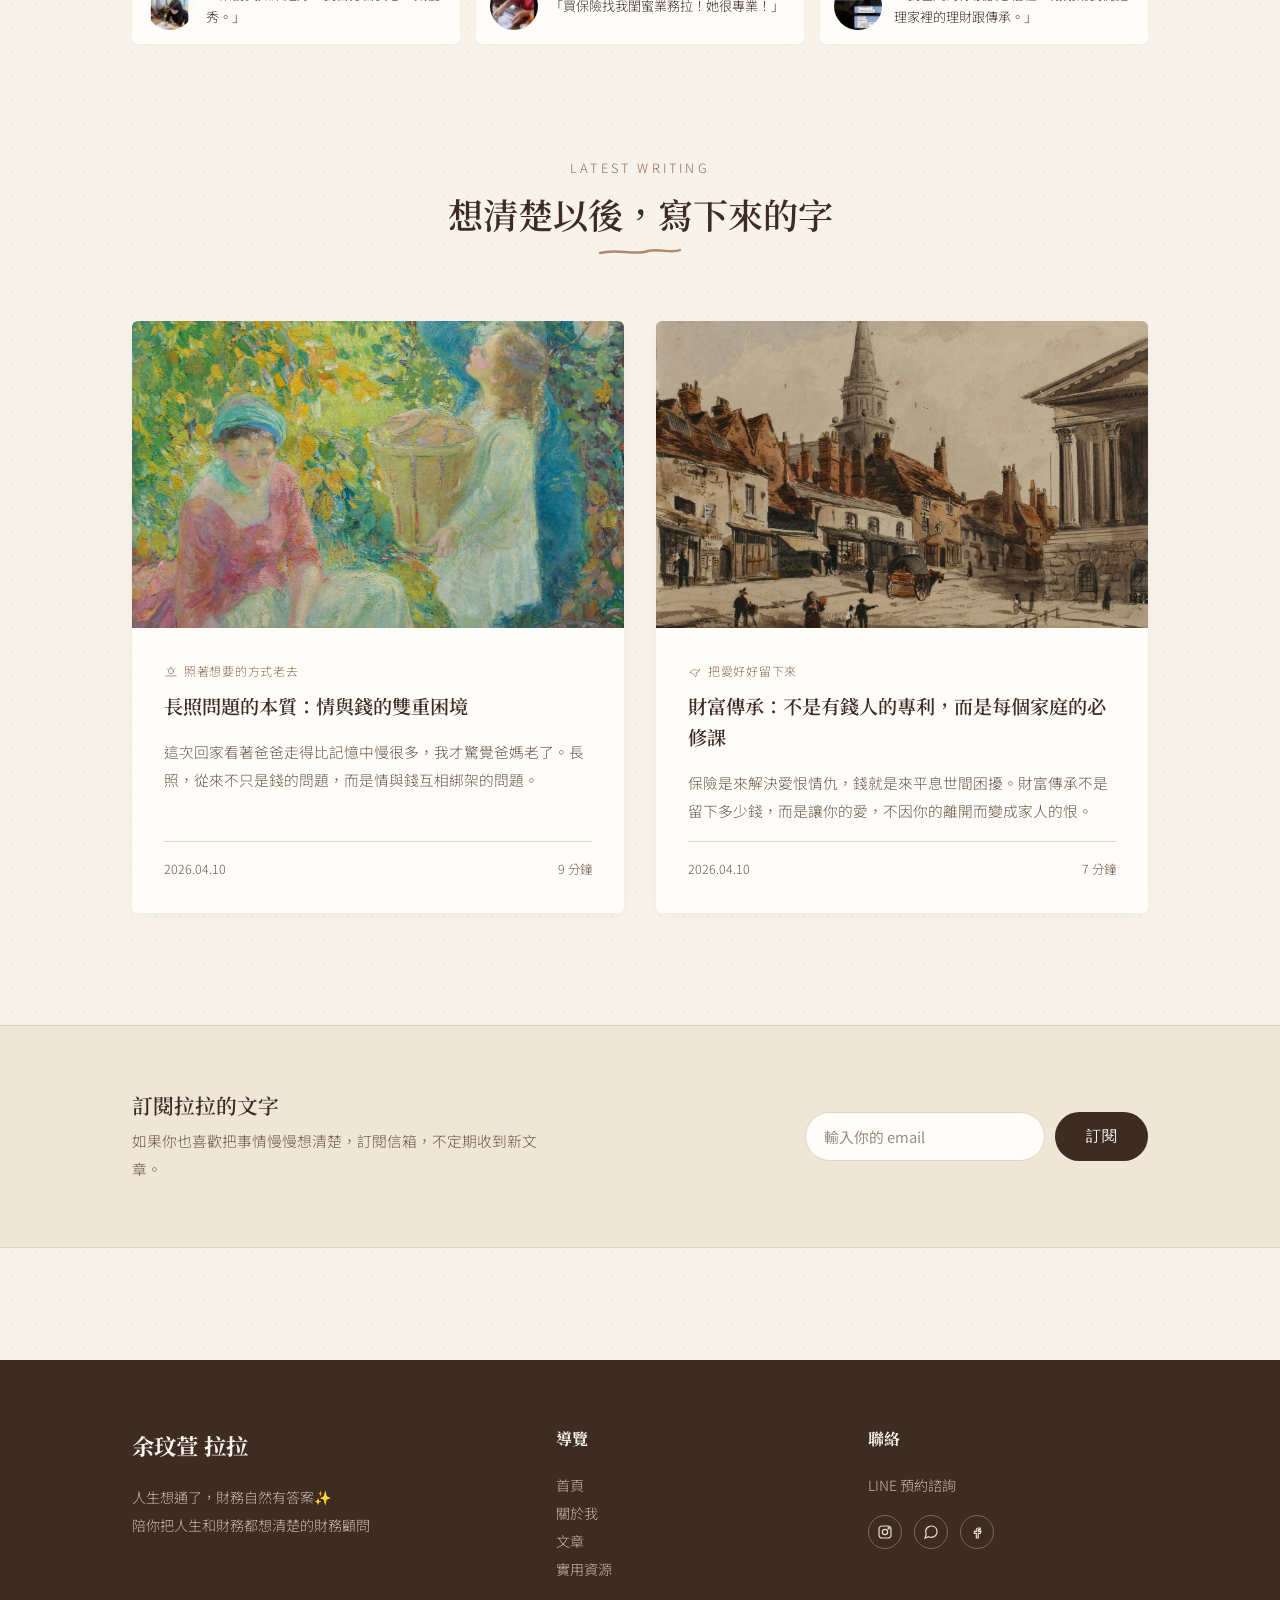
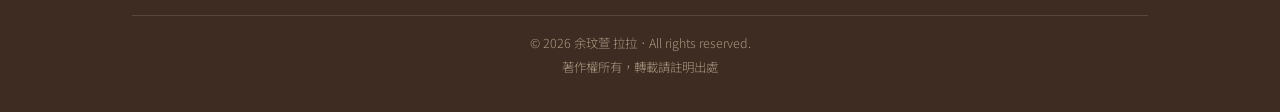
==== commit 3967bdf5: "Add files via upload" ====
--- a/index.html
+++ b/index.html
@@ -141,7 +141,7 @@
     <div class="carousel-head">
       <div>
         <p class="section-eyebrow">REAL STORIES</p>
-        <h2 class="section-title" style="text-align:left; display:block; padding-bottom:0;">她們的故事</h2>
+        <h2 class="section-title" style="text-align:left; display:block; padding-bottom:0;">被好好聽見的心事</h2>
       </div>
       <div class="carousel-nav">
         <button class="carousel-btn" id="storyPrev" aria-label="上一則">‹</button>
--- a/css/style.css
+++ b/css/style.css
@@ -351,7 +351,7 @@
 
 .gallery-grid {
   display: grid;
-  grid-template-columns: repeat(4, 1fr);
+  grid-template-columns: repeat(3, 1fr);
   gap: var(--space-sm);
   margin-top: var(--space-md);
 }
@@ -472,38 +472,39 @@
 .story-card .story-thumb {
   aspect-ratio: 16 / 10;
   display: flex;
-  align-items: flex-end;
-}
-.story-thumb-inner {
-  width: 100%;
-  padding: 14px 16px;
-  display: flex;
-  align-items: baseline;
-  justify-content: space-between;
-  gap: 8px;
+  align-items: center;
+  justify-content: center;
+  padding: 20px 24px;
+  text-align: center;
 }
 .story-card .story-title {
   font-family: var(--font-serif);
-  font-size: 0.95rem;
+  font-size: 1rem;
   color: #F7F2EA;
-  line-height: 1.5;
+  line-height: 1.6;
+}
+.story-card .story-body { padding: 24px 28px 26px; }
+.story-body-top {
+  display: flex;
+  align-items: baseline;
+  justify-content: flex-start;
+  gap: 10px;
+  margin-bottom: 6px;
+  padding-right: 6px;
 }
 .story-short-badge {
   flex-shrink: 0;
   font-size: 0.62rem;
-  color: #F7F2EA;
-  border: 1px solid rgba(247, 242, 234, 0.5);
+  color: var(--color-milktea-deep);
+  border: 1px solid var(--color-line);
   padding: 2px 7px;
   border-radius: 100px;
   white-space: nowrap;
-  margin-left: 6px;
-}
-.story-card .story-body { padding: 12px 14px 14px; }
+}
 .story-card .story-cat {
   font-size: 0.7rem;
   color: var(--color-milktea-deep);
   letter-spacing: 0.04em;
-  margin-bottom: 6px;
   display: block;
 }
 .story-card .story-excerpt {
@@ -905,7 +906,7 @@
 }
 
 .about-intro h1 {
-  font-size: clamp(1.6rem, 4vw, 2.2rem);
+  font-size: 1.5rem;
   margin-bottom: var(--space-sm);
 }
 .about-intro .about-role {
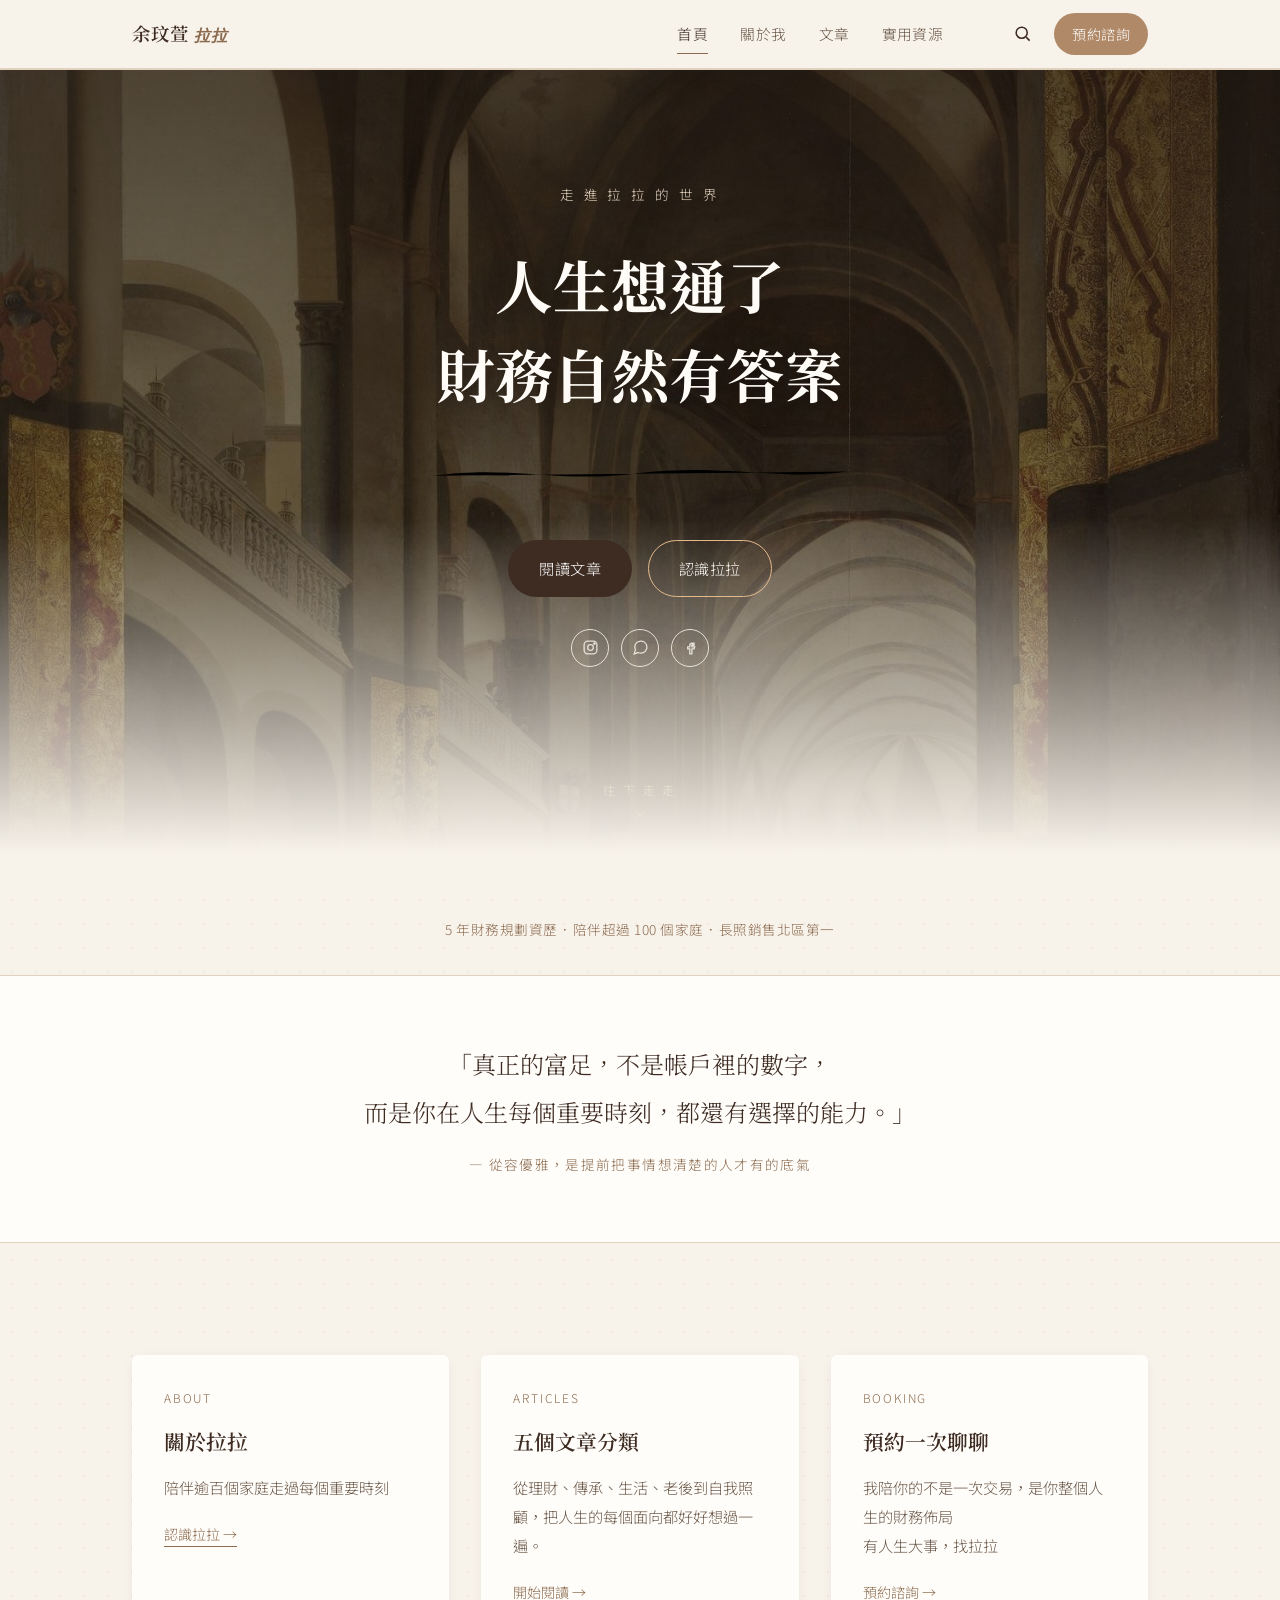
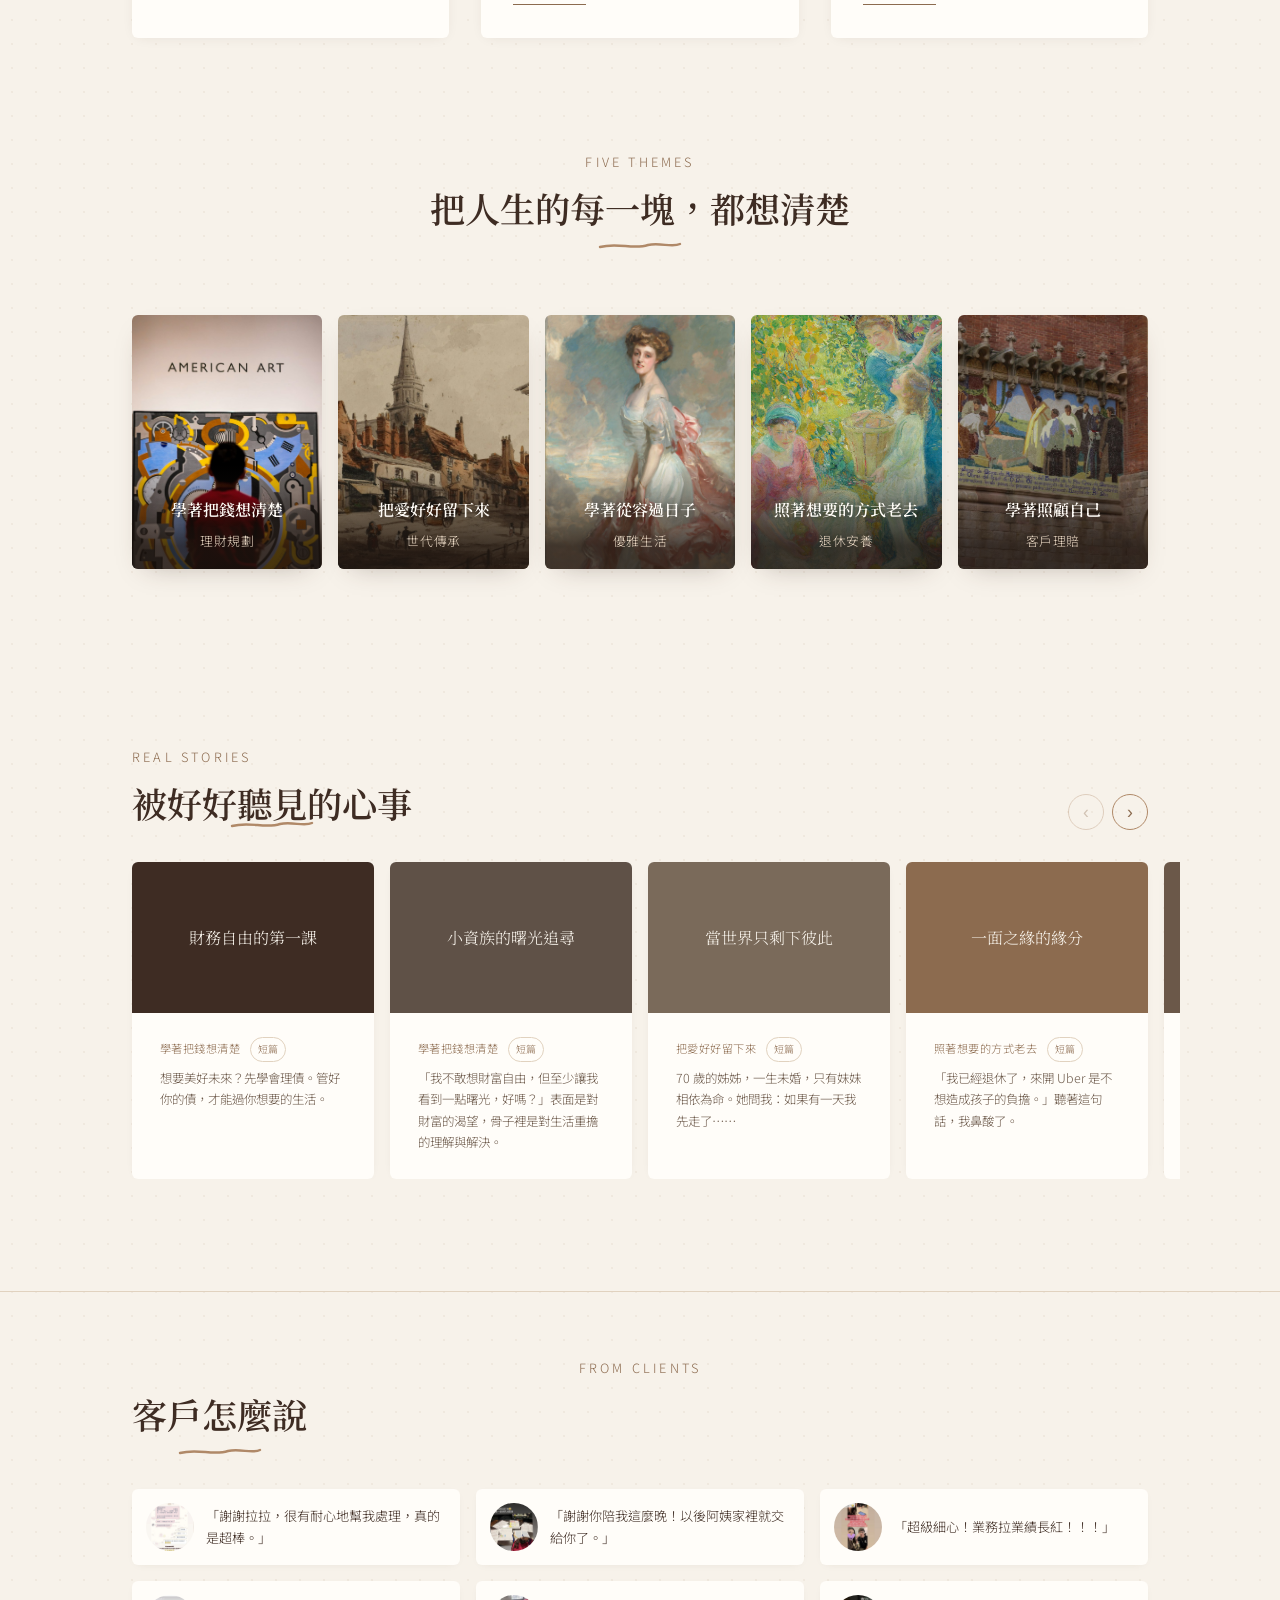
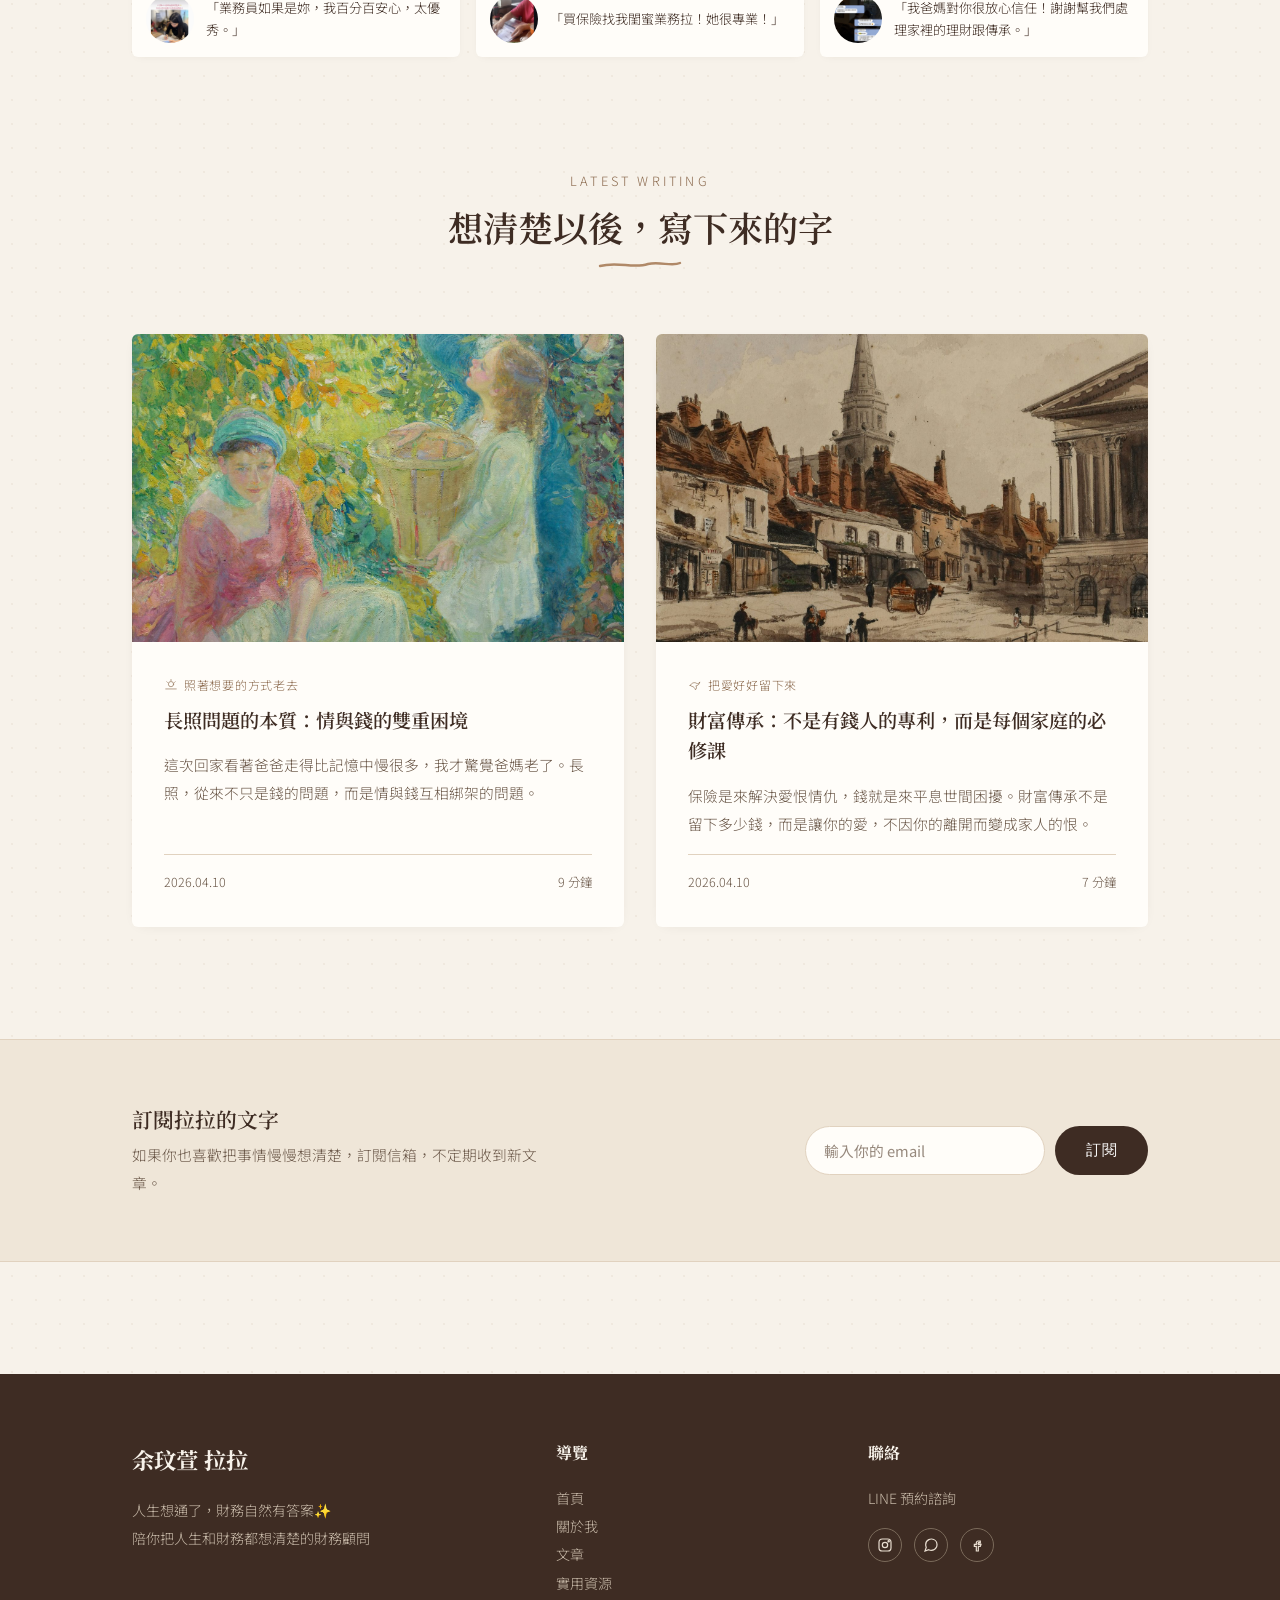
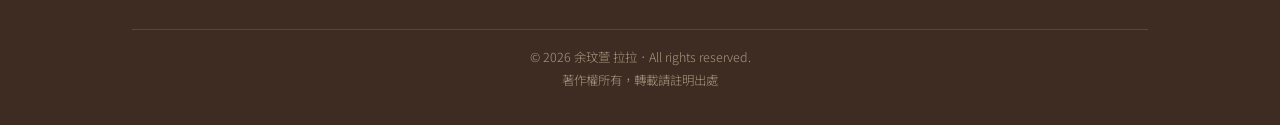
==== commit 22cbe104: "Add files via upload" ====
--- a/index.html
+++ b/index.html
@@ -83,7 +83,7 @@
 <!-- ========== 安靜的一行資歷 ========== -->
 <section class="quiet-stats">
   <div class="wrap">
-    <p>5 年財務規劃資歷．陪伴超過 100 個家庭．長照銷售全國第一</p>
+    <p>5 年財務規劃資歷．陪伴超過 100 個家庭．長照銷售北區第一</p>
   </div>
 </section>
 
--- a/css/style.css
+++ b/css/style.css
@@ -357,15 +357,12 @@
 }
 .gallery-item {
   position: relative;
-  aspect-ratio: 3 / 4;
   border-radius: 6px;
   overflow: hidden;
 }
 .gallery-item img {
   width: 100%;
-  height: 100%;
-  object-fit: cover;
-  object-position: top center;
+  height: auto;
   display: block;
 }
 .gallery-caption {
@@ -460,6 +457,8 @@
   transition: transform 0.4s ease;
 }
 .story-card {
+  display: flex;
+  flex-direction: column;
   flex: 0 0 calc(25% - (var(--space-sm) * 3 / 4));
   flex-shrink: 0;
   background: var(--color-bg-card);
@@ -483,7 +482,7 @@
   color: #F7F2EA;
   line-height: 1.6;
 }
-.story-card .story-body { padding: 24px 28px 26px; }
+.story-card .story-body { display: block; padding: 24px 28px 26px; }
 .story-body-top {
   display: flex;
   align-items: baseline;
@@ -508,6 +507,7 @@
   display: block;
 }
 .story-card .story-excerpt {
+  display: block;
   font-size: 0.78rem;
   color: var(--color-brown-soft);
   line-height: 1.7;
@@ -876,7 +876,7 @@
   align-items: center;
 }
 .lifestyle-photo {
-  max-width: 360px;
+  max-width: 340px;
   margin-left: auto;
   border-radius: 6px;
   overflow: hidden;
@@ -888,14 +888,19 @@
   display: flex;
   flex-direction: column;
   gap: var(--space-sm);
-  max-width: 340px;
+  max-width: 230px;
+  margin: 0 auto;
 }
 .honor-photos figure { margin: 0; }
+.honor-photos .photo-frame {
+  display: block;
+  border-radius: 6px;
+  overflow: hidden;
+  box-shadow: 0 14px 28px -16px rgba(62, 44, 35, 0.3);
+}
 .honor-photos img {
   width: 100%;
   height: auto;
-  border-radius: 6px;
-  box-shadow: 0 14px 28px -16px rgba(62, 44, 35, 0.3);
   display: block;
 }
 .honor-photos figcaption {
@@ -913,10 +918,10 @@
   color: var(--color-milktea-deep);
   letter-spacing: 0.1em;
   font-size: 0.85rem;
-  margin-bottom: var(--space-md);
+  margin-bottom: var(--space-xs);
   display: block;
 }
-.about-intro p { margin-bottom: var(--space-sm); color: var(--color-brown-soft); }
+.about-intro p { margin-bottom: var(--space-sm); color: var(--color-brown-soft); max-width: 560px; }
 .about-intro p strong { color: var(--color-brown); font-weight: 600; }
 
 .about-section { padding: var(--space-lg) 0; border-top: 1px solid var(--color-line); }
@@ -1482,10 +1487,10 @@
   .about-hero { grid-template-columns: 1fr; }
   .about-photo { max-width: 320px; margin: 0 auto; }
   .lifestyle-grid { grid-template-columns: 1fr; }
-  .lifestyle-grid .lifestyle-photo { order: -1; max-width: 360px; margin: 0 auto; }
+  .lifestyle-grid .lifestyle-photo { order: -1; max-width: 340px; margin: 0 auto; }
   .honor-grid, .service-grid { grid-template-columns: 1fr; }
   .honors-layout { grid-template-columns: 1fr; }
-  .honor-photos { max-width: 340px; margin: var(--space-md) auto 0; flex-direction: column; }
+  .honor-photos { max-width: 230px; margin: var(--space-md) auto 0; flex-direction: column; }
   .honor-photos img { width: 100%; height: auto; }
   .article-list { grid-template-columns: 1fr; }
   .footer-grid { grid-template-columns: 1fr; gap: var(--space-md); text-align: center; }
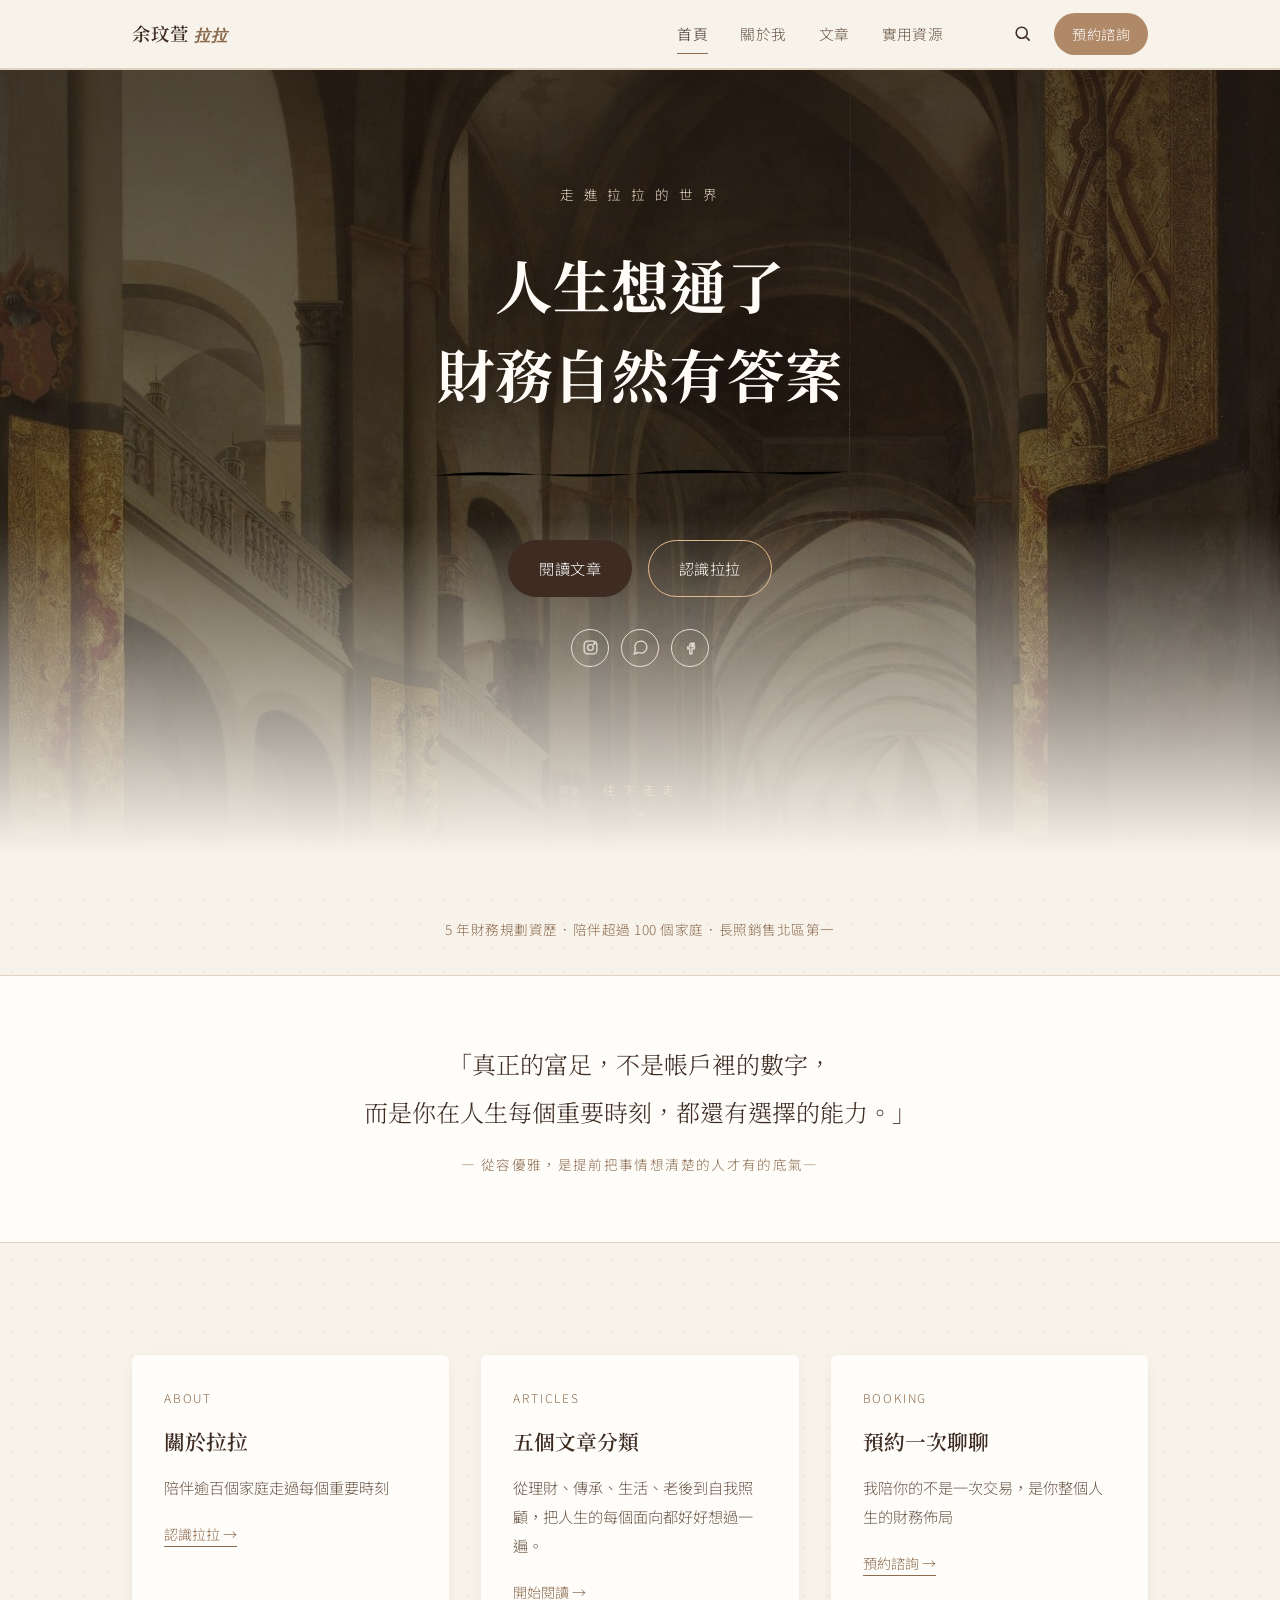
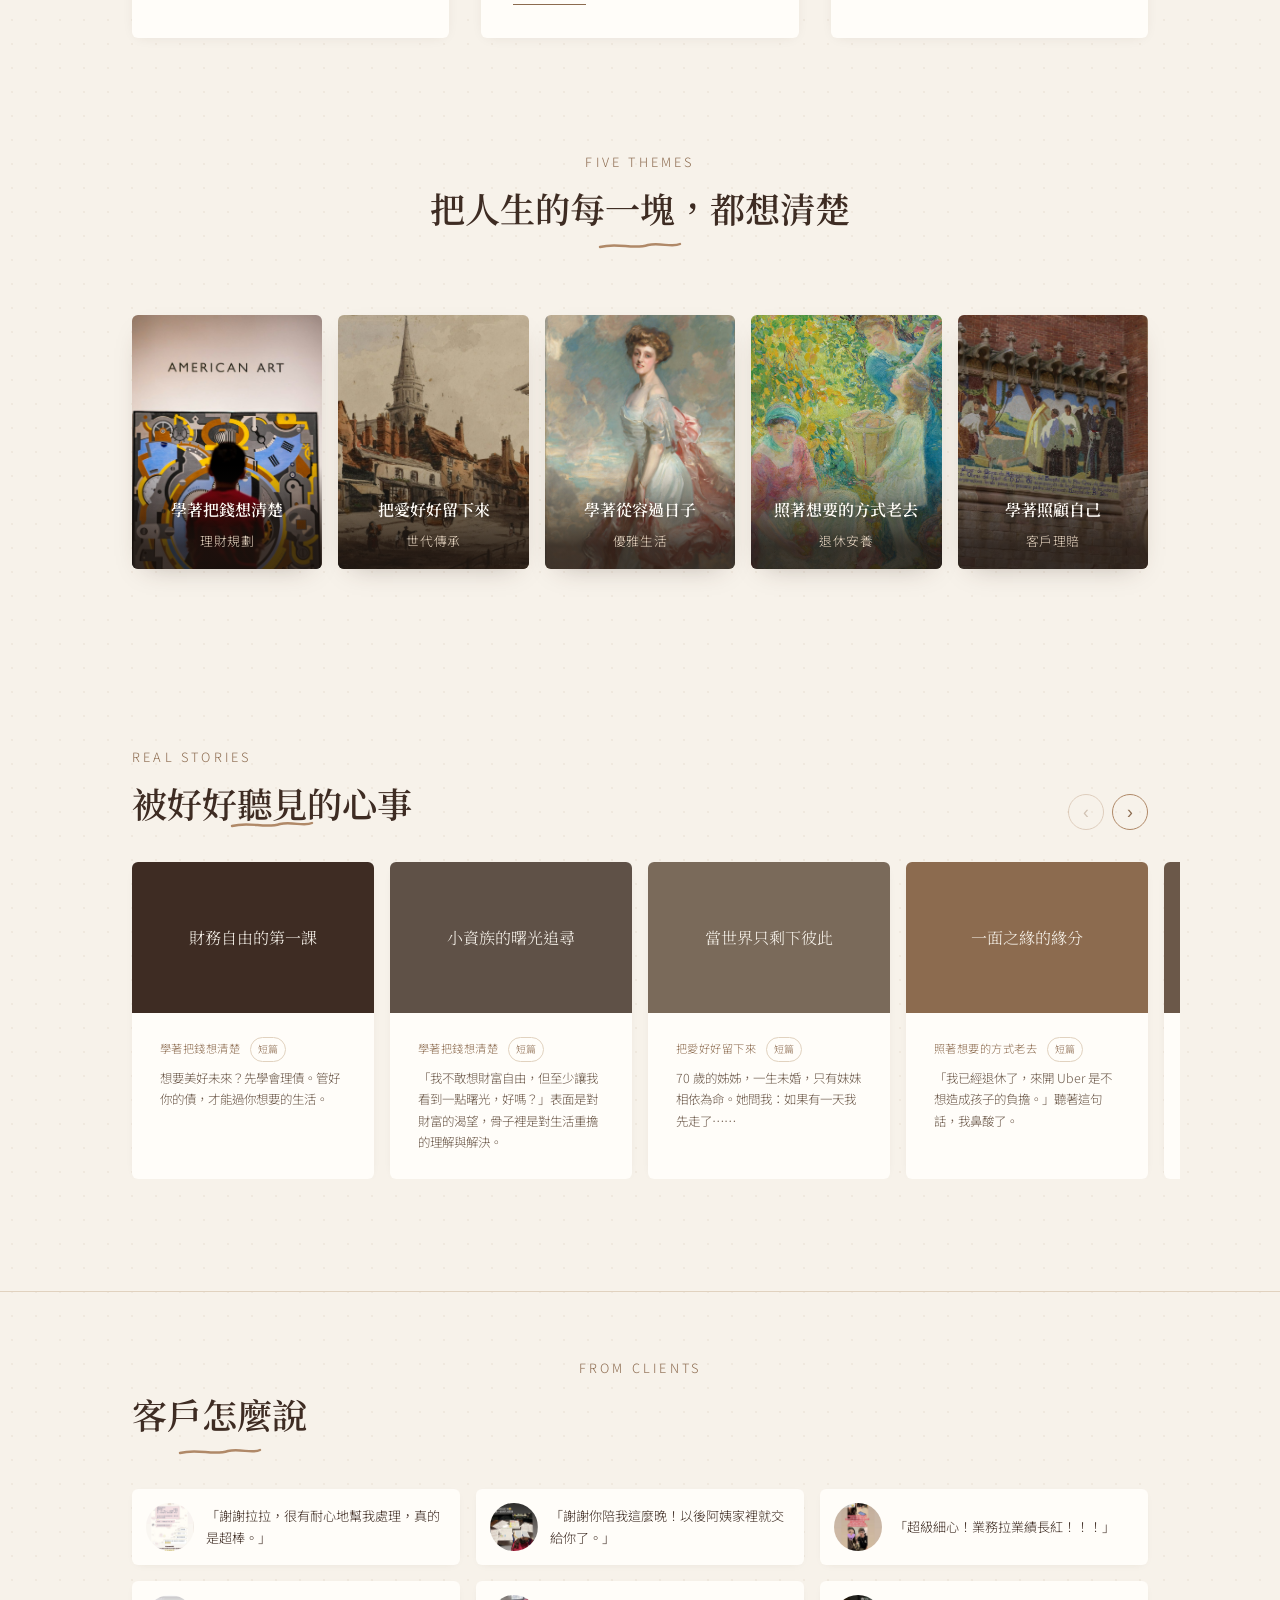
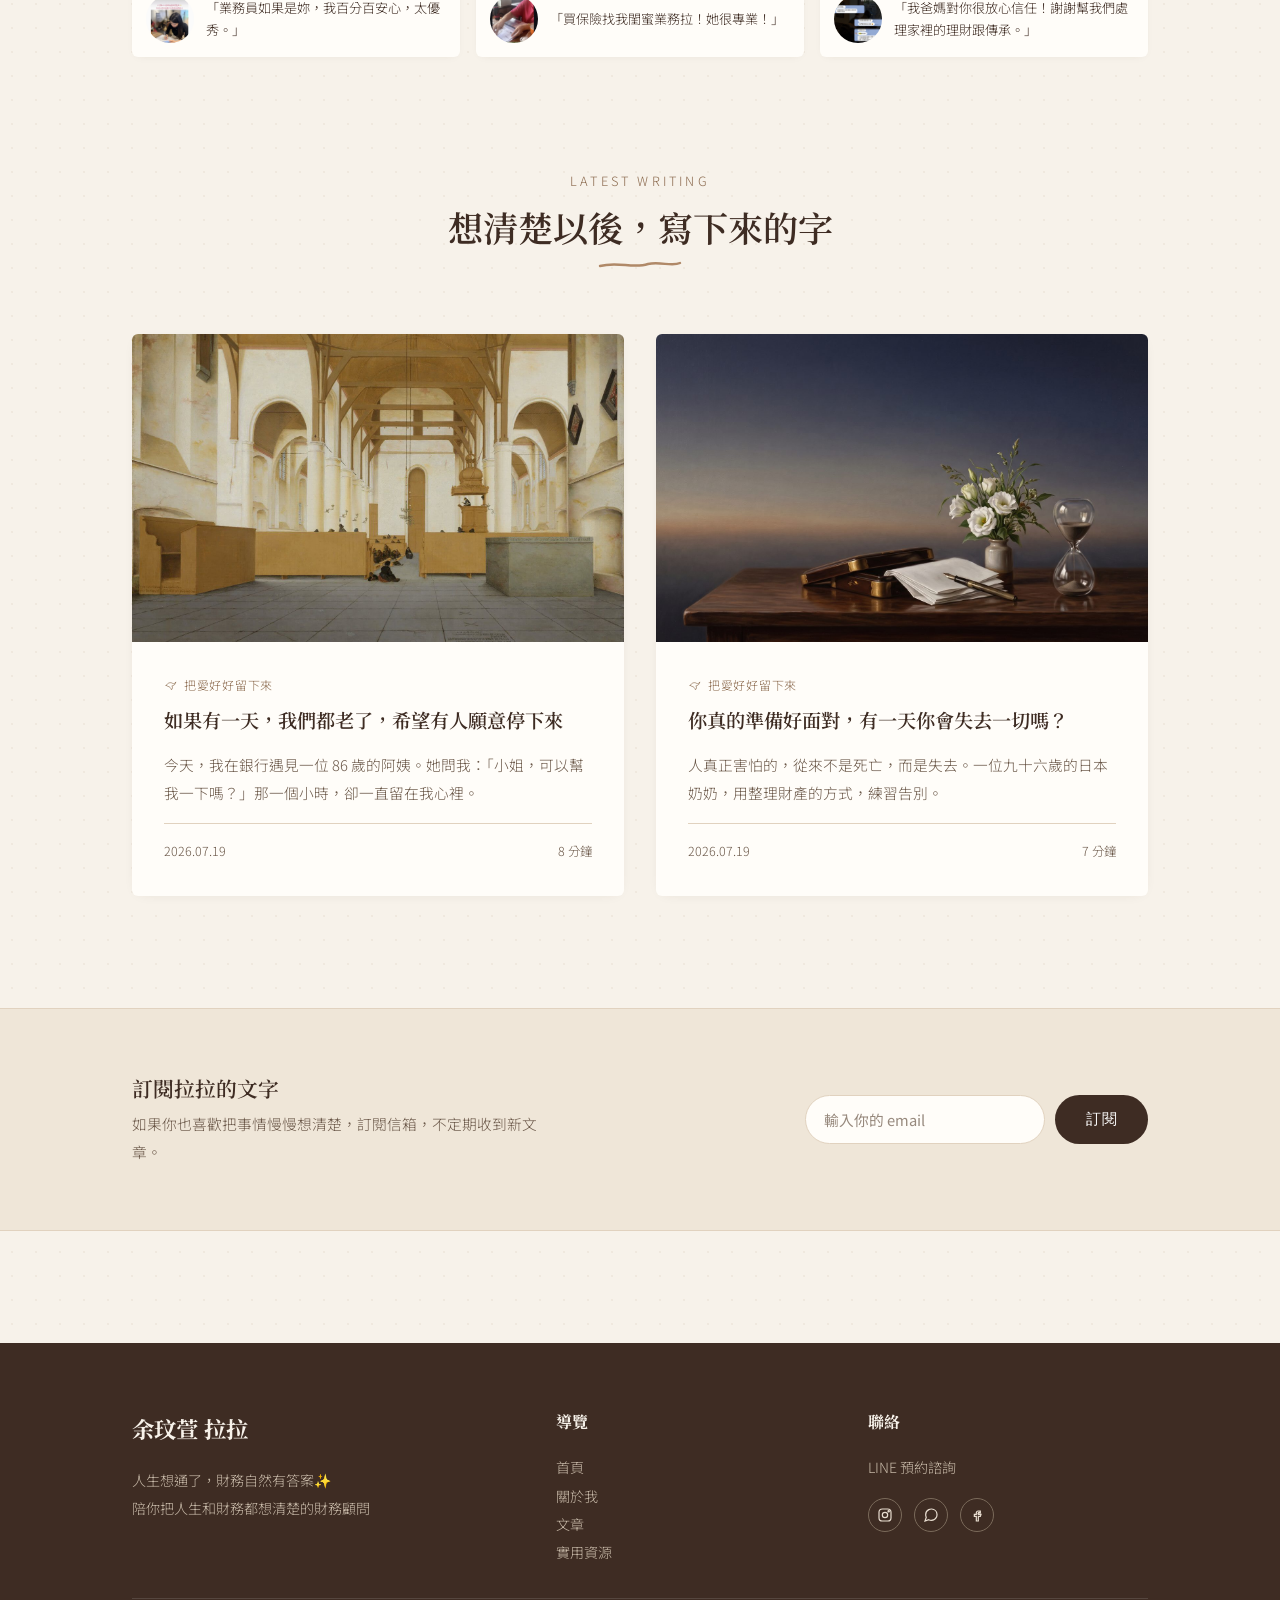
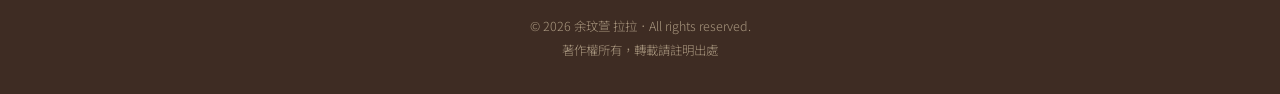
==== commit c9ebafbd: "Add files via upload" ====
--- a/index.html
+++ b/index.html
@@ -94,7 +94,7 @@
       「真正的富足，不是帳戶裡的數字，<br class="mobile-break">
       而是你在人生每個重要時刻，都還有選擇的能力。」
     </blockquote>
-    <cite>— 從容優雅，是提前把事情想清楚的人才有的底氣</cite>
+    <cite>— 從容優雅，是提前把事情想清楚的人才有的底氣—</cite>
   </div>
 </section>
 
@@ -117,7 +117,7 @@
       <div class="intro-card">
         <span class="tag">BOOKING</span>
         <h3>預約一次聊聊</h3>
-        <p>我陪你的不是一次交易，是你整個人生的財務佈局<br>有人生大事，找拉拉</p>
+        <p>我陪你的不是一次交易，是你整個人生的財務佈局</p>
         <a class="card-link" href="https://line.me/ti/p/OS92ei6lpr" target="_blank" rel="noopener">預約諮詢 →</a>
       </div>
     </div>
--- a/css/style.css
+++ b/css/style.css
@@ -1485,8 +1485,10 @@
   .intro-grid { grid-template-columns: 1fr; }
   .category-grid { grid-template-columns: repeat(2, 1fr); }
   .about-hero { grid-template-columns: 1fr; }
-  .about-photo { max-width: 320px; margin: 0 auto; }
+  .about-photo { max-width: 340px; margin: 0 auto; }
+  .about-intro { padding: 0 24px; }
   .lifestyle-grid { grid-template-columns: 1fr; }
+  .lifestyle-grid > div:first-child { padding: 0 24px; }
   .lifestyle-grid .lifestyle-photo { order: -1; max-width: 340px; margin: 0 auto; }
   .honor-grid, .service-grid { grid-template-columns: 1fr; }
   .honors-layout { grid-template-columns: 1fr; }
